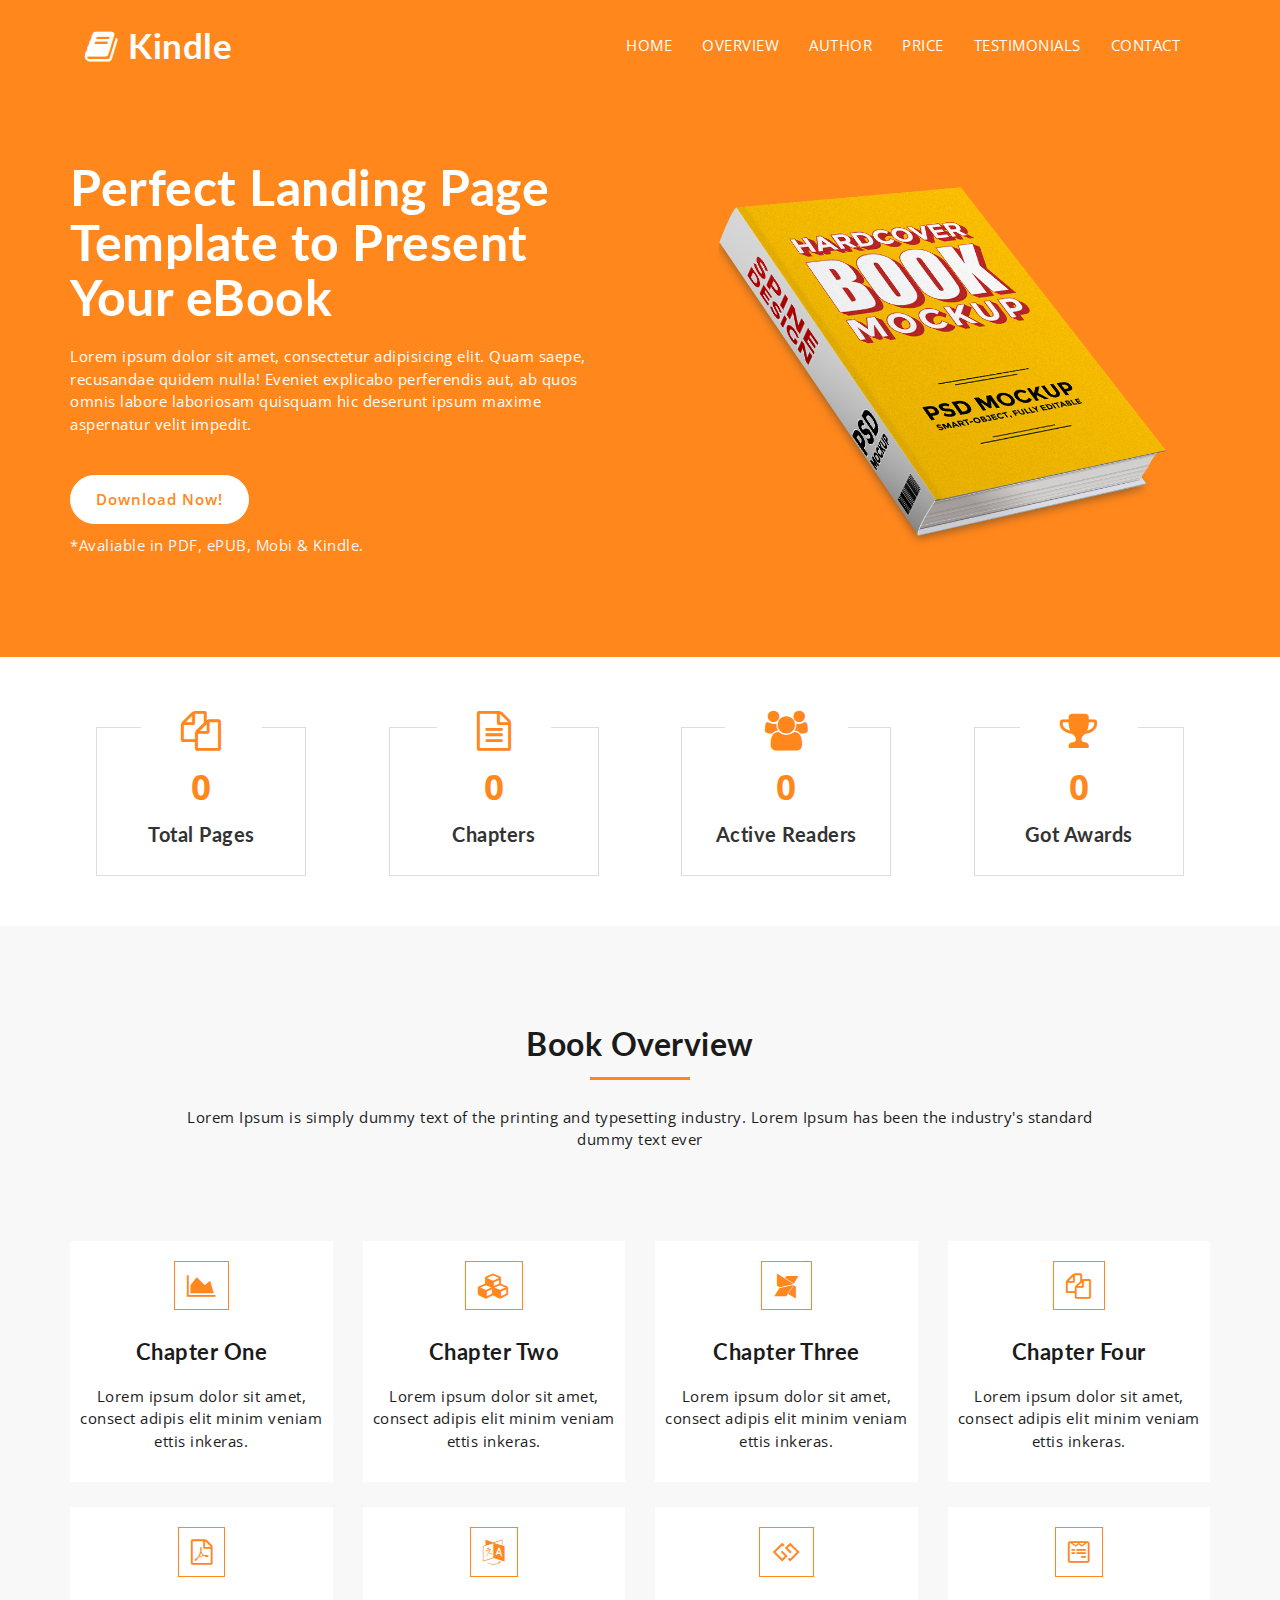
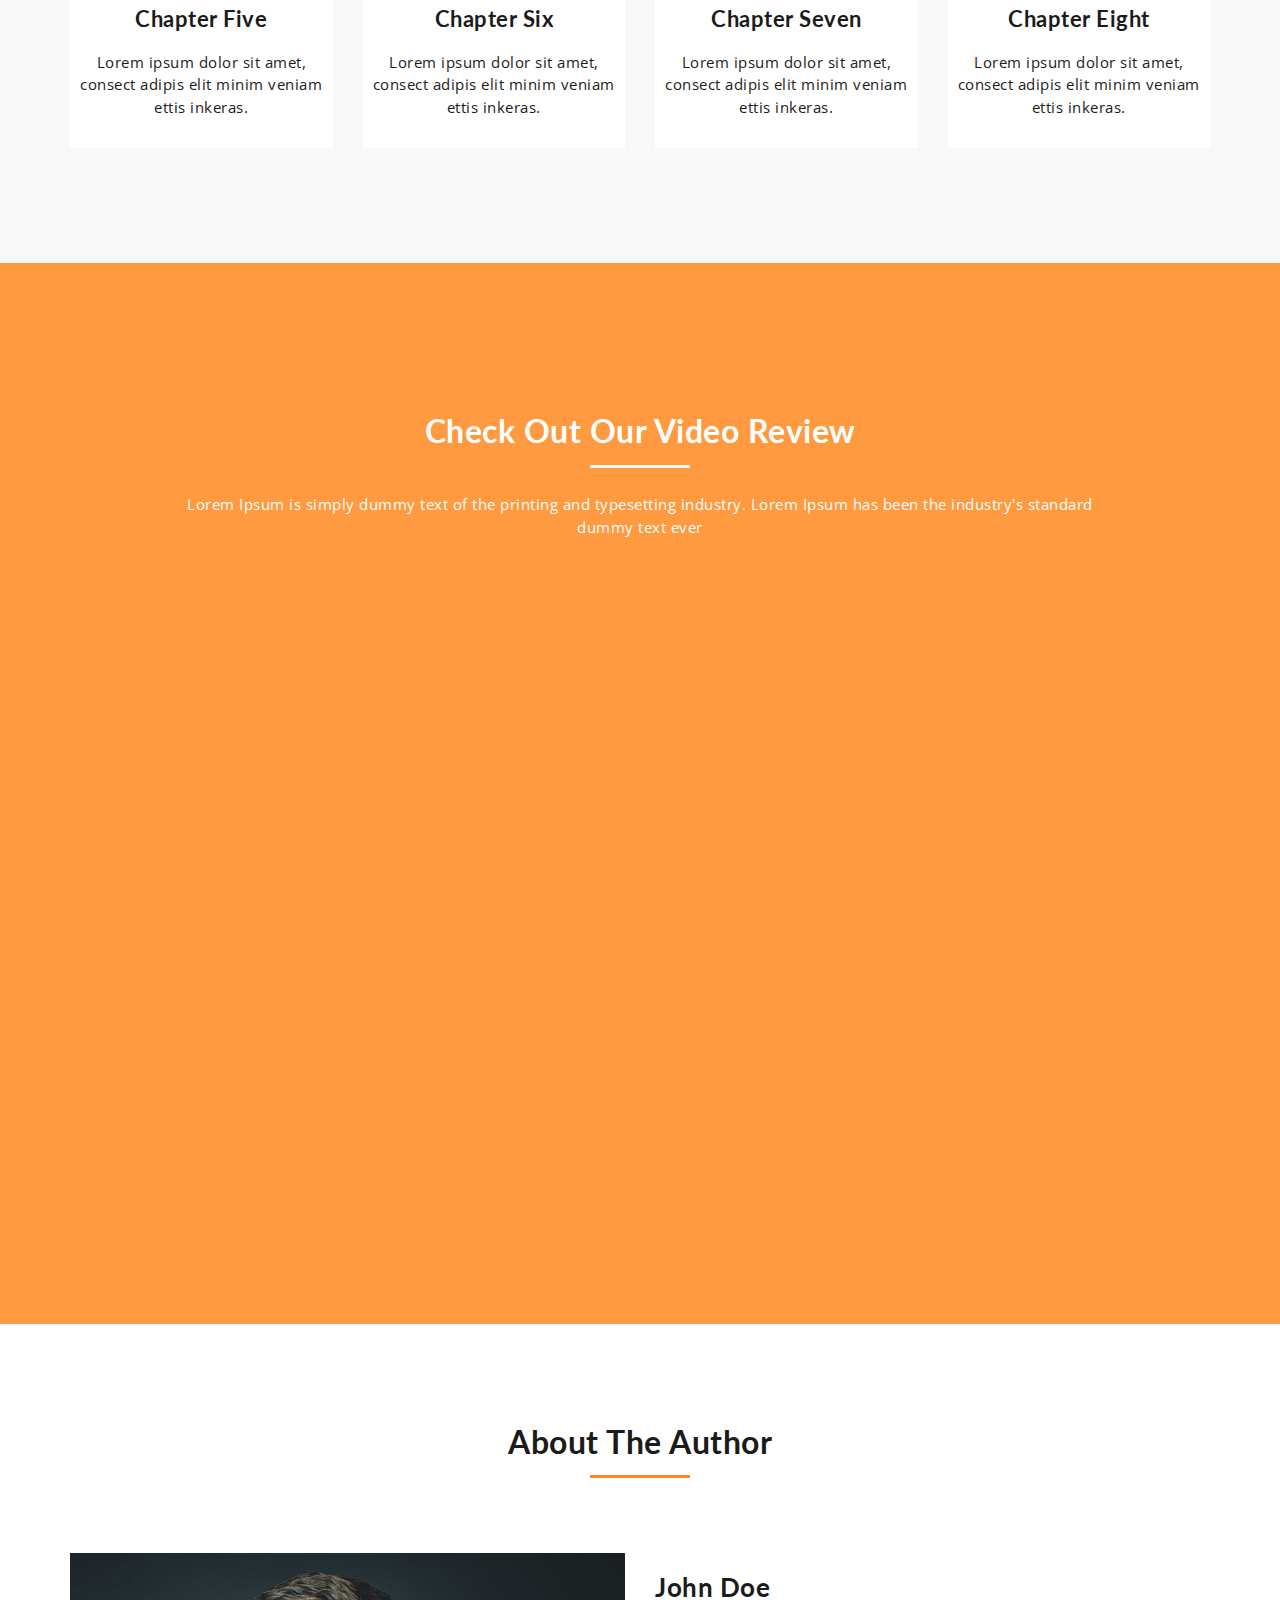
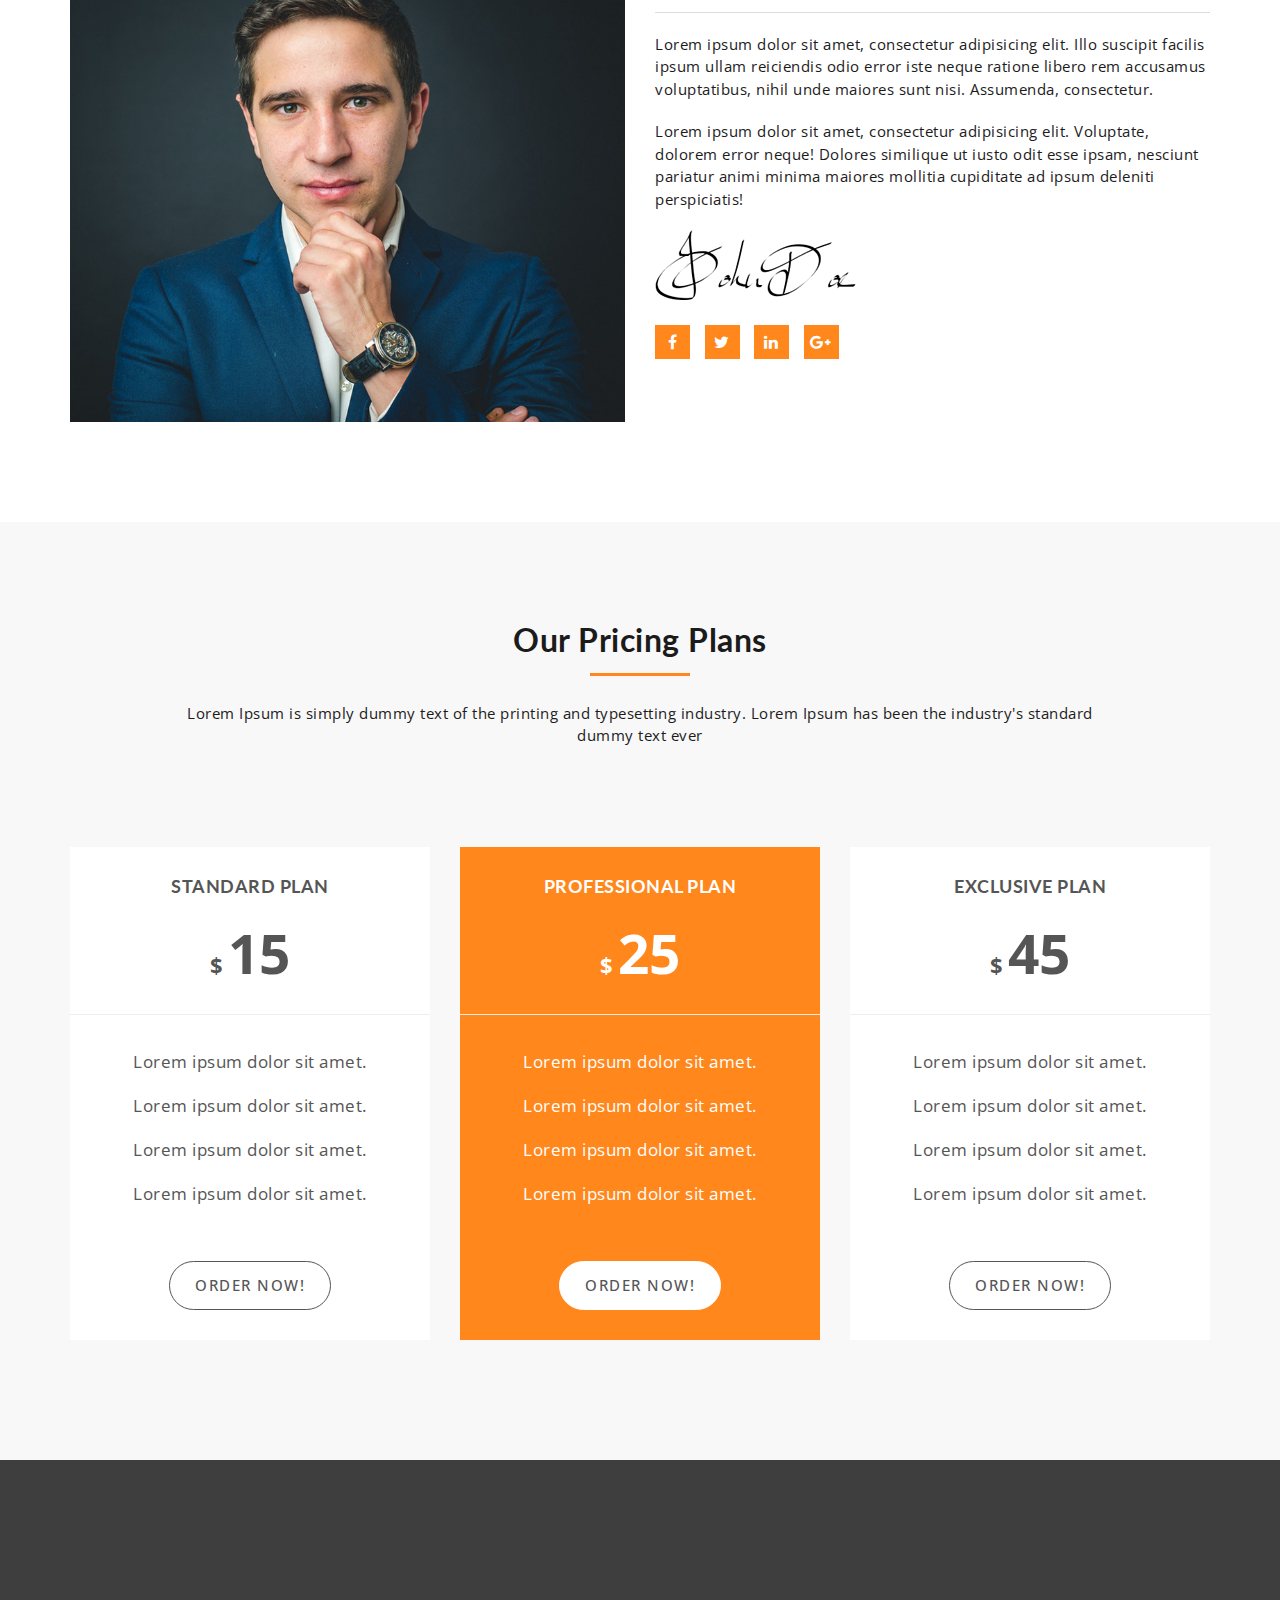
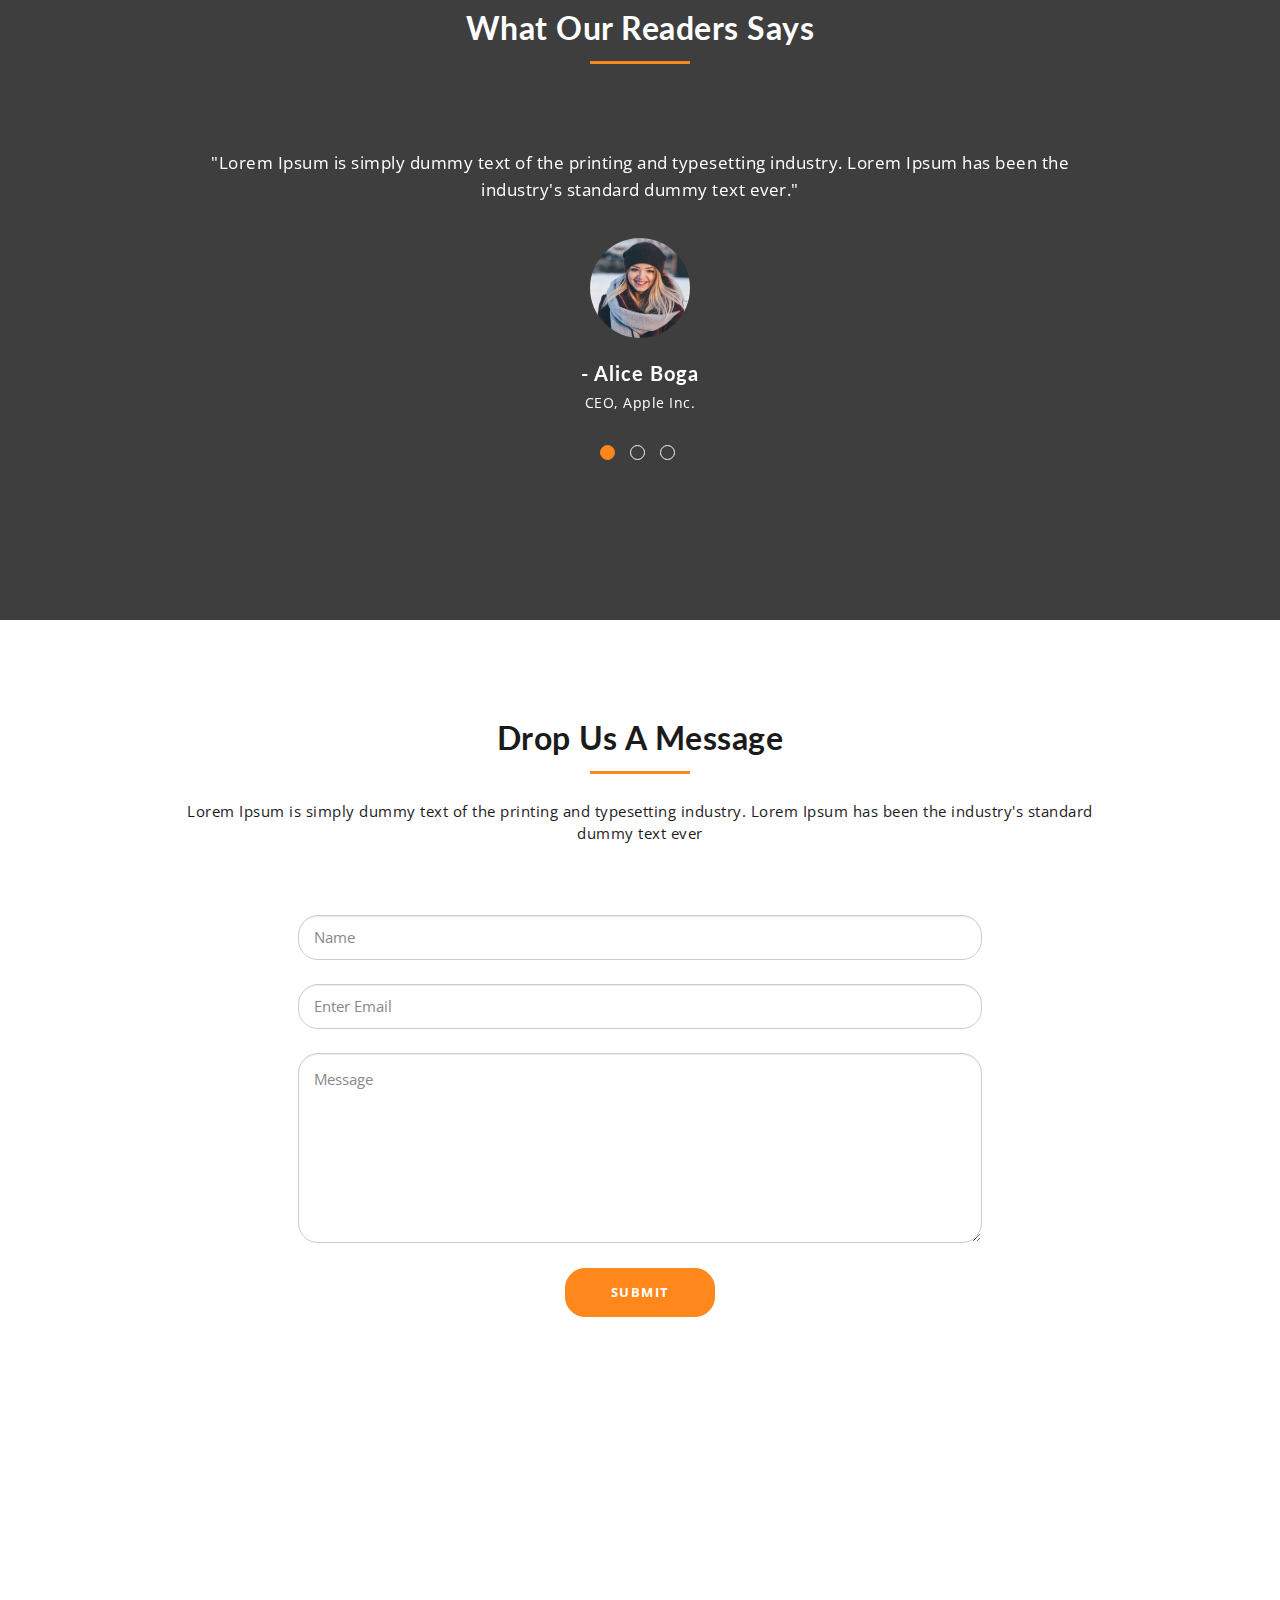
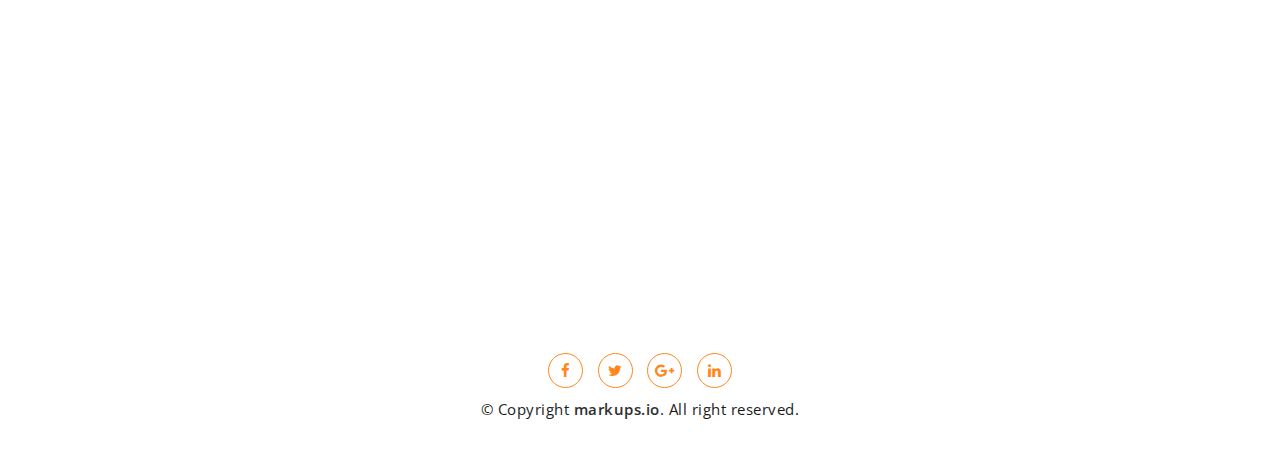
==== index.html @ 066a98ef "First Commit" ====
<!DOCTYPE html>
<html lang="en">
  <head>
    <meta charset="utf-8">
    <meta http-equiv="X-UA-Compatible" content="IE=edge">
    <meta name="viewport" content="width=device-width, initial-scale=1">
    <!-- The above 3 meta tags *must* come first in the head; any other head content must come *after* these tags -->
    <title>Kindle : Home</title>
    <!-- Favicon -->
    <link rel="shortcut icon" type="image/icon" href="assets/images/favicon.ico"/>
    <!-- Font Awesome -->
    <link href="https://maxcdn.bootstrapcdn.com/font-awesome/4.6.3/css/font-awesome.min.css" rel="stylesheet">
    <!-- Bootstrap -->
    <link href="assets/css/bootstrap.min.css" rel="stylesheet">
    <!-- Slick slider -->
    <link href="assets/css/slick.css" rel="stylesheet">
    <!-- Theme color -->
    <link id="switcher" href="assets/css/theme-color/default-theme.css" rel="stylesheet">

    <!-- Main Style -->
    <link href="style.css" rel="stylesheet">

    <!-- Fonts -->

    <!-- Open Sans for body font -->
	<link href="https://fonts.googleapis.com/css?family=Open+Sans:300,400,400i,600,700,800" rel="stylesheet">
    <!-- Lato for Title -->
  	<link href="https://fonts.googleapis.com/css?family=Lato" rel="stylesheet"> 
 
 
	
    <!-- HTML5 shim and Respond.js for IE8 support of HTML5 elements and media queries -->
    <!-- WARNING: Respond.js doesn't work if you view the page via file:// -->
    <!--[if lt IE 9]>
      <script src="https://oss.maxcdn.com/html5shiv/3.7.2/html5shiv.min.js"></script>
      <script src="https://oss.maxcdn.com/respond/1.4.2/respond.min.js"></script>
    <![endif]-->
  </head>

  <body>

   	
  	<!-- Start Header -->
	<header id="mu-header" class="" role="banner">
		<div class="container">
			<nav class="navbar navbar-default mu-navbar">
			  	<div class="container-fluid">
				    <!-- Brand and toggle get grouped for better mobile display -->
				    <div class="navbar-header">
				      <button type="button" class="navbar-toggle collapsed" data-toggle="collapse" data-target="#bs-example-navbar-collapse-1" aria-expanded="false">
				        <span class="sr-only">Toggle navigation</span>
				        <span class="icon-bar"></span>
				        <span class="icon-bar"></span>
				        <span class="icon-bar"></span>
				      </button>

				      <!-- Text Logo -->
				      <a class="navbar-brand" href="index.html"><i class="fa fa-book" aria-hidden="true"></i> Kindle</a>

				      <!-- Image Logo -->
				      <!-- <a class="navbar-brand" href="index.html"><img src="assets/images/logo.png"></a> -->


				    </div>

				    <!-- Collect the nav links, forms, and other content for toggling -->
				    <div class="collapse navbar-collapse" id="bs-example-navbar-collapse-1">
				      	<ul class="nav navbar-nav mu-menu navbar-right">
					        <li><a href="#">HOME</a></li>
					        <li><a href="#mu-book-overview">OVERVIEW</a></li>
					        <li><a href="#mu-author">AUTHOR</a></li>
				            <li><a href="#mu-pricing">PRICE</a></li>
				            <li><a href="#mu-testimonials">TESTIMONIALS</a></li>
				            <li><a href="#mu-contact">CONTACT</a></li>
				      	</ul>
				    </div><!-- /.navbar-collapse -->
			  	</div><!-- /.container-fluid -->
			</nav>
		</div>
	</header>
	<!-- End Header -->

	<!-- Start Featured Slider -->

	<section id="mu-hero">
		<div class="container">
			<div class="row">

				<div class="col-md-6 col-sm-6 col-sm-push-6">
					<div class="mu-hero-right">
						<img src="assets/images/ebook.png" alt="Ebook img">
					</div>
				</div>

				<div class="col-md-6 col-sm-6 col-sm-pull-6">
					<div class="mu-hero-left">
						<h1>Perfect Landing Page Template to Present Your eBook</h1>
						<p>Lorem ipsum dolor sit amet, consectetur adipisicing elit. Quam saepe, recusandae quidem nulla! Eveniet explicabo perferendis aut, ab quos omnis labore laboriosam quisquam hic deserunt ipsum maxime aspernatur velit impedit.</p>
						<a href="#" class="mu-primary-btn">Download Now!</a>
						<span>*Avaliable in PDF, ePUB, Mobi & Kindle.</span>
					</div>
				</div>	

			</div>
		</div>
	</section>
	
	<!-- Start Featured Slider -->
	
	<!-- Start main content -->
		
	<main role="main">

		<!-- Start Counter -->
		<section id="mu-counter">
			<div class="container">
				<div class="row">
					<div class="col-md-12">
						<div class="mu-counter-area">

							<div class="mu-counter-block">
								<div class="row">

									<!-- Start Single Counter -->
									<div class="col-md-3 col-sm-6">
										<div class="mu-single-counter">
											<i class="fa fa-files-o" aria-hidden="true"></i>
											<div class="counter-value" data-count="650">0</div>
											<h5 class="mu-counter-name">Total Pages</h5>
										</div>
									</div>
									<!-- / Single Counter -->

									<!-- Start Single Counter -->
									<div class="col-md-3 col-sm-6">
										<div class="mu-single-counter">
											<i class="fa fa-file-text-o" aria-hidden="true"></i>
											<div class="counter-value" data-count="422">0</div>
											<h5 class="mu-counter-name">Chapters</h5>
										</div>
									</div>
									<!-- / Single Counter -->

									<!-- Start Single Counter -->
									<div class="col-md-3 col-sm-6">
										<div class="mu-single-counter">
											<i class="fa fa-users" aria-hidden="true"></i>
											<div class="counter-value" data-count="1055">0</div>
											<h5 class="mu-counter-name">Active Readers</h5>
										</div>
									</div>
									<!-- / Single Counter -->

									<!-- Start Single Counter -->
									<div class="col-md-3 col-sm-6">
										<div class="mu-single-counter">
											<i class="fa fa-trophy" aria-hidden="true"></i>
											<div class="counter-value" data-count="03">0</div>
											<h5 class="mu-counter-name">Got Awards</h5>
										</div>
									</div>
									<!-- / Single Counter -->

								</div>
							</div>


						</div>
					</div>
				</div>
			</div>
		</section>
		<!-- End Counter -->

		<!-- Start Book Overview -->
		<section id="mu-book-overview">
			<div class="container">
				<div class="row">
					<div class="col-md-12">
						<div class="mu-book-overview-area">

							<div class="mu-heading-area">
								<h2 class="mu-heading-title">Book Overview</h2>
								<span class="mu-header-dot"></span>
								<p>Lorem Ipsum is simply dummy text of the printing and typesetting industry. Lorem Ipsum has been the industry's standard dummy text ever</p>
							</div>

							<!-- Start Book Overview Content -->
							<div class="mu-book-overview-content">
								<div class="row">

									<!-- Book Overview Single Content -->
									<div class="col-md-3 col-sm-6">
										<div class="mu-book-overview-single">
											<span class="mu-book-overview-icon-box">
												<i class="fa fa-area-chart" aria-hidden="true"></i>
											</span>
											<h4>Chapter One</h4>
											<p>Lorem ipsum dolor sit amet, consect adipis elit minim veniam ettis inkeras.</p>
										</div>
									</div>
									<!-- / Book Overview Single Content -->

									<!-- About Us Single Content -->
									<div class="col-md-3 col-sm-6">
										<div class="mu-book-overview-single">
											<span class="mu-book-overview-icon-box">
												<i class="fa fa-cubes" aria-hidden="true"></i>
											</span>
											<h4>Chapter Two</h4>
											<p>Lorem ipsum dolor sit amet, consect adipis elit minim veniam ettis inkeras.</p>
										</div>
									</div>
									<!-- / Book Overview Single Content -->

									<!-- About Us Single Content -->
									<div class="col-md-3 col-sm-6">
										<div class="mu-book-overview-single">
											<span class="mu-book-overview-icon-box">
												<i class="fa fa-modx" aria-hidden="true"></i>
											</span>
											<h4>Chapter Three</h4>
											<p>Lorem ipsum dolor sit amet, consect adipis elit minim veniam ettis inkeras.</p>
										</div>
									</div>
									<!-- / Book Overview Single Content -->

									<!-- About Us Single Content -->
									<div class="col-md-3 col-sm-6">
										<div class="mu-book-overview-single">
											<span class="mu-book-overview-icon-box">
												<i class="fa fa-files-o" aria-hidden="true"></i>
											</span>
											<h4>Chapter Four</h4>
											<p>Lorem ipsum dolor sit amet, consect adipis elit minim veniam ettis inkeras.</p>
										</div>
									</div>
									<!-- / Book Overview Single Content -->

									<!-- Book Overview Single Content -->
									<div class="col-md-3 col-sm-6">
										<div class="mu-book-overview-single">
											<span class="mu-book-overview-icon-box">
												<i class="fa fa-file-pdf-o" aria-hidden="true"></i>
											</span>
											<h4>Chapter Five</h4>
											<p>Lorem ipsum dolor sit amet, consect adipis elit minim veniam ettis inkeras.</p>
										</div>
									</div>
									<!-- / Book Overview Single Content -->

									<!-- About Us Single Content -->
									<div class="col-md-3 col-sm-6">
										<div class="mu-book-overview-single">
											<span class="mu-book-overview-icon-box">
												<i class="fa fa-language" aria-hidden="true"></i>
											</span>
											<h4>Chapter Six</h4>
											<p>Lorem ipsum dolor sit amet, consect adipis elit minim veniam ettis inkeras.</p>
										</div>
									</div>
									<!-- / Book Overview Single Content -->

									<!-- About Us Single Content -->
									<div class="col-md-3 col-sm-6">
										<div class="mu-book-overview-single">
											<span class="mu-book-overview-icon-box">
												<i class="fa fa-gg" aria-hidden="true"></i>
											</span>
											<h4>Chapter Seven</h4>
											<p>Lorem ipsum dolor sit amet, consect adipis elit minim veniam ettis inkeras.</p>
										</div>
									</div>
									<!-- / Book Overview Single Content -->

									<!-- About Us Single Content -->
									<div class="col-md-3 col-sm-6">
										<div class="mu-book-overview-single">
											<span class="mu-book-overview-icon-box">
												<i class="fa fa-wpforms" aria-hidden="true"></i>
											</span>
											<h4>Chapter Eight</h4>
											<p>Lorem ipsum dolor sit amet, consect adipis elit minim veniam ettis inkeras.</p>
										</div>
									</div>
									<!-- / Book Overview Single Content -->

								</div>
							</div>
							<!-- End Book Overview Content -->

						</div>
					</div>
				</div>
			</div>
		</section>
		<!-- End Book Overview -->

		

		<!-- Start Video Review -->
		<section id="mu-video-review">
			<div class="container">
				<div class="row">
					<div class="col-md-12">
						<div class="mu-video-review-area">

							<div class="mu-heading-area">
								<h2 class="mu-heading-title">Check Out Our Video Review</h2>
								<span class="mu-header-dot"></span>
								<p>Lorem Ipsum is simply dummy text of the printing and typesetting industry. Lorem Ipsum has been the industry's standard dummy text ever</p>
							</div>

							<!-- Start Video Review Content -->
							<div class="mu-video-review-content">
								<iframe class="mu-video-iframe" width="100%" height="480" src="https://www.youtube.com/embed/T4ySAlBt2Ug" frameborder="0" allowfullscreen></iframe>
							</div>
							<!-- End Video Review Content -->

						</div>
					</div>
				</div>
			</div>
		</section>
		<!-- End Video Review -->

		<!-- Start Author -->
		<section id="mu-author">
			<div class="container">
				<div class="row">
					<div class="col-md-12">
						<div class="mu-author-area">

							<div class="mu-heading-area">
								<h2 class="mu-heading-title">About The Author</h2>
								<span class="mu-header-dot"></span>
							</div>

							<!-- Start Author Content -->
							<div class="mu-author-content">
								<div class="row">
									<div class="col-md-6">
										<div class="mu-author-image">
											<img src="assets/images/author.jpg" alt="Author Image">
										</div>
									</div>
									<div class="col-md-6">
										<div class="mu-author-info">
											<h3>John Doe</h3>
											<p>Lorem ipsum dolor sit amet, consectetur adipisicing elit. Illo suscipit facilis ipsum ullam reiciendis odio error iste neque ratione libero rem accusamus voluptatibus, nihil unde maiores sunt nisi. Assumenda, consectetur.</p>

											<p>Lorem ipsum dolor sit amet, consectetur adipisicing elit. Voluptate, dolorem error neque! Dolores similique ut iusto odit esse ipsam, nesciunt pariatur animi minima maiores mollitia cupiditate ad ipsum deleniti perspiciatis!</p>
											<img class="mu-author-sign" src="assets/images/author-signature.png" alt="Author Signature">

											<div class="mu-author-social">
												<a href="#"><i class="fa fa-facebook"></i></a>
												<a href="#"><i class="fa fa-twitter"></i></a>
												<a href="#"><i class="fa fa-linkedin"></i></a>
												<a href="#"><i class="fa fa-google-plus"></i></a>
											</div>

										</div>
									</div>
								</div>
							</div>
							<!-- End Author Content -->

						</div>
					</div>
				</div>
			</div>
		</section>
		<!-- End Author -->

		<!-- Start Pricing -->
		<section id="mu-pricing">
			<div class="container">
				<div class="row">
					<div class="col-md-12">
						<div class="mu-pricing-area">

							<div class="mu-heading-area">
								<h2 class="mu-heading-title">Our Pricing Plans</h2>
								<span class="mu-header-dot"></span>
								<p>Lorem Ipsum is simply dummy text of the printing and typesetting industry. Lorem Ipsum has been the industry's standard dummy text ever</p>
							</div>

							<!-- Start Pricing Content -->
							<div class="mu-pricing-content">
								<div class="row">

									<!-- Pricing Single Content -->
									<div class="col-sm-6 col-md-4">
										<div class="mu-pricing-single">

											<div class="mu-pricing-single-head">
												<h4>STANDARD PLAN</h4>
												<p class="mu-price-tag">
													<span>$</span> 15
												</p>
											</div>

											<ul class="mu-price-feature">
												<li> Lorem ipsum dolor sit amet. </li>
												<li> Lorem ipsum dolor sit amet. </li>
												<li> Lorem ipsum dolor sit amet. </li>
												<li> Lorem ipsum dolor sit amet. </li>
											</ul>

											<div class="mu-pricing-single-footer">
												<a href="#" class="mu-order-btn">Order Now!</a>
											</div>

										</div>
									</div>
									<!-- / Pricing Single Content -->

									<!-- Pricing Single Content -->
									<div class="col-sm-6 col-md-4">
										<div class="mu-pricing-single mu-popular-price-tag">


											<div class="mu-pricing-single-head">
												<h4>PROFESSIONAL PLAN</h4>
												<p class="mu-price-tag">
													<span>$</span> 25
												</p>
											</div>

											<ul class="mu-price-feature">
												<li> Lorem ipsum dolor sit amet. </li>
												<li> Lorem ipsum dolor sit amet. </li>
												<li> Lorem ipsum dolor sit amet. </li>
												<li> Lorem ipsum dolor sit amet. </li>
											</ul>

											<div class="mu-pricing-single-footer">
												<a href="#" class="mu-order-btn">Order Now!</a>
											</div>
											

										</div>
									</div>
									<!-- / Pricing Single Content -->

									<!-- Pricing Single Content -->
									<div class="col-sm-6 col-md-4">
										<div class="mu-pricing-single">


											<div class="mu-pricing-single-head">
												<h4>EXCLUSIVE PLAN</h4>
												<p class="mu-price-tag">
													<span>$</span> 45
												</p>
											</div>

											<ul class="mu-price-feature">
												<li> Lorem ipsum dolor sit amet. </li>
												<li> Lorem ipsum dolor sit amet. </li>
												<li> Lorem ipsum dolor sit amet. </li>
												<li> Lorem ipsum dolor sit amet. </li>
											</ul>

											<div class="mu-pricing-single-footer">
												<a href="#" class="mu-order-btn">Order Now!</a>
											</div>
											
											
										</div>
									</div>
									<!-- / Pricing Single Content -->


								</div>
							</div>
							<!-- End Pricing Content -->

						</div>
					</div>
				</div>
			</div>
		</section>
		<!-- End Pricing -->

		<!-- Start Testimonials -->
		<section id="mu-testimonials">
			<div class="container">
				<div class="row">
					<div class="col-md-12">
						<div class="mu-testimonials-area">
							<div class="mu-heading-area">
								<h2 class="mu-heading-title">What Our Readers Says</h2>
								<span class="mu-header-dot"></span>
							</div>

							<div class="mu-testimonials-block">
								<ul class="mu-testimonial-slide">

									<li>
										<p>"Lorem Ipsum is simply dummy text of the printing and typesetting industry. Lorem Ipsum has been the industry's standard dummy text ever."</p>
										<img class="mu-rt-img" src="assets/images/reader-1.jpg" alt="img">
										<h5 class="mu-rt-name"> - Alice Boga</h5>
										<span class="mu-rt-title">CEO, Apple Inc.</span>
									</li>

									<li>
										<p>"Lorem Ipsum is simply dummy text of the printing and typesetting industry. Lorem Ipsum has been the industry's standard dummy text ever."</p>
										<img class="mu-rt-img" src="assets/images/reader-2.jpg" alt="img">
										<h5 class="mu-rt-name"> - Jhon Doe</h5>
										<span class="mu-rt-title">Director, Google Inc.</span>
									</li>

									<li>
										<p>"Lorem Ipsum is simply dummy text of the printing and typesetting industry. Lorem Ipsum has been the industry's standard dummy text ever."</p>
										<img class="mu-rt-img" src="assets/images/reader-3.jpg" alt="img">
										<h5 class="mu-rt-name"> - Jessica Doe</h5>
										<span class="mu-rt-title">Web Developer</span>
									</li>

								</ul>
							</div>


						</div>
					</div>
				</div>
			</div>
		</section>
		<!-- End Testimonials -->

	
		<!-- Start Contact -->
		<section id="mu-contact">
			<div class="container">
				<div class="row">
					<div class="col-md-12">
						<div class="mu-contact-area">

							<div class="mu-heading-area">
								<h2 class="mu-heading-title">Drop Us A Message</h2>
								<span class="mu-header-dot"></span>
								<p>Lorem Ipsum is simply dummy text of the printing and typesetting industry. Lorem Ipsum has been the industry's standard dummy text ever</p>
							</div>

							<!-- Start Contact Content -->
							<div class="mu-contact-content">

								<div id="form-messages"></div>
								<form id="ajax-contact" method="post" action="mailer.php" class="mu-contact-form">
									<div class="form-group">                
										<input type="text" class="form-control" placeholder="Name" id="name" name="name" required>
									</div>
									<div class="form-group">                
										<input type="email" class="form-control" placeholder="Enter Email" id="email" name="email" required>
									</div>              
									<div class="form-group">
										<textarea class="form-control" placeholder="Message" id="message" name="message" required></textarea>
									</div>
									<button type="submit" class="mu-send-msg-btn"><span>SUBMIT</span></button>
						        </form>

							</div>
							<!-- End Contact Content -->

						</div>
					</div>
				</div>
			</div>
		</section>
		<!-- End Contact -->

		<!-- Start Google Map -->
		<section id="mu-google-map">
			<iframe src="https://www.google.com/maps/embed?pb=!1m18!1m12!1m3!1d589888.4396405783!2d-82.41588603632052!3d32.866951223053896!2m3!1f0!2f0!3f0!3m2!1i1024!2i768!4f13.1!3m3!1m2!1s0x88f9f727a4ed30eb%3A0xf2139b0c5c7ae1ec!2sDooley+Branch+Rd%2C+Millen%2C+GA+30442%2C+USA!5e0!3m2!1sen!2sbd!4v1497376364225" width="100%" height="500" frameborder="0" style="border:0" allowfullscreen></iframe>
		</section>
		<!-- End Google Map -->

	</main>
	
	<!-- End main content -->	
			
			
	<!-- Start footer -->
	<footer id="mu-footer" role="contentinfo">
		<div class="container">
			<div class="mu-footer-area">
				<div class="mu-social-media">
					<a href="#"><i class="fa fa-facebook"></i></a>
					<a href="#"><i class="fa fa-twitter"></i></a>
					<a href="#"><i class="fa fa-google-plus"></i></a>
					<a href="#"><i class="fa fa-linkedin"></i></a>
				</div>
				<p class="mu-copyright">&copy; Copyright <a rel="nofollow" href="http://markups.io">markups.io</a>. All right reserved.</p>
			</div>
		</div>

	</footer>
	<!-- End footer -->

	
	
    <!-- jQuery library -->
    <script src="https://ajax.googleapis.com/ajax/libs/jquery/1.11.3/jquery.min.js"></script>
    <!-- Include all compiled plugins (below), or include individual files as needed -->
    <!-- Bootstrap -->
    <script src="assets/js/bootstrap.min.js"></script>
	<!-- Slick slider -->
    <script type="text/javascript" src="assets/js/slick.min.js"></script>
    <!-- Counter js -->
    <script type="text/javascript" src="assets/js/counter.js"></script>
    <!-- Ajax contact form  -->
    <script type="text/javascript" src="assets/js/app.js"></script>
   
 
	
    <!-- Custom js -->
	<script type="text/javascript" src="assets/js/custom.js"></script>
	
    
  </body>
</html>
---- assets/css/theme-color/default-theme.css ----
/*=======================================
Template Design By MarkUps	
Author URI : http://www.markups.io/
========================================*/


.mu-service-icon-box,
.mu-team-social-info a:hover,
.mu-team-social-info a:focus,
.mu-testimonial-slide .slick-dots li button::before,
.mu-testimonial-slide .slick-dots li.slick-active button::before,
.mu-footer-area a:hover,
.mu-footer-area a:focus,
.mu-hero-left .mu-primary-btn,
.mu-hero-left .mu-primary-btn:hover,
.mu-hero-left .mu-primary-btn:focus,
.mu-single-counter i,
.counter-value {
	color: #ff871c;
}

.mu-send-msg-btn:hover,
.mu-send-msg-btn:focus,
.mu-book-overview-icon-box,
.mu-social-media a, 
.mu-social-media a:hover,
.mu-social-media a:focus,
.mu-order-btn:hover,
.mu-order-btn:focus {
	border: 1px solid #ff871c;
	color: #ff871c;
}

.mu-send-msg-btn {
	border: 1px solid #ff871c;
	background-color: #ff871c;
}


#mu-hero,
.mu-testimonial-slide .slick-dots li button:hover,
.mu-testimonial-slide .slick-dots li button:focus,
.mu-testimonial-slide .slick-dots li.slick-active button,
.mu-header-dot,
.mu-author-social a,
.mu-pricing-content .mu-popular-price-tag,
#mu-video-review:before  {
	background-color: #ff871c;
}

.mu-contact-form .form-control:focus,
.mu-testimonial-slide .slick-dots li button:hover,
.mu-testimonial-slide .slick-dots li button:focus,
.mu-testimonial-slide .slick-dots li.slick-active button{
	border: 1px solid #ff871c;    
}
---- style.css ----
/*
Template Name: Kindle	
Author: MarkUps
Author URI: http://www.markups.io/
Version: 1.0
*/


/* Table of Content
==================================================
#BASIC TYPOGRAPHY
#HEADER	
#MENU 
#HERO SECTION
#COUNTER
#BOOK OVERVIEW
#VIDEO REVIEW
#AUTHOR
#PRICING
#READERS TESTIMONIALS
#CONTACT US
#FOOTER
#RESPONSIVE STYLE
*/


/*--------------------*/
/* BASIC TYPOGRAPHY */
/*--------------------*/

body,
html {
	overflow-x:hidden;
}

body {
	font-family: 'Open Sans', sans-serif;
	font-size: 15px;
	letter-spacing: 0.5px;
	line-height: 1.5;
	color: #1c1b1b;
}

ul {
	padding: 0;
	margin: 0;
}

ul li {
	list-style: disc;
	font-size: 17px;
	line-height: 1.59;
}

a { 
	text-decoration: none;
	color: #2f2f2f;  
}

a:hover,
a:focus {
	outline: none;
	text-decoration: none;
}

h1,
h2,
h3,
h4,
h5,
h6 {
	font-family: 'Lato', sans-serif;
	font-weight: 700;
	margin-top: 0;
}


h1 {
	font-size: 38px;
}

h2 {  
	font-size: 32px; 
	line-height: 1.13; 
}

h3 {  
	font-size: 26px;  
}

h4 {  
	font-size: 22px;  
}

h5 {  
	font-size: 20px;  
}

h6 {  
	font-size: 18px;  
}

img {
	border: none;
	max-width: 100%;
}

strong {
	font-weight: 500;
}

code {
	background-color: #ee6e73;
	border-radius: 2px;
	color: #fff;
	padding: 2px 4px;
}

pre {
	background-color: #f8f8f8;
	border: 1px solid #eee;
	border-radius: 4px;
	padding: 10px;
}

pre code {
	background-color: transparent;
	color: #333;
}

del{
	text-decoration-color: #ee6e73;
}

kbd {
	background-color: #ddd;
	padding: 4px 6px;
	border-radius: 2px;
	color: ;
}

address {
	line-height: 1.5;
	padding-left: 10px;
}

dl dt {
	font-weight: 700;
}

dl dd {
	margin-left: 0;
}

blockquote {
	background-color: #f8f8f8;
	border-radius: 0 4px 4px 0;
	padding: 5px 15px;
	
}

blockquote p {
	margin-top: 10px;
}

button {
	padding: 5px 15px;
	border: none;
}

button:focus {
	outline: none;
	border: none;
}

/*Wordpress default class*/

.alignleft {
	float:left;
	margin-right:8px;
}

.aligncenter {
	display:block;
	margin:10px auto;
}

.alignright {
	float:right;
	margin-left:8px;
}		

.alignnone {
	max-width: 100%;
}

.wp-caption-text {
	font-size: 12px;
	font-style: italic;
	text-align: center;
}

/* ========= BUTTON =========*/

.mu-primary-btn {
	background-color: transparent;
	border-radius: 100px;
	border: solid 1px #ffffff;
	color: #fff;
	display: inline-block;
	font-size: 15px;
	font-weight: 400;
	letter-spacing: 1px;
	padding: 12px 25px;
	-webkit-transition: all 0.5s;
	transition: all 0.5s;
}

.mu-primary-btn:hover,
.mu-primary-btn:focus {
	background-color: #fff;
	color: #000;
}

.mu-send-msg-btn {
	border-radius: 20px;
	font-size: 13px;
	font-weight: 700;
	letter-spacing: 1.5px;
	text-align: center;
	padding: 14px 24px;
	margin-top: 10px;
	-webkit-transition: all 0.5s;
	transition: all 0.5s;
	width: 150px;
	color: #fff;
}

.mu-send-msg-btn:hover,
.mu-send-msg-btn:focus {
	background-color: #fff;
}



/*--------------------*/
/* HEADER */
/*--------------------*/

#mu-header {
	display: inline;
	float: left;
	width: 100%;
	position: absolute;
	left: 0;
	right: 0;
	top: 0;
	padding: 25px 0;
	z-index: 999;
	transition: all 0.5s;
}

.navbar-default .navbar-brand {
	color: #fff;
	font-size: 35px;
	font-family: 'Lato', sans-serif;
	font-weight: 700;
	margin-top: -11px;
}

.navbar-default .navbar-brand:hover,
.navbar-default .navbar-brand:focus {
	color: #fff;
}

.navbar-brand img{
	margin-top: -12px;
}

#mu-header.mu-fixed-nav{
	background-color: rgba(0,0,0,0.8);
	width: 100%;
	position: fixed;
	padding: 15px 0;
}

/*--------------------*/
/* MENU */
/*--------------------*/

.navbar-default {
	min-height: auto;
}

.mu-navbar {
	background-color: transparent;
	border: none;
	border-radius: 0;
	margin-bottom: 0;
}

.navbar-default .mu-menu li a {
	border-bottom: 2px solid transparent;
	color: #fff;
	font-size: 15px;
	font-weight: 400;
	padding: 0 0 5px;
	margin: 10px 15px 5px;
	transition: all 0.5s;
	position: relative;
}

.navbar-default .mu-menu li a:hover,
.navbar-default .mu-menu li a:focus {
	color: #fff;
}

.navbar-default .navbar-nav > .active > a, 
.navbar-default .navbar-nav > .active > a:focus, 
.navbar-default .navbar-nav > .active > a:hover{
	background-color: transparent;
	color: #fff;
}

.navbar-default .mu-menu li a:after {
    display: block;
    position: absolute;
    bottom: -5px;
    content: '';
    width: 0;
    height: 2px;
    background: #fff;
    -webkit-transition: all .5s;
    transition: all .5s;
}

.navbar-default .mu-menu li.active a:after,
.navbar-default .mu-menu li a:hover:after, 
.navbar-default .mu-menu li a:focus:after {
    width: 100%;
}


/*--------------------*/
/* HERO SECTION */
/*--------------------*/

#mu-hero {
	display: inline;
	float: left;
	padding: 160px 0 90px;
	width: 100%;
}

.mu-hero-left{
	display: inline;
	float: left;
	width: 100%;
}

.mu-hero-right {
	display: inline;
	float: left;
	width: 100%;
}

.mu-hero-left h1 {
	color: #fff;
	font-size: 50px;
	margin-bottom: 20px;
}

.mu-hero-left p {
	color: #fff;
	margin-bottom: 20px;
}

.mu-hero-left .mu-primary-btn {
	margin-top: 20px;
	background-color: #fff;
	font-weight: 600;
}

.mu-hero-left span {
	display: block;
	margin-top: 10px;
	color: #f8f8f8;
}


/*--------------------*/
/* COUNTER */
/*--------------------*/

#mu-counter {
	background-color: #fff;
	background-position: center center;
	background-size: cover;
	background-attachment: fixed;
	display: inline;
	float: left;
	position: relative;
	width: 100%;
}

.mu-counter-area {
	display: inline;
	float: left;
	padding: 70px 0 50px;
	width: 100%;
}

.mu-counter-area h2 {
	color: #fff;
	text-align: center;
}

.mu-counter-block {
	display: inline;
	float: left;
	width: 100%;
}

.mu-single-counter {
	display: inline;
	float: left;
	text-align: center;
	width: 80%;
	border: 1px solid #ddd;
	padding-bottom: 20px;
	margin: 0 10%;
}

.mu-single-counter i {
	font-size: 40px;
	padding: 15px 40px;
	margin-bottom: 0px;
	display: inline-block;
	padding-bottom: 0;
	margin-top: -60px;
	background: #fff;
}

.counter-value {
	font-size: 35px;
	font-weight: 700;
	margin-top: 10px;
	margin-bottom: 10px;
}

.mu-counter-name {
	color: #333;
}


/*--------------------*/
/* BOOK OVERVIEW */
/*--------------------*/


#mu-book-overview {
	background-color: #f8f8f8;
	display: inline;
	float: left;
	width: 100%;
}

.mu-book-overview-area {
	display: inline;
	float: left;
	padding: 100px 0;
	width: 100%;
}

.mu-heading-area {
	display: inline;
	float: left;
	text-align: center;
	padding: 0 10%;
	width: 100%;
}

.mu-heading-title {
	color: #1c1b1b;
	margin-bottom: 15px;
	position: relative;
}

.mu-header-dot {
	border-radius: 0;
	height: 3px;
	width: 100px;
	display: inline-block;
	margin-bottom: 20px;
}

.mu-book-overview-content{
	display: inline;
	float: left;
	margin-top: 70px;
	width: 100%;
}

.mu-book-overview-single {
	display: inline;
	float: left;
	text-align: center;
	width: 100%;
	background: #fff;
	padding: 20px 10px;
	margin: 10px 0 15px;
}

.mu-book-overview-icon-box {
	font-size: 25px;
	padding: 5px 12px;
	margin-bottom: 30px;
	display: inline-block;
}

.mu-book-overview-single h4{
	margin-bottom: 20px;
}


/*--------------------*/
/* VIDEO REVIEW */
/*--------------------*/


#mu-video-review {
	background-image: url(assets/images/video-review-bg.jpeg);
	background-attachment: fixed;
	background-size: cover;
	display: inline;
	position: relative;
	float: left;
	width: 100%;
}

#mu-video-review:before {
	content: '';
	position: absolute;
	left: 0;
	top: 0;
	right: 0;
	bottom: 0;
	opacity: 0.84;
}

.mu-video-review-area {
	display: inline;
	float: left;
	padding: 150px 0;
	width: 100%;
}

.mu-video-review-area .mu-heading-title, 
.mu-video-review-area .mu-heading-area p{
	color: #fff;
}

.mu-video-review-area .mu-header-dot {
	background-color: #f8f8f8;
}

.mu-video-review-content {
	display: inline;
	float: left;
	margin-top: 70px;
	width: 100%;
	padding: 0 10%;
}

.mu-video-iframe {
	height: 550px;
}

/*--------------------*/
/* AUTHOR */
/*--------------------*/


#mu-author {
	background-color: #fff;
	display: inline;
	float: left;
	width: 100%;
}

.mu-author-area {
	display: inline;
	float: left;
	padding: 100px 0;
	width: 100%;
}

.mu-author-content{
	display: inline;
	float: left;
	margin-top: 50px;
	width: 100%;
}

.mu-author-image {
	display: inline;
	float: left;
	width: 100%;
}

.mu-author-info {
	display: inline;
	float: left;
	margin-top: 20px;
	width: 100%;
}

.mu-author-info h3 {
	border-bottom: 1px solid #ddd;
	padding-bottom: 10px;
	margin-bottom: 20px;
}

.mu-author-info p {
	margin-bottom: 20px;
}

.mu-author-social {
	display: inline;
	float: left;
	margin-top: 25px;
	width: 100%;
}

.mu-author-social a {
	display: inline-block;
	font-size: 16px;
	padding: 5px;
	margin-right: 10px;
	color: #fff;
	width: 35px;
	text-align: center;
}




/*--------------------*/
/* PRICING */
/*--------------------*/


#mu-pricing {
	background-color: #f8f8f8;
	display: inline;
	float: left;
	width: 100%;
}

.mu-pricing-area {
	display: inline;
	float: left;
	padding: 100px 0;
	width: 100%;
}

.mu-pricing-content{
	display: inline;
	float: left;
	margin-top: 70px;
	width: 100%;
}

.mu-pricing-single {
	background-color: #fff;
	color: #555;
	display: inline;
	float: left;
	text-align: center;
	margin-top: 20px;
	margin-bottom: 20px;
	width: 100%;
	padding: 30px 0;
}

.mu-pricing-single-head {
	border-bottom: 1px solid #eee;
	display: inline-block;
	float: left;
	margin-bottom: 10px;
	width: 100%;
}

.mu-pricing-single-head h4 {
	font-size: 18px;
	margin-bottom: 0;
}

.mu-pricing-single-head .mu-price-tag {
	font-size: 55px;
	font-weight: 700;
	margin-bottom: 0;
	padding: 15px 0 20px;
}

.mu-pricing-single-head .mu-price-tag span {
	font-size: 22px;
	margin-right: -10px;
}

.mu-price-feature {
	padding: 20px 0;
	display: inline-block;
	margin-bottom: 20px;
}

.mu-price-feature li {
	list-style: none;
	line-height: 2;
	margin-bottom: 10px;
}

.mu-pricing-single-footer {
	display: inline-block;
	float: left;
	width: 100%;
}

.mu-order-btn {
	background-color: transparent;
	border-radius: 100px;
	border: 1px solid #555;
	color: #555;
	display: inline-block;
	font-size: 15px;
	font-weight: 400;
	letter-spacing: 1.5px;
	padding: 12px 25px;
	font-weight: 500;
	-webkit-transition: all 0.5s;
	transition: all 0.5s;
	text-transform: uppercase;
}

.mu-popular-price-tag {
	color: #fff;
}

.mu-popular-price-tag .mu-order-btn {
	background-color: #fff;
	border: 1px solid #fff;
}


/*--------------------*/
/* READERS TESTIMONIALS */
/*--------------------*/

#mu-testimonials {
	background-image: url("assets/images/testimonials-bg.jpeg");
	background-position: center center;
	background-size: cover;
	background-attachment: fixed;
	display: inline;
	float: left;
	position: relative;
	width: 100%;
}

#mu-testimonials::before {
	background: rgba(0,0,0,0.9);
	bottom: 0;
	content: '';
	left: 0;
	top: 0;
	right: 0;
	position: absolute;
	opacity: 0.84;
}

.mu-testimonials-area {
	display: inline;
	float: left;
	padding: 150px 0 175px;
	width: 100%;
}

.mu-testimonials-area h2 {
	color: #fff;
	text-align: center;
}

.mu-testimonials-block {
	display: inline;
	float: left;
	margin-top: 60px;
	width: 100%;
}

.mu-testimonial-slide li{
	list-style: none;
	text-align: center;
}

.mu-testimonial-slide li p {
	color: #fff;
	padding: 0 10%;
}

.mu-testimonial-slide .mu-rt-img {
	border-radius: 50%;
	width: 100px;
	height: 100px;
	margin-top: 25px;
	display: inline-block;
}

.mu-rt-name {
	margin-bottom: 5px;
	color: #fff;
	line-height: 1;
	margin-top: 25px;
	letter-spacing: 1px;
}

.mu-rt-title {
	color: #fff;
	font-size: 14px;
}

.mu-testimonial-slide .slick-dots {
    bottom: -50px;
}

.mu-testimonial-slide .slick-dots li button {
	height: 15px;
	padding: 0;
	width: 15px;
	border-radius: 50%;
	border: 1px solid #f8f8f8;
	-webkit-transition: all 0.5s;
	-o-transition: all 0.5s;
	transition: all 0.5s;
}

.mu-testimonial-slide .slick-dots li button:hover,
.mu-testimonial-slide .slick-dots li button:focus,
.mu-testimonial-slide .slick-dots li.slick-active button {
	opacity: 1;
}

.mu-testimonial-slide .slick-dots li button:before {
	display: none;
}

/*--------------------*/
/* CONTACT US */
/*--------------------*/

#mu-contact {
	background-color: #fff;
	display: inline;
	float: left;
	width: 100%;
}

.mu-contact-area {
	display: inline;
	float: left;
	padding: 100px 0;
	width: 100%;
}

.mu-contact-header {
	display: inline;
	float: left;
	text-align: center;
	width: 100%;
}

.mu-contact-content {
	display: inline;
	float: left;
	margin-top: 50px;
	width: 100%;
	padding: 0 20%;
}

.mu-contact-form {
	text-align: center;
}

.mu-contact-form .form-group input {
	background: transparent;
	color: #333;
	font-size: 15px;
	border: 1px solid #ccc;
	border-radius: 20px;
	padding: 6px 15px;
	height: 45px;
	margin-bottom: 24px;
}

.mu-contact-form .form-group textarea{
	color: #333;
	background: transparent;
	border: 1px solid #ccc;
	border-radius: 20px;
	font-size: 18px;
	padding: 15px;
	height: 190px;
}

.mu-contact-form .form-control:focus {
	background-color: #fff;
    outline: 0;
    box-shadow: none;    
} 

.mu-contact-form .form-control::-webkit-input-placeholder {
	color: #888;
	font-size: 15px;
}

.mu-contact-form .form-control:-moz-placeholder { /* Firefox 18- */
	color: #888;
	font-size: 15px; 
}

.mu-contact-form .form-control::-moz-placeholder {  /* Firefox 19+ */
	color: #888;
	font-size: 15px;
}

.mu-contact-form .form-control:-ms-input-placeholder {  
	color: #888;
	font-size: 15px;
}

.mu-contact-form .button-default::after,
.mu-contact-form .button-default > span {
	padding: 12px 40px;  
}

#form-messages {
	margin-bottom: 10px;
    background-color: #fff;
}

.success {
  padding: 1em;
  margin-bottom: 0.75rem;
  text-shadow: 0 1px 0 rgba(255, 255, 255, 0.5);
  color: #468847;
  background-color: #dff0d8;
  border: 1px solid #d6e9c6;
  -webkit-border-radius: 4px;
     -moz-border-radius: 4px;
          border-radius: 4px;
}

.error {
  padding: 1em;
  margin-bottom: 0.75rem;
  text-shadow: 0 1px 0 rgba(255, 255, 255, 0.5);
  color: #b94a48;
  background-color: #f2dede;
  border: 1px solid rgba(185, 74, 72, 0.3);
  -webkit-border-radius: 4px;
     -moz-border-radius: 4px;
          border-radius: 4px;
}


/* GOOGLE MAP */

#mu-google-map {
	display: inline;
	float: left;
	width: 100%;
}

#mu-google-map iframe{
    pointer-events: none;
}


/*--------------------*/
/* FOOTER */
/*--------------------*/


#mu-footer{
	display: inline;
	float: left;
	width: 100%;
}

.mu-footer-area{
	display: inline;
	float: left;
	padding: 30px 0;
	text-align: center;
	width: 100%;
}

.mu-footer-area a{
	font-weight: 600;
}

.mu-social-media {
	display: inline;
	float: left;
	width: 100%;
}

.mu-social-media a {
	display: inline-block;
	font-size: 15px;
	width: 35px;
	height: 35px;
	line-height: 33px;
	text-align: center;
	margin: 0 5px;
	-webkit-transition: all 0.5s;
	transition: all 0.5s;
	border-radius: 50%;
}

.mu-social-media a:hover,
.mu-social-media a:focus {
	background-color: #fff;
}

.mu-copyright {
	margin-top: 10px;
	display: inline-block;
}


/*--------------------*/
/* RESPONSIVE STYLE */
/*--------------------*/

@media (max-width: 1199px) {
	
	.mu-hero-left h1 {
		font-size: 36px;
	}

	.navbar-brand img {
		width: 180px;
		margin-top: -10px;
	}

	.navbar-default .mu-menu li a {
		margin: 10px 12px 5px;
	}

	.mu-author-info {
		margin-top: 0px;
	}

	.mu-video-iframe {
		height: 450px;
	}

	
}

@media (max-width: 991px) {


	.mu-fixed-nav .navbar-brand img {
		margin-top: -7px;
	}
	
	.navbar-default .mu-menu li a {
		font-size: 14px;
		margin: 10px 5px;
	}	

	#mu-hero {
		padding: 130px 0 30px;
	}

	.mu-hero-right {
		margin-top: 40px;
	}

	.mu-primary-btn {
		font-size: 14px;
		padding: 12px 22px;
	}

	.mu-single-counter {
		margin-top: 15px;
		margin-bottom: 40px;
	}

	.mu-simplefilter li{
		margin-bottom: 10px;
	}

	.mu-clients-content-single img{
		width: 100%;
	}

	.mu-contact-right {
		margin-top: 50px;
	}
	
	.mu-video-review-content {
		padding: 0 5%;
	}

	.mu-video-iframe {
		height: 400px;
	}
		
}

@media (max-width: 767px) {

	.navbar-default .navbar-brand {
		margin-top: -7px;
	}

	.mu-fixed-nav .navbar-brand img {
		margin-top: -8px;
	}

	.navbar-default .navbar-toggle {
		border-color: #fff;
	}

	.navbar-default .navbar-toggle:hover,
	.navbar-default .navbar-toggle:focus{
		background-color: transparent;
	}

	.navbar-default .navbar-toggle .icon-bar {
		background-color: #fff;
	}

	.navbar-default .navbar-collapse, .navbar-default .navbar-form {
		background-color: rgba(0,0,0,0.8);
		text-align: center;
	}

	.navbar-default .mu-menu li a {
		display: inline-block;
	}

	.mu-hero-right {
		margin-top: 0;
	}

	#mu-hero {
		padding: 100px 0 60px;
	}

	.mu-author-info {
		margin-top: 30px;
	}

	.mu-contact-content {
		padding: 0 10%;
	}
	
		
}


@media (max-width: 640px){

	#mu-header.mu-fixed-nav {
		padding: 10px 0;
	}
	
	.mu-heading-area {
		padding: 0;
	}

	.mu-video-iframe {
		height: 300px;
	}

	.mu-primary-btn {
		font-size: 12px;
		padding: 10px 12px;
		margin-top: 15px;
	}

	.slick-dots {
		bottom: 15px;
	}
			

}


@media (max-width: 480px) {

	.navbar-brand img {
		width: 150px;
	}

	#mu-header {
		padding: 10px 0;
	}

	.navbar-default .navbar-brand {
		font-size: 25px;
		margin-top: -3px;
	}

	.navbar-toggle {
		padding: 7px 8px;
		margin-top: 10px;
	}


	.navbar-toggle .icon-bar {
		width: 18px;
	}

	h2{
		font-size: 25px;
	}

	.mu-heading-title {
		margin-bottom: 10px;
	}

	.mu-video-iframe {
		height: 250px;
	}

	.mu-contact-content {
		padding: 0 5%;
	}

	.mu-about-content-single h4 {
		margin-bottom: 18px;
	}

	.mu-team-social-info a {
		width: 35px;
		height: 35px;
		font-size: 16px;
		line-height: 35px;
	}

	.mu-contact-form button {
		width: 100%;
	}
	
}


@media (max-width: 360px){

	.mu-featured-slider-content {
		top: 49%;
	}

	.mu-featured-slider-content p,
	.mu-featured-slider-content .mu-primary-btn {
		display: none;
	}

	.mu-featured-slider-content h1 {
		font-size: 18px;
		margin-bottom: 0;
	}

	.mu-filter-item-content {
		padding-top: 25%;
		padding-left: 5px;
		padding-right: 5px;
	}

	.filtr-item h4 {
		font-size: 12px;
	}

	.mu-team-content .row > div {
		width: 100%;
	}

	.mu-simplefilter li {
		padding: 1rem 1rem;
		font-size: 12px;
	}
	
}



@media (max-width: 320px){
	
	
	
	
	
}
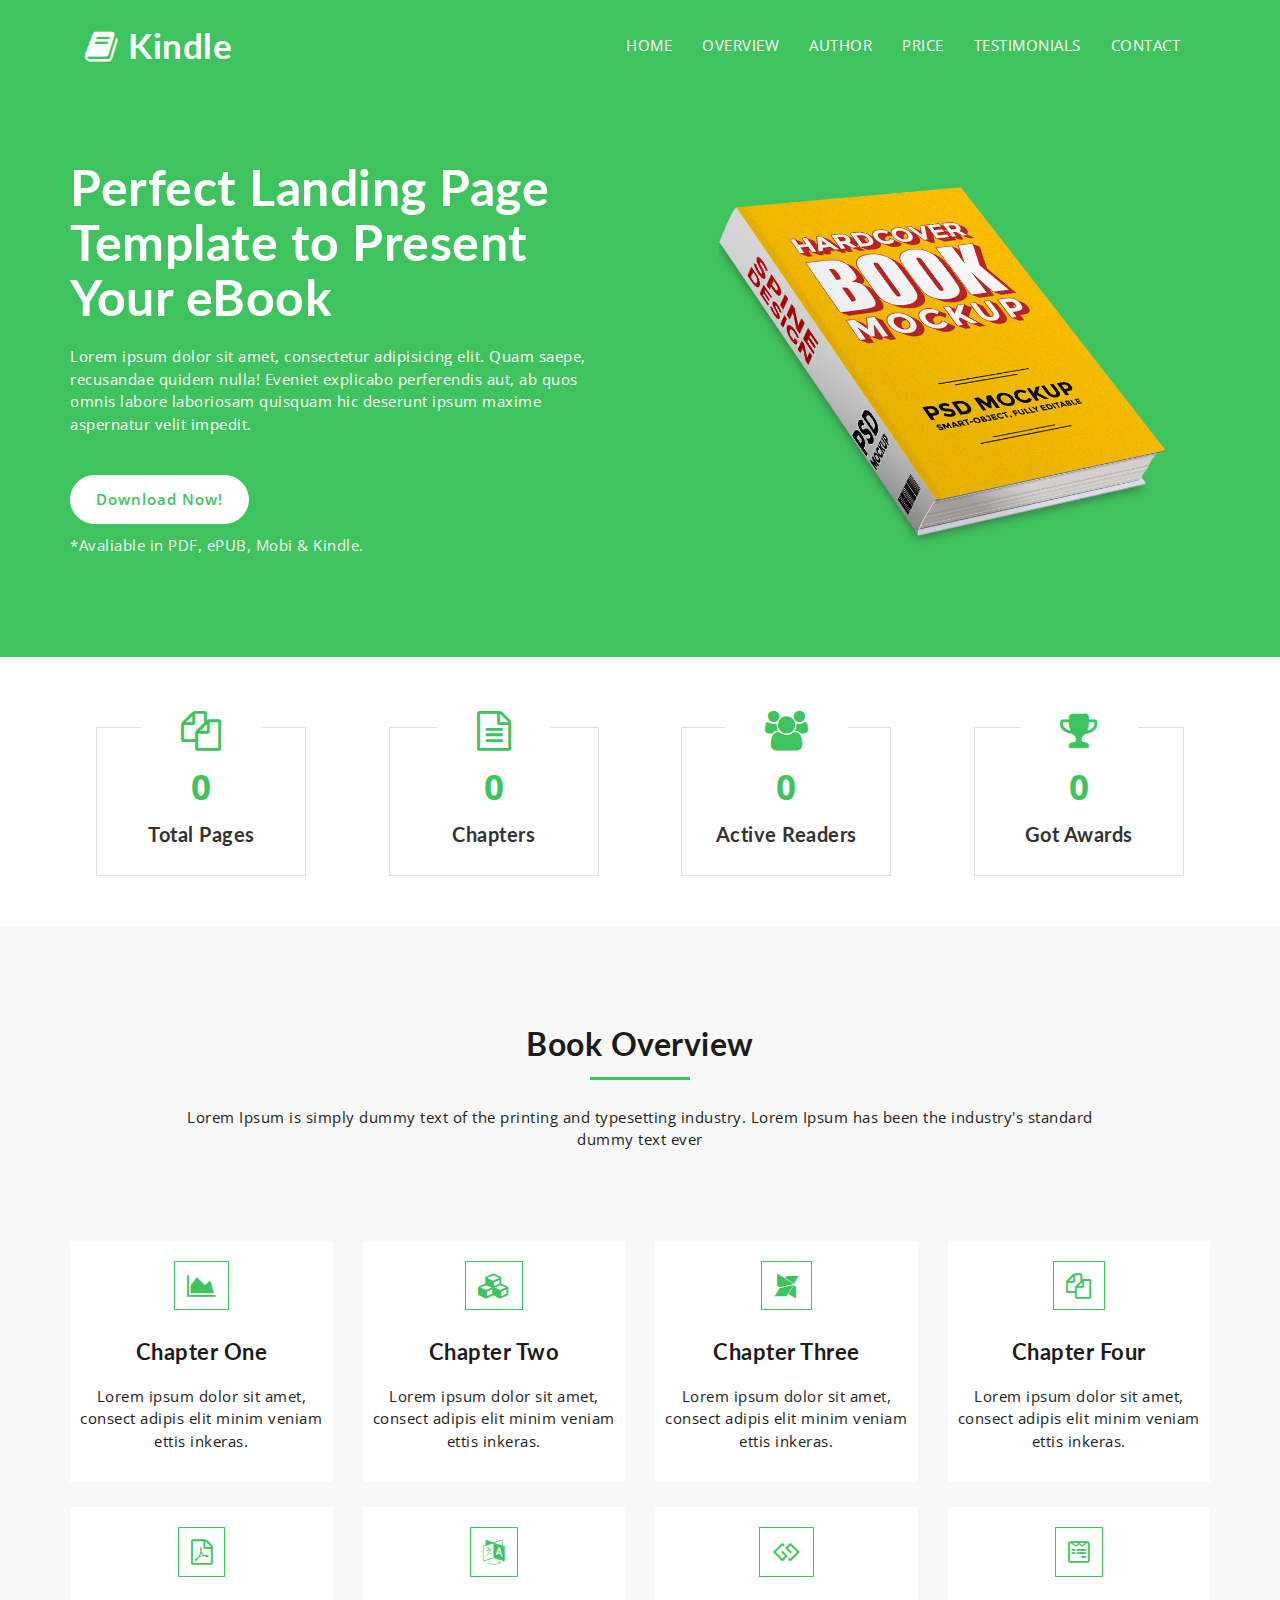
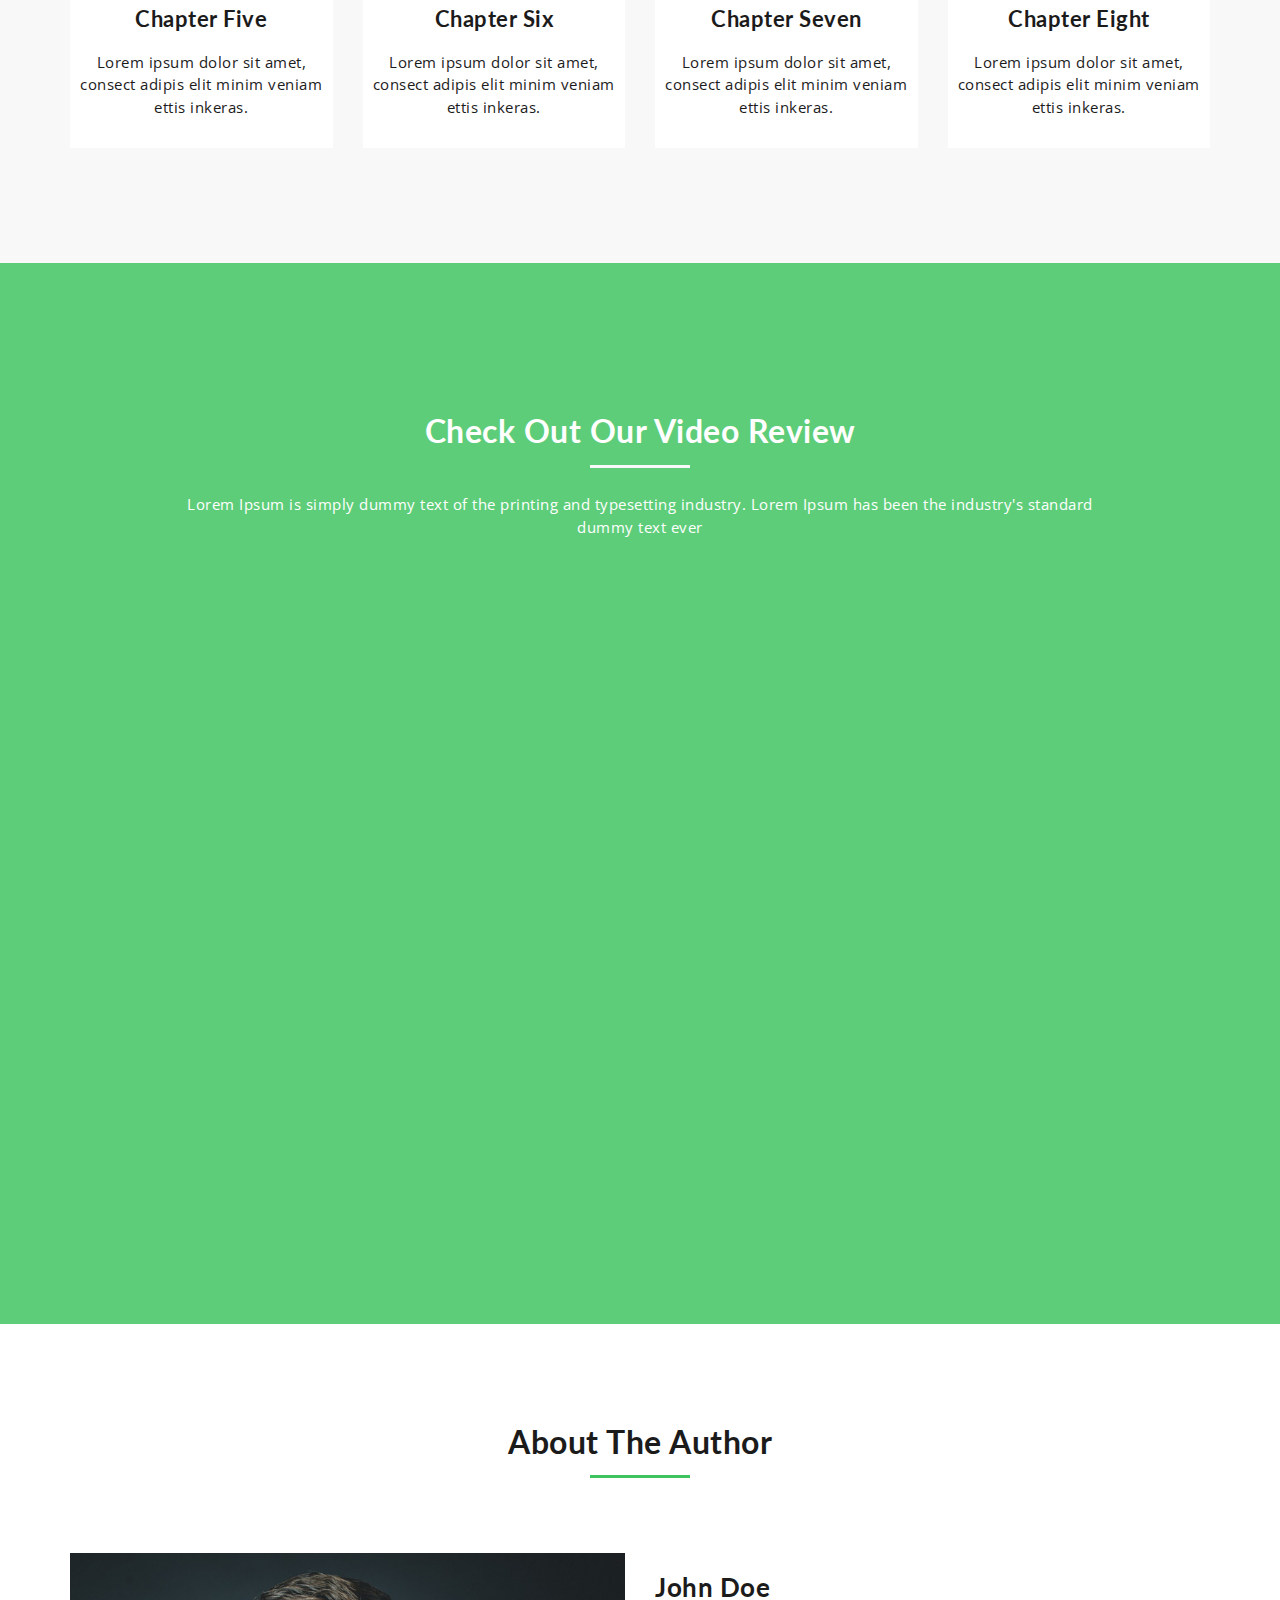
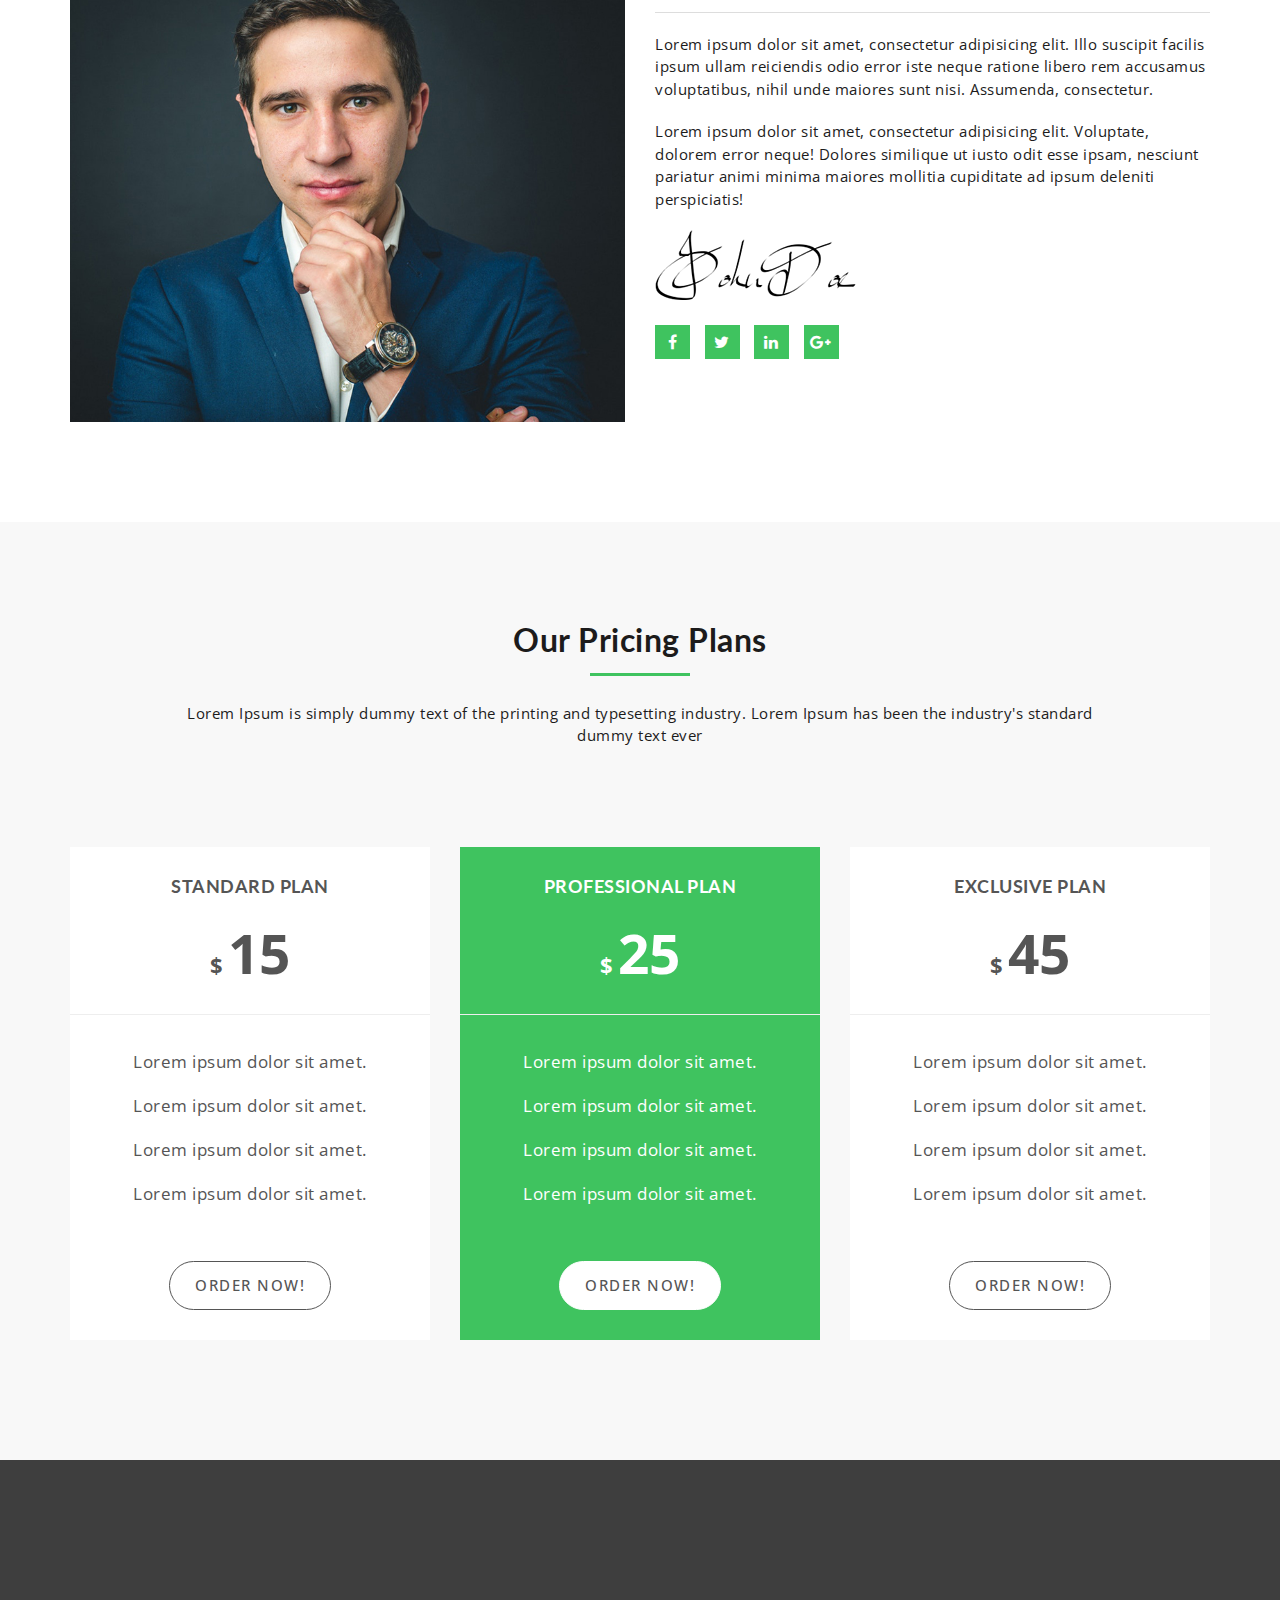
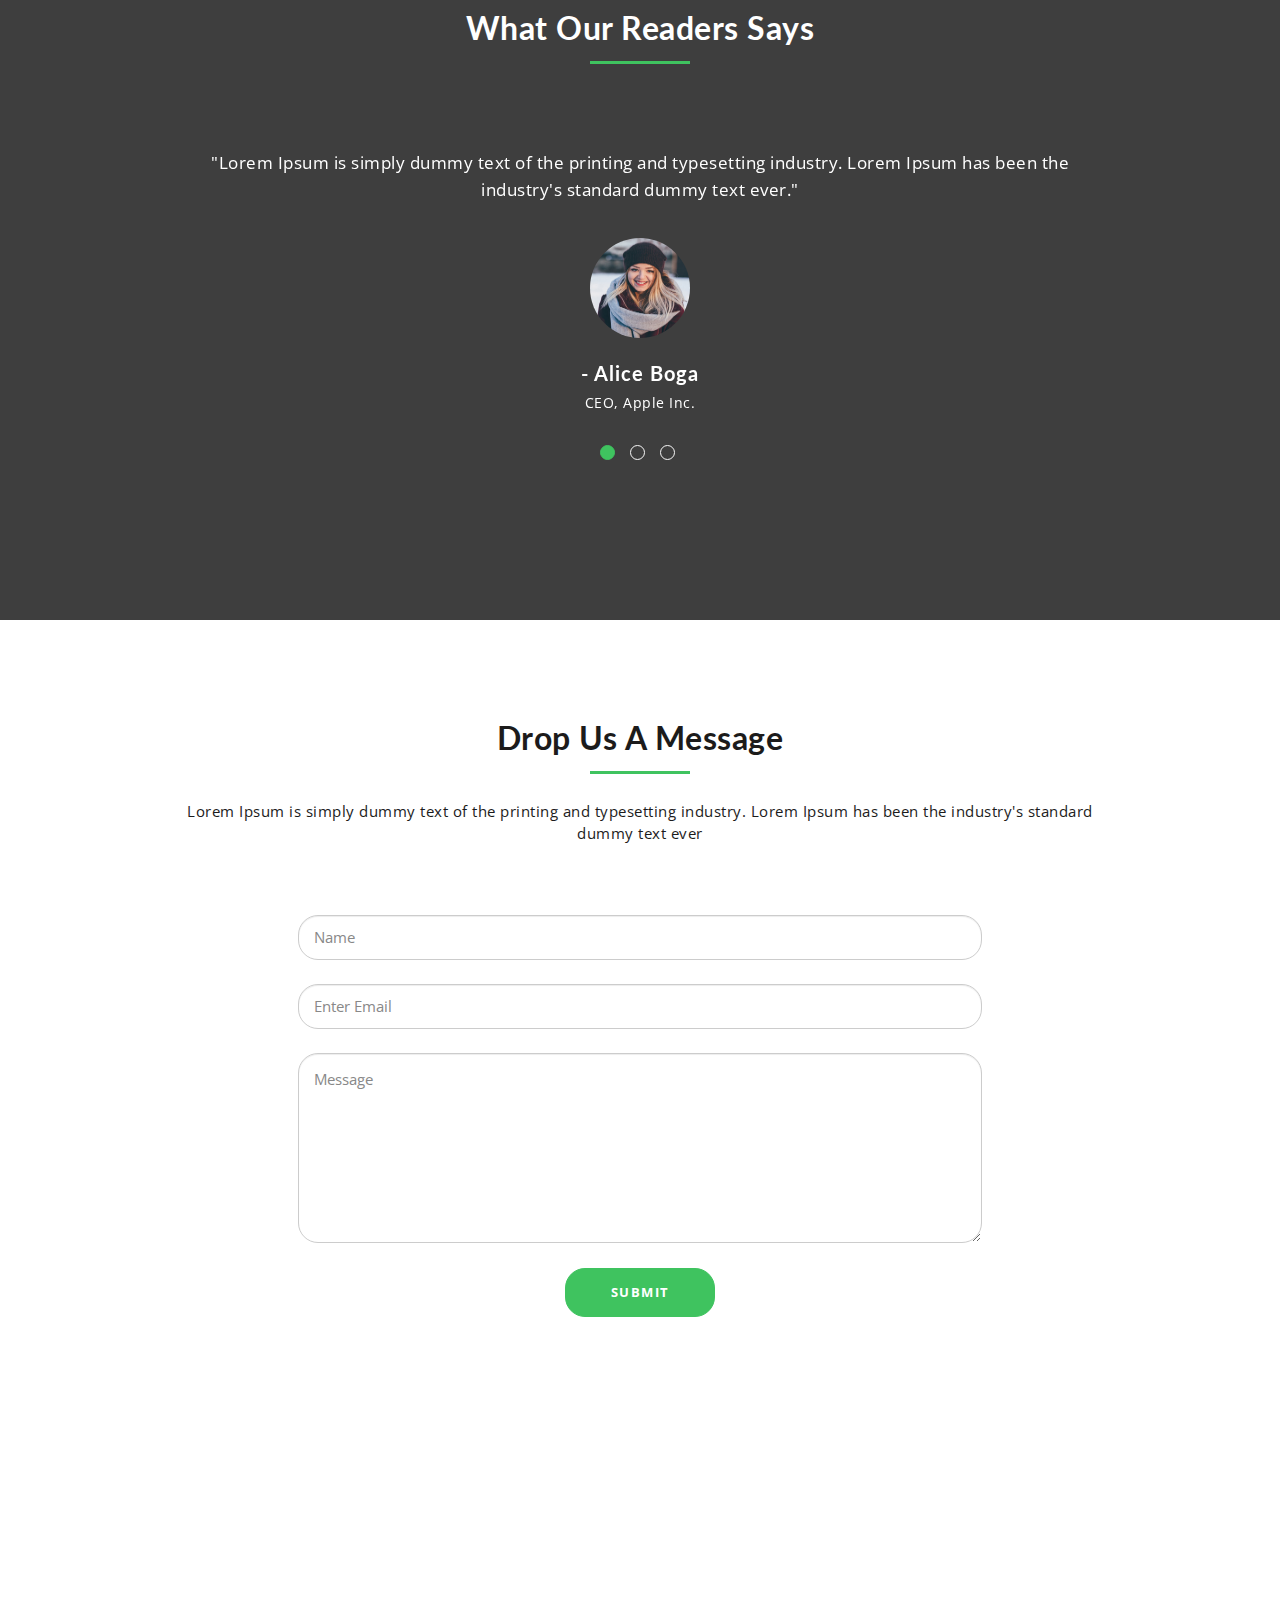
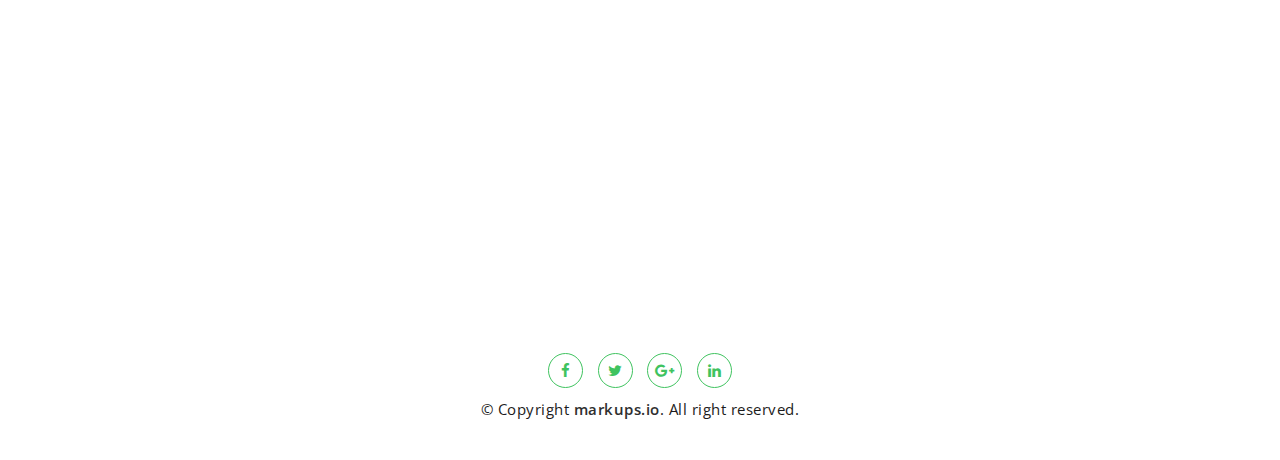
==== commit 9c2e0265: "First Edited" ====
--- a/index.html
+++ b/index.html
@@ -15,7 +15,7 @@
     <!-- Slick slider -->
     <link href="assets/css/slick.css" rel="stylesheet">
     <!-- Theme color -->
-    <link id="switcher" href="assets/css/theme-color/default-theme.css" rel="stylesheet">
+    <link id="switcher" href="assets/css/theme-color/green-theme.css" rel="stylesheet">
 
     <!-- Main Style -->
     <link href="style.css" rel="stylesheet">
--- a/assets/css/theme-color/green-theme.css
+++ b/assets/css/theme-color/green-theme.css
@@ -0,0 +1,59 @@
+
+/*=======================================
+Template Design By MarkUps	
+Author URI : http://www.markups.io/
+========================================*/
+
+
+.mu-service-icon-box,
+.mu-team-social-info a:hover,
+.mu-team-social-info a:focus,
+.mu-testimonial-slide .slick-dots li button::before,
+.mu-testimonial-slide .slick-dots li.slick-active button::before,
+.mu-footer-area a:hover,
+.mu-footer-area a:focus,
+.mu-hero-left .mu-primary-btn,
+.mu-hero-left .mu-primary-btn:hover,
+.mu-hero-left .mu-primary-btn:focus,
+.mu-single-counter i,
+.counter-value {
+	color: #3fc35f;
+}
+
+.mu-send-msg-btn:hover,
+.mu-send-msg-btn:focus,
+.mu-book-overview-icon-box,
+.mu-social-media a, 
+.mu-social-media a:hover,
+.mu-social-media a:focus,
+.mu-order-btn:hover,
+.mu-order-btn:focus {
+	border: 1px solid #3fc35f;
+	color: #3fc35f;
+}
+
+.mu-send-msg-btn {
+	border: 1px solid #3fc35f;
+	background-color: #3fc35f;
+}
+
+
+#mu-hero,
+.mu-testimonial-slide .slick-dots li button:hover,
+.mu-testimonial-slide .slick-dots li button:focus,
+.mu-testimonial-slide .slick-dots li.slick-active button,
+.mu-header-dot,
+.mu-author-social a,
+.mu-pricing-content .mu-popular-price-tag,
+#mu-video-review:before  {
+	background-color: #3fc35f;
+}
+
+.mu-contact-form .form-control:focus,
+.mu-testimonial-slide .slick-dots li button:hover,
+.mu-testimonial-slide .slick-dots li button:focus,
+.mu-testimonial-slide .slick-dots li.slick-active button{
+	border: 1px solid #3fc35f;    
+} 
+
+
--- a/style.css
+++ b/style.css
@@ -111,7 +111,7 @@
 }
 
 code {
-	background-color: #ee6e73;
+	background-color: #ff871c;
 	border-radius: 2px;
 	color: #fff;
 	padding: 2px 4px;
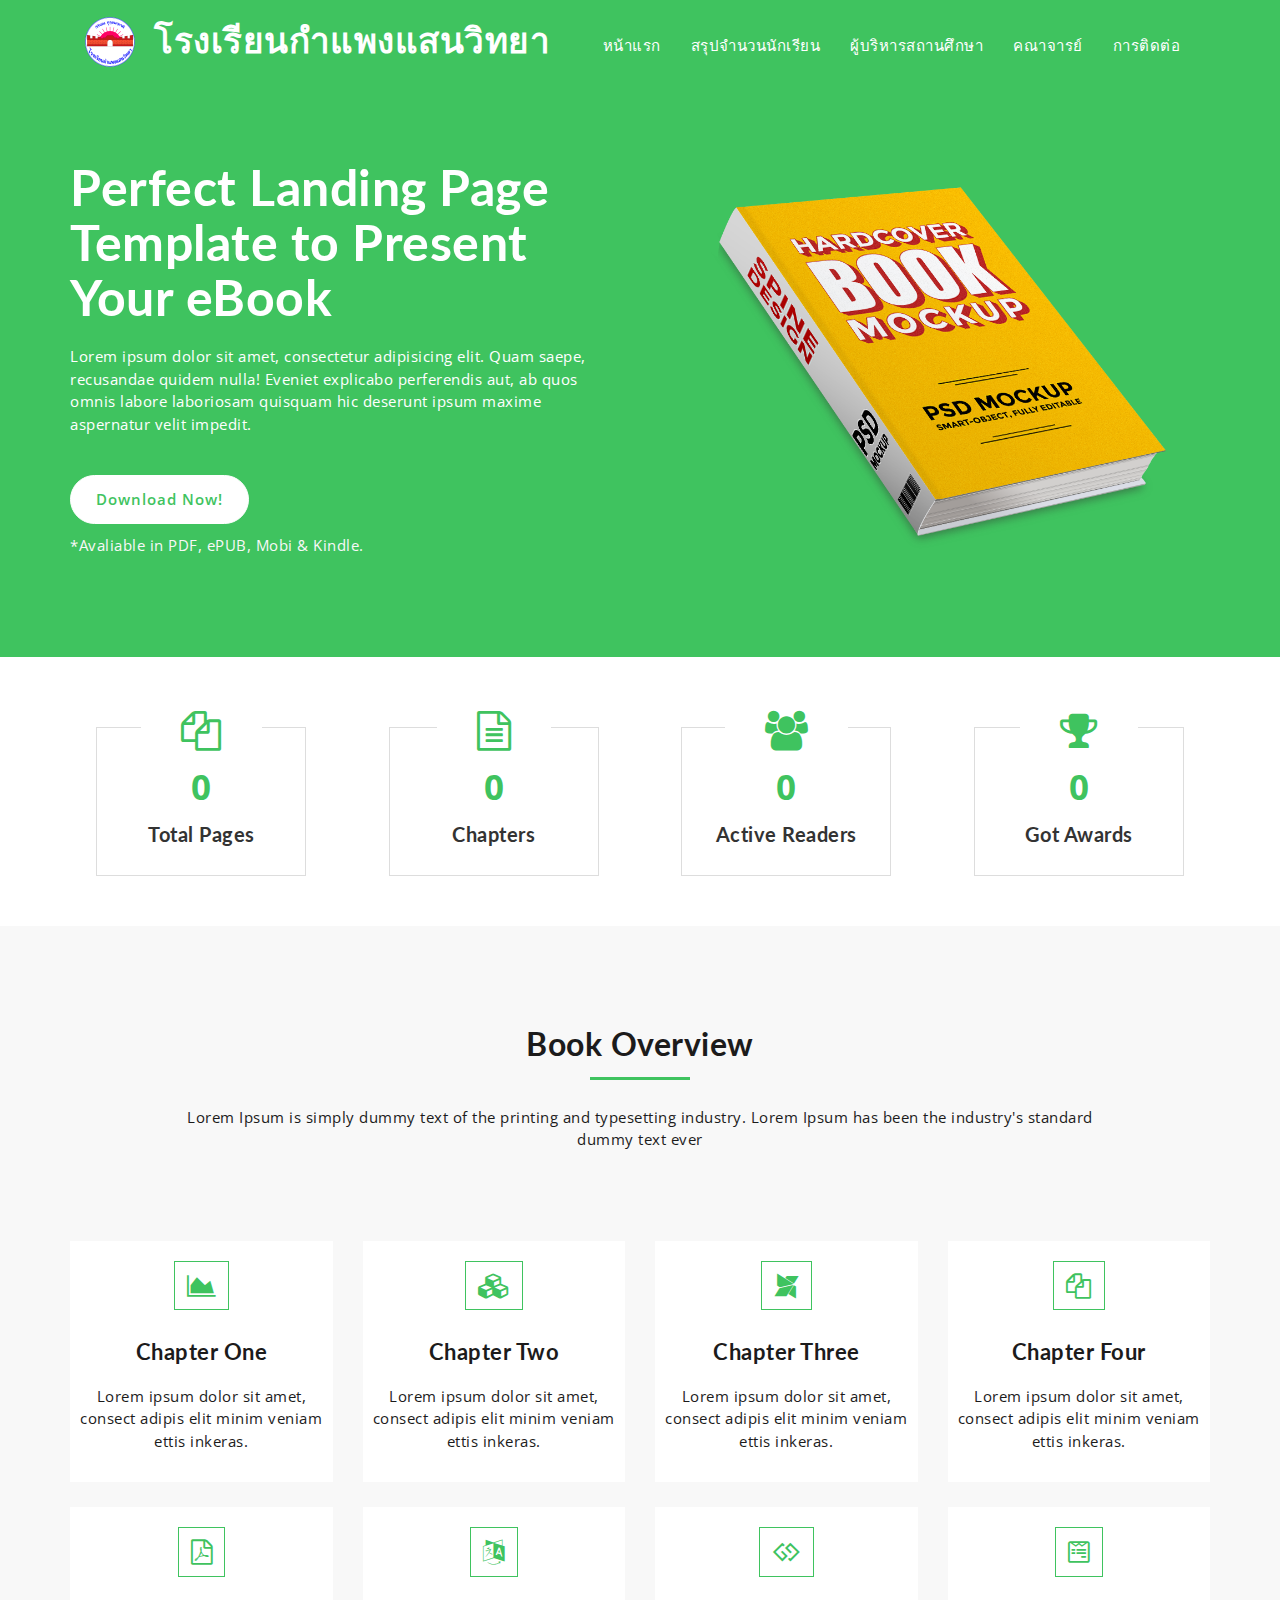
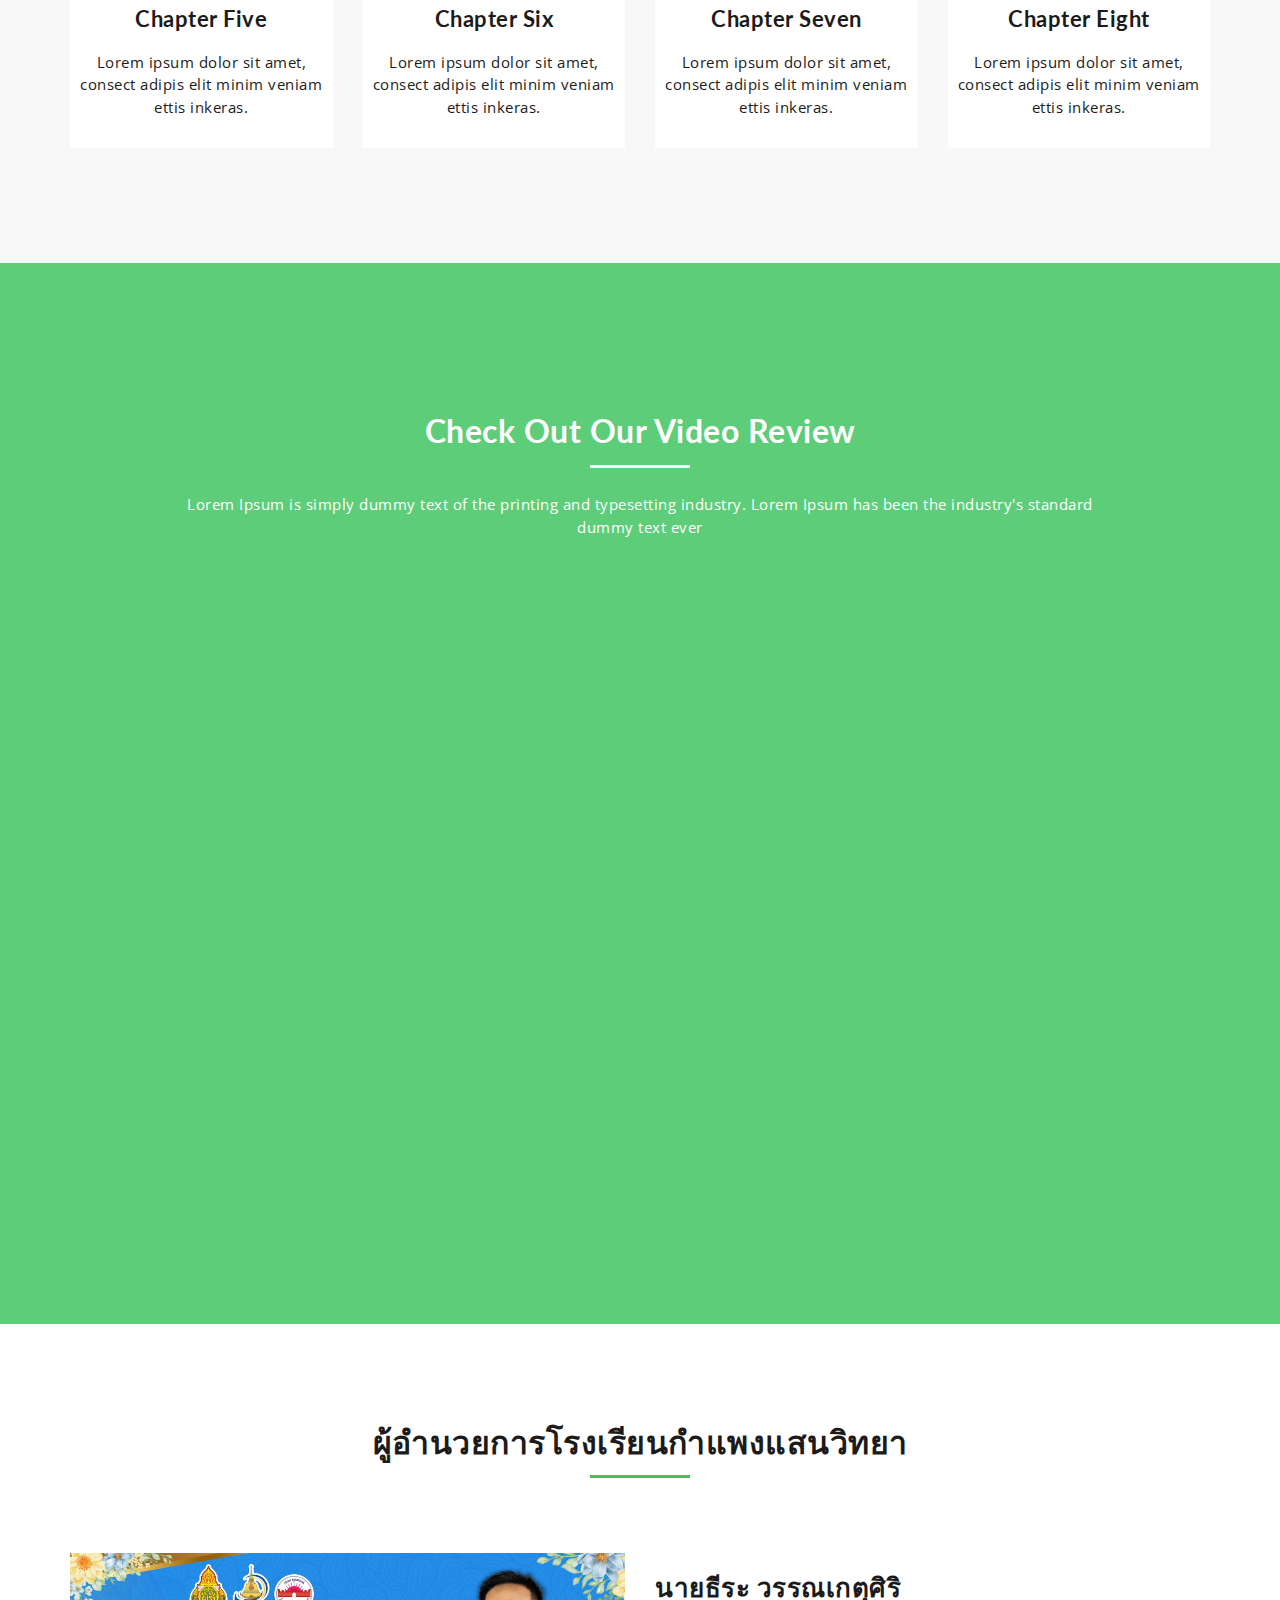
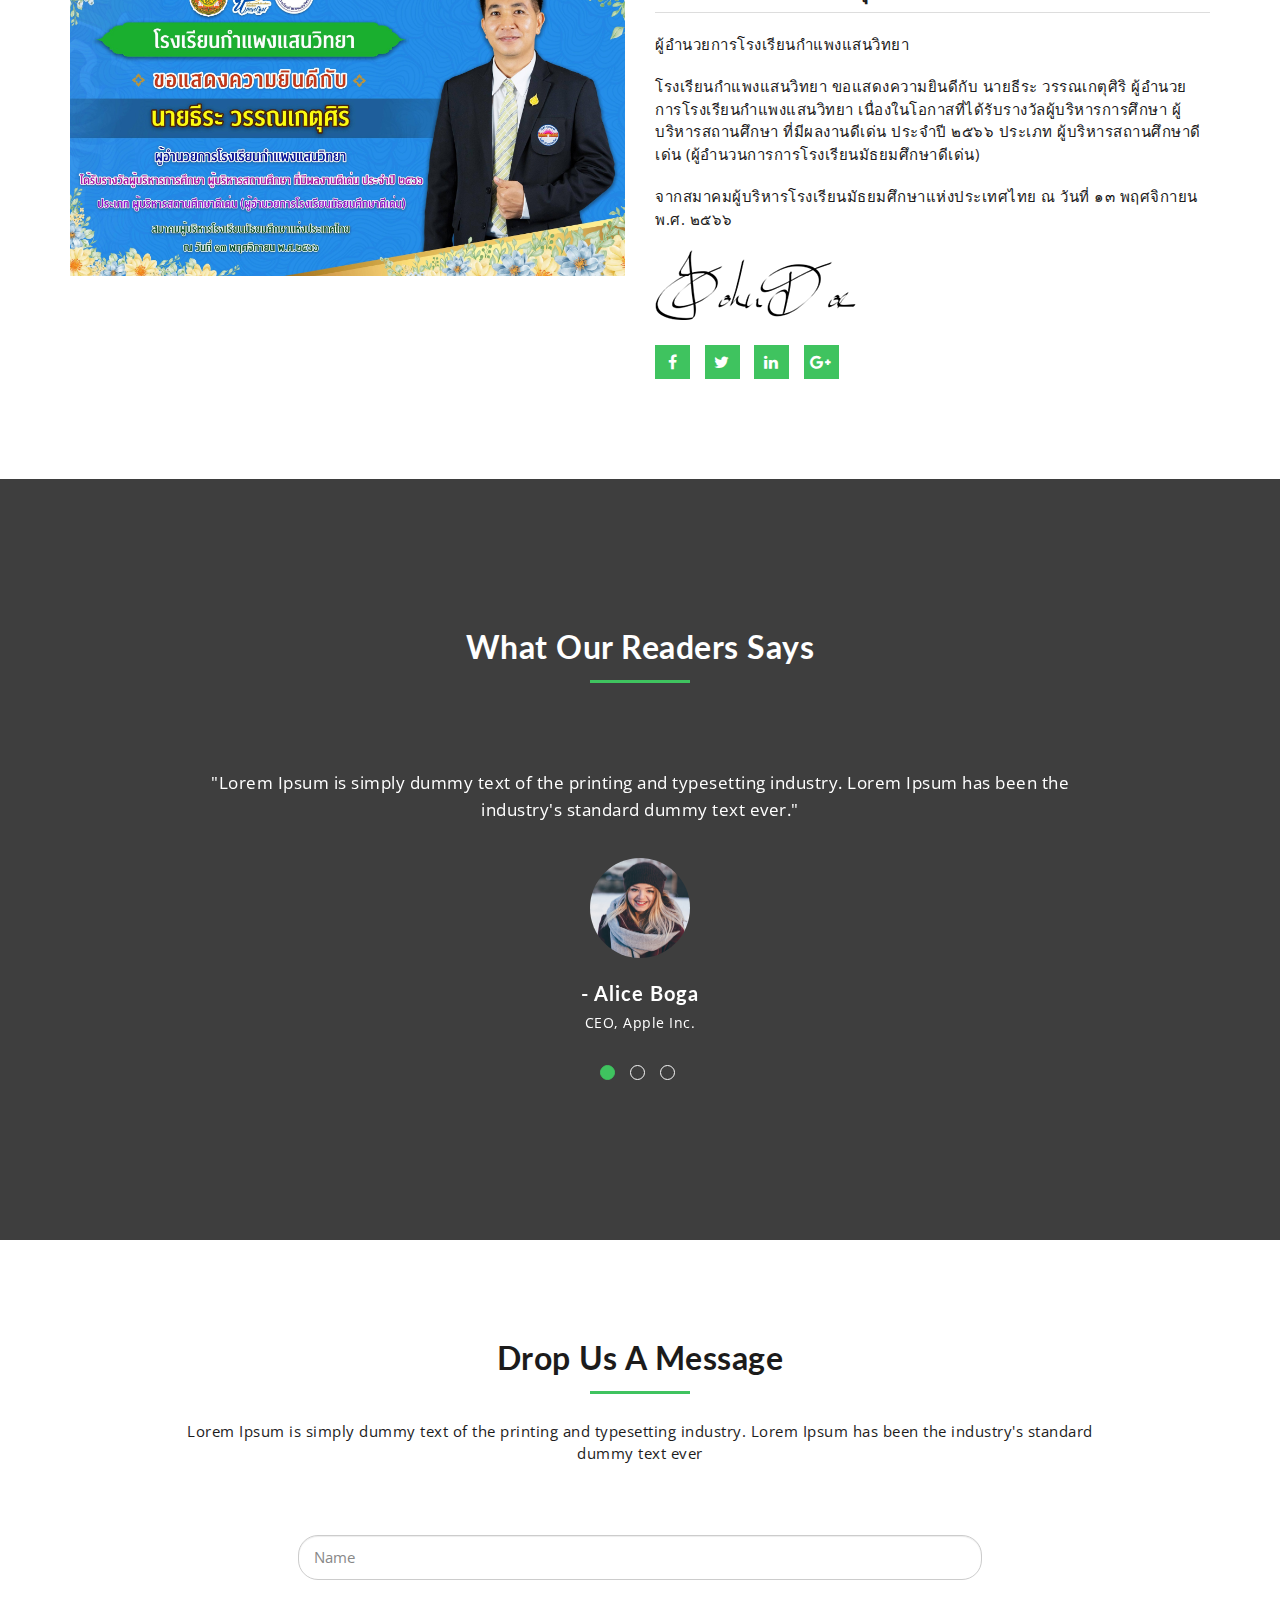
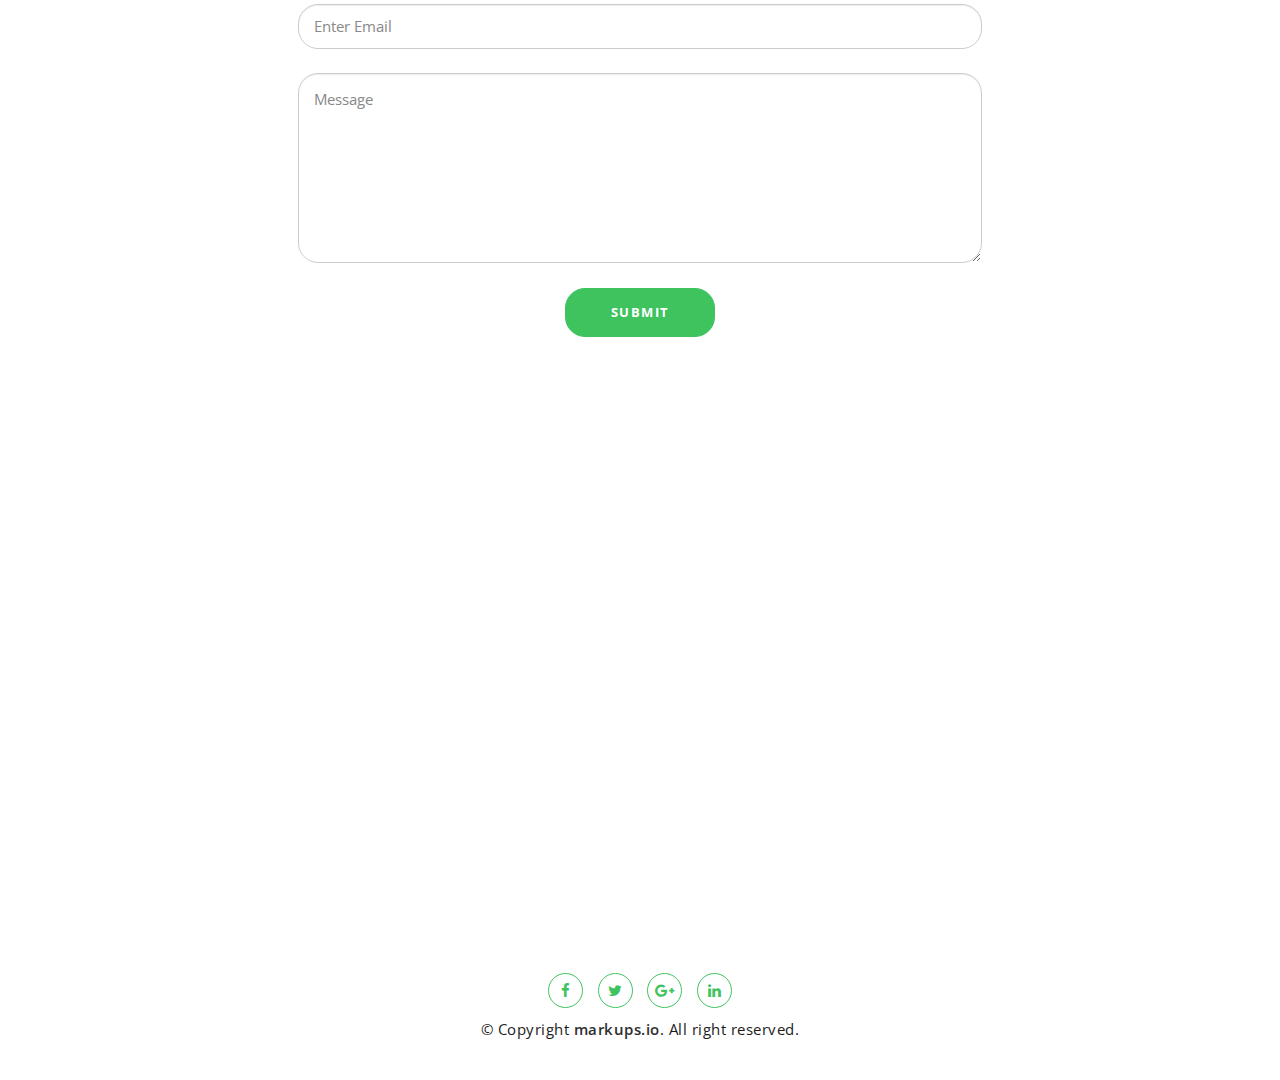
==== commit c2eea025: "ปรับปรุงหน้าแรก" ====
--- a/index.html
+++ b/index.html
@@ -55,10 +55,10 @@
 				      </button>
 
 				      <!-- Text Logo -->
-				      <a class="navbar-brand" href="index.html"><i class="fa fa-book" aria-hidden="true"></i> Kindle</a>
+				      <!-- <a class="navbar-brand" href="index.html"><i class="fa fa-book" aria-hidden="true"></i> โรงเรียนกำแพงแสนวิทยา</a>-->
 
 				      <!-- Image Logo -->
-				      <!-- <a class="navbar-brand" href="index.html"><img src="assets/images/logo.png"></a> -->
+				      <a class="navbar-brand" href="index.html"><img src="assets/images/logo.png" align="left">&nbsp;&nbsp;โรงเรียนกำแพงแสนวิทยา</a> 
 
 
 				    </div>
@@ -66,12 +66,12 @@
 				    <!-- Collect the nav links, forms, and other content for toggling -->
 				    <div class="collapse navbar-collapse" id="bs-example-navbar-collapse-1">
 				      	<ul class="nav navbar-nav mu-menu navbar-right">
-					        <li><a href="#">HOME</a></li>
-					        <li><a href="#mu-book-overview">OVERVIEW</a></li>
-					        <li><a href="#mu-author">AUTHOR</a></li>
-				            <li><a href="#mu-pricing">PRICE</a></li>
-				            <li><a href="#mu-testimonials">TESTIMONIALS</a></li>
-				            <li><a href="#mu-contact">CONTACT</a></li>
+					        <li><a href="#">หน้าแรก</a></li>
+					        <li><a href="#mu-book-overview">สรุปจำนวนนักเรียน</a></li>
+					        <li><a href="#mu-author">ผู้บริหารสถานศึกษา</a></li>
+							<!--<li><a href="#mu-pricing">PRICE</a></li>-->
+				            <li><a href="#mu-testimonials">คณาจารย์</a></li>
+				            <li><a href="#mu-contact">การติดต่อ</a></li>
 				      	</ul>
 				    </div><!-- /.navbar-collapse -->
 			  	</div><!-- /.container-fluid -->
@@ -332,7 +332,7 @@
 						<div class="mu-author-area">
 
 							<div class="mu-heading-area">
-								<h2 class="mu-heading-title">About The Author</h2>
+								<h2 class="mu-heading-title">ผู้อำนวยการโรงเรียนกำแพงแสนวิทยา</h2>
 								<span class="mu-header-dot"></span>
 							</div>
 
@@ -346,10 +346,11 @@
 									</div>
 									<div class="col-md-6">
 										<div class="mu-author-info">
-											<h3>John Doe</h3>
-											<p>Lorem ipsum dolor sit amet, consectetur adipisicing elit. Illo suscipit facilis ipsum ullam reiciendis odio error iste neque ratione libero rem accusamus voluptatibus, nihil unde maiores sunt nisi. Assumenda, consectetur.</p>
-
-											<p>Lorem ipsum dolor sit amet, consectetur adipisicing elit. Voluptate, dolorem error neque! Dolores similique ut iusto odit esse ipsam, nesciunt pariatur animi minima maiores mollitia cupiditate ad ipsum deleniti perspiciatis!</p>
+											<h3>นายธีระ  วรรณเกตุศิริ</h3>
+											<p>ผู้อำนวยการโรงเรียนกำแพงแสนวิทยา</p>
+											<p>โรงเรียนกำแพงแสนวิทยา ขอแสดงความยินดีกับ นายธีระ  วรรณเกตุศิริ ผู้อำนวยการโรงเรียนกำแพงแสนวิทยา เนื่องในโอกาสที่ได้รับรางวัลผู้บริหารการศึกษา ผู้บริหารสถานศึกษา ที่มีผลงานดีเด่น ประจำปี ๒๕๖๖ ประเภท ผู้บริหารสถานศึกษาดีเด่น (ผู้อำนวนการการโรงเรียนมัธยมศึกษาดีเด่น)</p>
+
+											<p>จากสมาคมผู้บริหารโรงเรียนมัธยมศึกษาแห่งประเทศไทย ณ วันที่ ๑๓ พฤศจิกายน พ.ศ. ๒๕๖๖</p>
 											<img class="mu-author-sign" src="assets/images/author-signature.png" alt="Author Signature">
 
 											<div class="mu-author-social">
@@ -373,6 +374,7 @@
 		<!-- End Author -->
 
 		<!-- Start Pricing -->
+		<!--
 		<section id="mu-pricing">
 			<div class="container">
 				<div class="row">
@@ -385,11 +387,9 @@
 								<p>Lorem Ipsum is simply dummy text of the printing and typesetting industry. Lorem Ipsum has been the industry's standard dummy text ever</p>
 							</div>
 
-							<!-- Start Pricing Content -->
 							<div class="mu-pricing-content">
 								<div class="row">
 
-									<!-- Pricing Single Content -->
 									<div class="col-sm-6 col-md-4">
 										<div class="mu-pricing-single">
 
@@ -413,9 +413,7 @@
 
 										</div>
 									</div>
-									<!-- / Pricing Single Content -->
-
-									<!-- Pricing Single Content -->
+
 									<div class="col-sm-6 col-md-4">
 										<div class="mu-pricing-single mu-popular-price-tag">
 
@@ -441,9 +439,7 @@
 
 										</div>
 									</div>
-									<!-- / Pricing Single Content -->
-
-									<!-- Pricing Single Content -->
+
 									<div class="col-sm-6 col-md-4">
 										<div class="mu-pricing-single">
 
@@ -469,18 +465,18 @@
 											
 										</div>
 									</div>
-									<!-- / Pricing Single Content -->
 
 
 								</div>
 							</div>
-							<!-- End Pricing Content -->
+							
 
 						</div>
 					</div>
 				</div>
 			</div>
 		</section>
+		-->
 		<!-- End Pricing -->
 
 		<!-- Start Testimonials -->
@@ -572,7 +568,7 @@
 
 		<!-- Start Google Map -->
 		<section id="mu-google-map">
-			<iframe src="https://www.google.com/maps/embed?pb=!1m18!1m12!1m3!1d589888.4396405783!2d-82.41588603632052!3d32.866951223053896!2m3!1f0!2f0!3f0!3m2!1i1024!2i768!4f13.1!3m3!1m2!1s0x88f9f727a4ed30eb%3A0xf2139b0c5c7ae1ec!2sDooley+Branch+Rd%2C+Millen%2C+GA+30442%2C+USA!5e0!3m2!1sen!2sbd!4v1497376364225" width="100%" height="500" frameborder="0" style="border:0" allowfullscreen></iframe>
+			<iframe src="https://www.google.com/maps/embed?pb=!1m18!1m12!1m3!1d3871.5701612860926!2d99.99389337471268!3d13.98417198643235!2m3!1f0!2f0!3f0!3m2!1i1024!2i768!4f13.1!3m3!1m2!1s0x30e2fbfe1726a38f%3A0x96451e97dc0a1f95!2z4LmC4Lij4LiH4LmA4Lij4Li14Lii4LiZ4LiB4Liz4LmB4Lie4LiH4LmB4Liq4LiZ4Lin4Li04LiX4Lii4Liy!5e0!3m2!1sth!2sth!4v1720334774250!5m2!1sth!2sth" width="100%" height="500" frameborder="0" style="border:0" allowfullscreen></iframe>
 		</section>
 		<!-- End Google Map -->
 
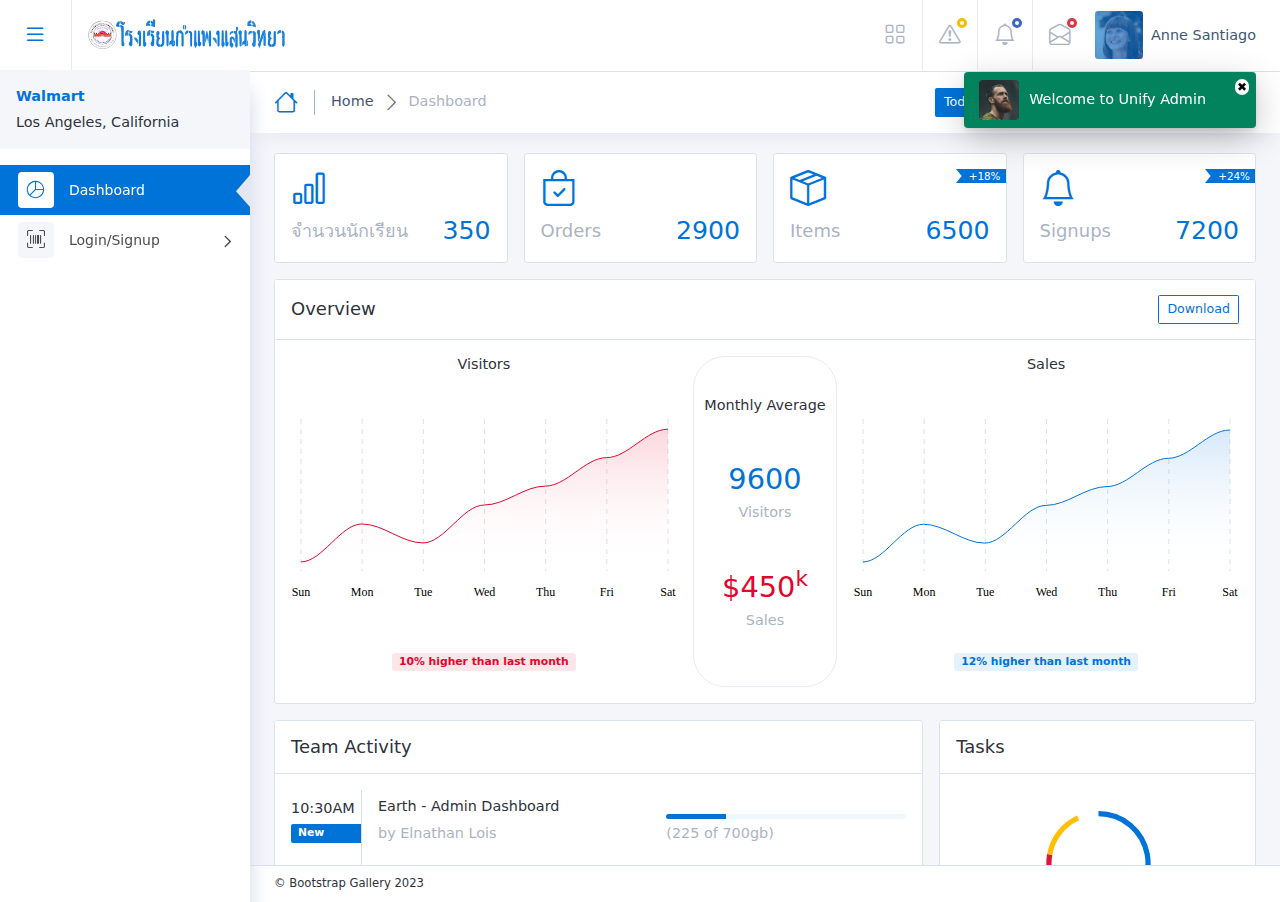
==== commit 57c04f86: "ปรับปรุงเมนูต่าง ๆ และเพิ่มฐานข้อมูล KPSWRegDB พร้อมตาราง Users" ====
--- a/index.html
+++ b/index.html
@@ -1,618 +1,975 @@
 <!DOCTYPE html>
 <html lang="en">
-  <head>
-    <meta charset="utf-8">
-    <meta http-equiv="X-UA-Compatible" content="IE=edge">
-    <meta name="viewport" content="width=device-width, initial-scale=1">
-    <!-- The above 3 meta tags *must* come first in the head; any other head content must come *after* these tags -->
-    <title>Kindle : Home</title>
-    <!-- Favicon -->
-    <link rel="shortcut icon" type="image/icon" href="assets/images/favicon.ico"/>
-    <!-- Font Awesome -->
-    <link href="https://maxcdn.bootstrapcdn.com/font-awesome/4.6.3/css/font-awesome.min.css" rel="stylesheet">
-    <!-- Bootstrap -->
-    <link href="assets/css/bootstrap.min.css" rel="stylesheet">
-    <!-- Slick slider -->
-    <link href="assets/css/slick.css" rel="stylesheet">
-    <!-- Theme color -->
-    <link id="switcher" href="assets/css/theme-color/green-theme.css" rel="stylesheet">
-
-    <!-- Main Style -->
-    <link href="style.css" rel="stylesheet">
-
-    <!-- Fonts -->
-
-    <!-- Open Sans for body font -->
-	<link href="https://fonts.googleapis.com/css?family=Open+Sans:300,400,400i,600,700,800" rel="stylesheet">
-    <!-- Lato for Title -->
-  	<link href="https://fonts.googleapis.com/css?family=Lato" rel="stylesheet"> 
- 
- 
-	
-    <!-- HTML5 shim and Respond.js for IE8 support of HTML5 elements and media queries -->
-    <!-- WARNING: Respond.js doesn't work if you view the page via file:// -->
-    <!--[if lt IE 9]>
-      <script src="https://oss.maxcdn.com/html5shiv/3.7.2/html5shiv.min.js"></script>
-      <script src="https://oss.maxcdn.com/respond/1.4.2/respond.min.js"></script>
-    <![endif]-->
-  </head>
-
-  <body>
-
-   	
-  	<!-- Start Header -->
-	<header id="mu-header" class="" role="banner">
-		<div class="container">
-			<nav class="navbar navbar-default mu-navbar">
-			  	<div class="container-fluid">
-				    <!-- Brand and toggle get grouped for better mobile display -->
-				    <div class="navbar-header">
-				      <button type="button" class="navbar-toggle collapsed" data-toggle="collapse" data-target="#bs-example-navbar-collapse-1" aria-expanded="false">
-				        <span class="sr-only">Toggle navigation</span>
-				        <span class="icon-bar"></span>
-				        <span class="icon-bar"></span>
-				        <span class="icon-bar"></span>
-				      </button>
-
-				      <!-- Text Logo -->
-				      <!-- <a class="navbar-brand" href="index.html"><i class="fa fa-book" aria-hidden="true"></i> โรงเรียนกำแพงแสนวิทยา</a>-->
-
-				      <!-- Image Logo -->
-				      <a class="navbar-brand" href="index.html"><img src="assets/images/logo.png" align="left">&nbsp;&nbsp;โรงเรียนกำแพงแสนวิทยา</a> 
-
-
-				    </div>
-
-				    <!-- Collect the nav links, forms, and other content for toggling -->
-				    <div class="collapse navbar-collapse" id="bs-example-navbar-collapse-1">
-				      	<ul class="nav navbar-nav mu-menu navbar-right">
-					        <li><a href="#">หน้าแรก</a></li>
-					        <li><a href="#mu-book-overview">สรุปจำนวนนักเรียน</a></li>
-					        <li><a href="#mu-author">ผู้บริหารสถานศึกษา</a></li>
-							<!--<li><a href="#mu-pricing">PRICE</a></li>-->
-				            <li><a href="#mu-testimonials">คณาจารย์</a></li>
-				            <li><a href="#mu-contact">การติดต่อ</a></li>
-				      	</ul>
-				    </div><!-- /.navbar-collapse -->
-			  	</div><!-- /.container-fluid -->
-			</nav>
-		</div>
-	</header>
-	<!-- End Header -->
-
-	<!-- Start Featured Slider -->
-
-	<section id="mu-hero">
-		<div class="container">
-			<div class="row">
-
-				<div class="col-md-6 col-sm-6 col-sm-push-6">
-					<div class="mu-hero-right">
-						<img src="assets/images/ebook.png" alt="Ebook img">
+
+	<head>
+		<meta charset="utf-8" />
+		<meta name="viewport" content="width=device-width, initial-scale=1" />
+		<title>ระบบงานทะเบียนและประมวลผล - โรงเรียนกำแพงแสนวิทยา</title>
+
+		<!-- Meta -->
+		<meta name="description" content="Marketplace for Bootstrap Admin Dashboards" />
+		<meta name="author" content="Bootstrap Gallery" />
+		<link rel="canonical" href="https://www.bootstrap.gallery/">
+		<meta property="og:url" content="https://www.bootstrap.gallery">
+		<meta property="og:title" content="ระบบงานทะเบียนและประมวลผล - โรงเรียนกำแพงแสนวิทยา">
+		<meta property="og:description" content="ระบบงานทะเบียนและประมวลผล - โรงเรียนกำแพงแสนวิทยา">
+		<meta property="og:type" content="Website">
+		<meta property="og:site_name" content="ระบบงานทะเบียนและประมวลผล">
+		<link rel="shortcut icon" href="assets/images/favicon.svg" />
+
+		<!-- *************
+			************ CSS Files *************
+		************* -->
+		<link rel="stylesheet" href="assets/fonts/bootstrap/bootstrap-icons.css" />
+		<link rel="stylesheet" href="assets/css/main.min.css" />
+
+		<!-- *************
+			************ Vendor Css Files *************
+		************ -->
+
+		<!-- Scrollbar CSS -->
+		<link rel="stylesheet" href="assets/vendor/overlay-scroll/OverlayScrollbars.min.css" />
+
+		<!-- Toastify CSS -->
+		<link rel="stylesheet" href="assets/vendor/toastify/toastify.css" />
+
+	</head>
+
+	<body>
+
+		<!-- Page wrapper start -->
+		<div class="page-wrapper">
+
+			<!-- App header starts -->
+			<div class="app-header d-flex align-items-center">
+
+				<!-- Toggle buttons start -->
+				<div class="d-flex">
+					<button class="toggle-sidebar" id="toggle-sidebar">
+						<i class="bi bi-list lh-1"></i>
+					</button>
+					<button class="pin-sidebar" id="pin-sidebar">
+						<i class="bi bi-list lh-1"></i>
+					</button>
+				</div>
+				<!-- Toggle buttons end -->
+
+				<!-- App brand starts -->
+				<div class="app-brand py-2 ms-3">
+					<a href="index.html" class="d-sm-block d-none">
+						<img src="assets/images/logo.svg" class="logo" alt="Bootstrap Gallery" />
+					</a>
+					<a href="index.html" class="d-sm-none d-block">
+						<img src="assets/images/logo-sm.svg" class="logo" alt="Bootstrap Gallery" />
+					</a>
+				</div>
+				<!-- App brand ends -->
+
+				<!-- App header actions start -->
+				<div class="header-actions col">
+					<div class="d-lg-flex d-none">
+						<div class="dropdown">
+							<a class="dropdown-toggle d-flex px-3 py-4 position-relative" href="#!" role="button"
+								data-bs-toggle="dropdown" aria-expanded="false">
+								<i class="bi bi-grid fs-4 lh-1 text-secondary"></i>
+							</a>
+							<div class="dropdown-menu dropdown-menu-end shadow-lg">
+								<!-- Row start -->
+								<div class="d-flex gap-2 m-2">
+									<a href="javascript:void(0)" class="g-col-4 p-2 border rounded-2">
+										<img src="assets/images/brand-behance.svg" class="img-3x" alt="Admin Themes" />
+									</a>
+									<a href="javascript:void(0)" class="g-col-4 p-2 border rounded-2">
+										<img src="assets/images/brand-gatsby.svg" class="img-3x" alt="Admin Themes" />
+									</a>
+									<a href="javascript:void(0)" class="g-col-4 p-2 border rounded-2">
+										<img src="assets/images/brand-google.svg" class="img-3x" alt="Admin Themes" />
+									</a>
+									<a href="javascript:void(0)" class="g-col-4 p-2 border rounded-2">
+										<img src="assets/images/brand-bitcoin.svg" class="img-3x" alt="Admin Themes" />
+									</a>
+									<a href="javascript:void(0)" class="g-col-4 p-2 border rounded-2">
+										<img src="assets/images/brand-dribbble.svg" class="img-3x" alt="Admin Themes" />
+									</a>
+								</div>
+								<!-- Row end -->
+							</div>
+						</div>
+						<div class="dropdown border-start">
+							<a class="dropdown-toggle d-flex px-3 py-4 position-relative" href="#!" role="button"
+								data-bs-toggle="dropdown" aria-expanded="false">
+								<i class="bi bi-exclamation-triangle fs-4 lh-1 text-secondary"></i>
+								<span class="count-label warning"></span>
+							</a>
+							<div class="dropdown-menu dropdown-menu-end shadow-lg">
+								<h5 class="fw-semibold px-3 py-2 text-primary">
+									Notifications
+								</h5>
+								<div class="dropdown-item">
+									<div class="d-flex py-2 border-bottom">
+										<div class="icon-box md bg-success rounded-circle me-3">
+											<i class="bi bi-exclamation-triangle text-white fs-4"></i>
+										</div>
+										<div class="m-0">
+											<h6 class="mb-1 fw-semibold">Rosalie Deleon</h6>
+											<p class="mb-1">You have new order.</p>
+											<p class="small m-0 text-secondary">30 mins ago</p>
+										</div>
+									</div>
+								</div>
+								<div class="dropdown-item">
+									<div class="d-flex py-2 border-bottom">
+										<div class="icon-box md bg-danger rounded-circle me-3">
+											<i class="bi bi-exclamation-octagon text-white fs-4"></i>
+										</div>
+										<div class="m-0">
+											<h6 class="mb-1 fw-semibold">Donovan Stuart</h6>
+											<p class="mb-1">Membership has been expired.</p>
+											<p class="small m-0 text-secondary">2 days ago</p>
+										</div>
+									</div>
+								</div>
+								<div class="dropdown-item">
+									<div class="d-flex py-2">
+										<div class="icon-box md bg-warning rounded-circle me-3">
+											<i class="bi bi-exclamation-square text-white fs-4"></i>
+										</div>
+										<div class="m-0">
+											<h6 class="mb-1 fw-semibold">Roscoe Richards</h6>
+											<p class="mb-1">Payment pending. Pay now.</p>
+											<p class="small m-0 text-secondary">3 days ago</p>
+										</div>
+									</div>
+								</div>
+								<div class="d-grid mx-3 my-1">
+									<a href="javascript:void(0)" class="btn btn-primary">View all</a>
+								</div>
+							</div>
+						</div>
+						<div class="dropdown border-start">
+							<a class="dropdown-toggle d-flex px-3 py-4 position-relative" href="#!" role="button"
+								data-bs-toggle="dropdown" aria-expanded="false">
+								<i class="bi bi-bell fs-4 lh-1 text-secondary"></i>
+								<span class="count-label info"></span>
+							</a>
+							<div class="dropdown-menu dropdown-menu-end shadow-lg">
+								<h5 class="fw-semibold px-3 py-2 text-primary">Updates</h5>
+								<div class="dropdown-item">
+									<div class="d-flex py-2 border-bottom">
+										<div class="icon-box md bg-success rounded-circle me-3">
+											<span class="fw-bold text-white">DS</span>
+										</div>
+										<div class="m-0">
+											<h6 class="mb-1 fw-semibold">Douglass Shaw</h6>
+											<p class="mb-1">
+												Membership has been ended.
+											</p>
+											<p class="small m-0 text-secondary">Today, 07:30pm</p>
+										</div>
+									</div>
+								</div>
+								<div class="dropdown-item">
+									<div class="d-flex py-2 border-bottom">
+										<div class="icon-box md bg-danger rounded-circle me-3">
+											<span class="fw-bold text-white">WG</span>
+										</div>
+										<div class="m-0">
+											<h6 class="mb-1 fw-semibold">Willie Garrison</h6>
+											<p class="mb-1">
+												Congratulate, James for new job.
+											</p>
+											<p class="small m-0 text-secondary">Today, 08:00pm</p>
+										</div>
+									</div>
+								</div>
+								<div class="dropdown-item">
+									<div class="d-flex py-2">
+										<div class="icon-box md bg-warning rounded-circle me-3">
+											<span class="fw-bold text-white">TJ</span>
+										</div>
+										<div class="m-0">
+											<h6 class="mb-1 fw-semibold">Terry Jenkins</h6>
+											<p class="mb-1">
+												Lewis added new schedule release.
+											</p>
+											<p class="small m-0 text-secondary">Today, 09:30pm</p>
+										</div>
+									</div>
+								</div>
+								<div class="d-grid mx-3 my-1">
+									<a href="javascript:void(0)" class="btn btn-primary">View all</a>
+								</div>
+							</div>
+						</div>
+						<div class="dropdown border-start">
+							<a class="dropdown-toggle d-flex px-3 py-4 position-relative" href="#!" role="button"
+								data-bs-toggle="dropdown" aria-expanded="false">
+								<i class="bi bi-envelope-open fs-4 lh-1 text-secondary"></i>
+								<span class="count-label"></span>
+							</a>
+							<div class="dropdown-menu dropdown-menu-end shadow-lg">
+								<h5 class="fw-semibold px-3 py-2 text-primary">Messages</h5>
+								<div class="dropdown-item">
+									<div class="d-flex py-2 border-bottom">
+										<img src="assets/images/user3.png" class="img-3x me-3 rounded-5" alt="Admin Theme" />
+										<div class="m-0">
+											<h6 class="mb-1 fw-semibold">Angelia Payne</h6>
+											<p class="mb-1">
+												Membership has been ended.
+											</p>
+											<p class="small m-0 text-secondary">Today, 07:30pm</p>
+										</div>
+									</div>
+								</div>
+								<div class="dropdown-item">
+									<div class="d-flex py-2 border-bottom">
+										<img src="assets/images/user1.png" class="img-3x me-3 rounded-5" alt="Admin Theme" />
+										<div class="m-0">
+											<h6 class="mb-1 fw-semibold">Clyde Fowler</h6>
+											<p class="mb-1">
+												Congratulate, James for new job.
+											</p>
+											<p class="small m-0 text-secondary">Today, 08:00pm</p>
+										</div>
+									</div>
+								</div>
+								<div class="dropdown-item">
+									<div class="d-flex py-2">
+										<img src="assets/images/user4.png" class="img-3x me-3 rounded-5" alt="Admin Theme" />
+										<div class="m-0">
+											<h6 class="mb-1 fw-semibold">Sophie Michiels</h6>
+											<p class="mb-1">
+												Lewis added new schedule release.
+											</p>
+											<p class="small m-0 text-secondary">Today, 09:30pm</p>
+										</div>
+									</div>
+								</div>
+								<div class="d-grid mx-3 my-1">
+									<a href="javascript:void(0)" class="btn btn-primary">View all</a>
+								</div>
+							</div>
+						</div>
 					</div>
-				</div>
-
-				<div class="col-md-6 col-sm-6 col-sm-pull-6">
-					<div class="mu-hero-left">
-						<h1>Perfect Landing Page Template to Present Your eBook</h1>
-						<p>Lorem ipsum dolor sit amet, consectetur adipisicing elit. Quam saepe, recusandae quidem nulla! Eveniet explicabo perferendis aut, ab quos omnis labore laboriosam quisquam hic deserunt ipsum maxime aspernatur velit impedit.</p>
-						<a href="#" class="mu-primary-btn">Download Now!</a>
-						<span>*Avaliable in PDF, ePUB, Mobi & Kindle.</span>
-					</div>
-				</div>	
-
-			</div>
-		</div>
-	</section>
-	
-	<!-- Start Featured Slider -->
-	
-	<!-- Start main content -->
-		
-	<main role="main">
-
-		<!-- Start Counter -->
-		<section id="mu-counter">
-			<div class="container">
-				<div class="row">
-					<div class="col-md-12">
-						<div class="mu-counter-area">
-
-							<div class="mu-counter-block">
-								<div class="row">
-
-									<!-- Start Single Counter -->
-									<div class="col-md-3 col-sm-6">
-										<div class="mu-single-counter">
-											<i class="fa fa-files-o" aria-hidden="true"></i>
-											<div class="counter-value" data-count="650">0</div>
-											<h5 class="mu-counter-name">Total Pages</h5>
-										</div>
-									</div>
-									<!-- / Single Counter -->
-
-									<!-- Start Single Counter -->
-									<div class="col-md-3 col-sm-6">
-										<div class="mu-single-counter">
-											<i class="fa fa-file-text-o" aria-hidden="true"></i>
-											<div class="counter-value" data-count="422">0</div>
-											<h5 class="mu-counter-name">Chapters</h5>
-										</div>
-									</div>
-									<!-- / Single Counter -->
-
-									<!-- Start Single Counter -->
-									<div class="col-md-3 col-sm-6">
-										<div class="mu-single-counter">
-											<i class="fa fa-users" aria-hidden="true"></i>
-											<div class="counter-value" data-count="1055">0</div>
-											<h5 class="mu-counter-name">Active Readers</h5>
-										</div>
-									</div>
-									<!-- / Single Counter -->
-
-									<!-- Start Single Counter -->
-									<div class="col-md-3 col-sm-6">
-										<div class="mu-single-counter">
-											<i class="fa fa-trophy" aria-hidden="true"></i>
-											<div class="counter-value" data-count="03">0</div>
-											<h5 class="mu-counter-name">Got Awards</h5>
-										</div>
-									</div>
-									<!-- / Single Counter -->
-
-								</div>
-							</div>
-
-
+					<div class="dropdown ms-2">
+						<a id="userSettings" class="dropdown-toggle d-flex py-2 align-items-center text-decoration-none" href="#!"
+							role="button" data-bs-toggle="dropdown" aria-expanded="false">
+							<img src="assets/images/user.png" class="rounded-2 img-3x" alt="Bootstrap Gallery" />
+							<span class="ms-2 text-truncate d-lg-block d-none">Anne Santiago</span>
+						</a>
+						<div class="dropdown-menu dropdown-menu-end shadow-lg">
+							<div class="header-action-links mx-3 gap-2">
+								<a class="dropdown-item" href="profile.html"><i class="bi bi-person text-primary"></i>Profile</a>
+								<a class="dropdown-item" href="settings.html"><i class="bi bi-gear text-danger"></i>Settings</a>
+								<a class="dropdown-item" href="widgets.html"><i class="bi bi-box text-success"></i>Widgets</a>
+							</div>
+							<div class="mx-3 mt-2 d-grid">
+								<a href="login.html" class="btn btn-primary btn-sm">Logout</a>
+							</div>
 						</div>
 					</div>
 				</div>
+				<!-- App header actions end -->
+
 			</div>
-		</section>
-		<!-- End Counter -->
-
-		<!-- Start Book Overview -->
-		<section id="mu-book-overview">
-			<div class="container">
-				<div class="row">
-					<div class="col-md-12">
-						<div class="mu-book-overview-area">
-
-							<div class="mu-heading-area">
-								<h2 class="mu-heading-title">Book Overview</h2>
-								<span class="mu-header-dot"></span>
-								<p>Lorem Ipsum is simply dummy text of the printing and typesetting industry. Lorem Ipsum has been the industry's standard dummy text ever</p>
-							</div>
-
-							<!-- Start Book Overview Content -->
-							<div class="mu-book-overview-content">
-								<div class="row">
-
-									<!-- Book Overview Single Content -->
-									<div class="col-md-3 col-sm-6">
-										<div class="mu-book-overview-single">
-											<span class="mu-book-overview-icon-box">
-												<i class="fa fa-area-chart" aria-hidden="true"></i>
-											</span>
-											<h4>Chapter One</h4>
-											<p>Lorem ipsum dolor sit amet, consect adipis elit minim veniam ettis inkeras.</p>
-										</div>
-									</div>
-									<!-- / Book Overview Single Content -->
-
-									<!-- About Us Single Content -->
-									<div class="col-md-3 col-sm-6">
-										<div class="mu-book-overview-single">
-											<span class="mu-book-overview-icon-box">
-												<i class="fa fa-cubes" aria-hidden="true"></i>
-											</span>
-											<h4>Chapter Two</h4>
-											<p>Lorem ipsum dolor sit amet, consect adipis elit minim veniam ettis inkeras.</p>
-										</div>
-									</div>
-									<!-- / Book Overview Single Content -->
-
-									<!-- About Us Single Content -->
-									<div class="col-md-3 col-sm-6">
-										<div class="mu-book-overview-single">
-											<span class="mu-book-overview-icon-box">
-												<i class="fa fa-modx" aria-hidden="true"></i>
-											</span>
-											<h4>Chapter Three</h4>
-											<p>Lorem ipsum dolor sit amet, consect adipis elit minim veniam ettis inkeras.</p>
-										</div>
-									</div>
-									<!-- / Book Overview Single Content -->
-
-									<!-- About Us Single Content -->
-									<div class="col-md-3 col-sm-6">
-										<div class="mu-book-overview-single">
-											<span class="mu-book-overview-icon-box">
-												<i class="fa fa-files-o" aria-hidden="true"></i>
-											</span>
-											<h4>Chapter Four</h4>
-											<p>Lorem ipsum dolor sit amet, consect adipis elit minim veniam ettis inkeras.</p>
-										</div>
-									</div>
-									<!-- / Book Overview Single Content -->
-
-									<!-- Book Overview Single Content -->
-									<div class="col-md-3 col-sm-6">
-										<div class="mu-book-overview-single">
-											<span class="mu-book-overview-icon-box">
-												<i class="fa fa-file-pdf-o" aria-hidden="true"></i>
-											</span>
-											<h4>Chapter Five</h4>
-											<p>Lorem ipsum dolor sit amet, consect adipis elit minim veniam ettis inkeras.</p>
-										</div>
-									</div>
-									<!-- / Book Overview Single Content -->
-
-									<!-- About Us Single Content -->
-									<div class="col-md-3 col-sm-6">
-										<div class="mu-book-overview-single">
-											<span class="mu-book-overview-icon-box">
-												<i class="fa fa-language" aria-hidden="true"></i>
-											</span>
-											<h4>Chapter Six</h4>
-											<p>Lorem ipsum dolor sit amet, consect adipis elit minim veniam ettis inkeras.</p>
-										</div>
-									</div>
-									<!-- / Book Overview Single Content -->
-
-									<!-- About Us Single Content -->
-									<div class="col-md-3 col-sm-6">
-										<div class="mu-book-overview-single">
-											<span class="mu-book-overview-icon-box">
-												<i class="fa fa-gg" aria-hidden="true"></i>
-											</span>
-											<h4>Chapter Seven</h4>
-											<p>Lorem ipsum dolor sit amet, consect adipis elit minim veniam ettis inkeras.</p>
-										</div>
-									</div>
-									<!-- / Book Overview Single Content -->
-
-									<!-- About Us Single Content -->
-									<div class="col-md-3 col-sm-6">
-										<div class="mu-book-overview-single">
-											<span class="mu-book-overview-icon-box">
-												<i class="fa fa-wpforms" aria-hidden="true"></i>
-											</span>
-											<h4>Chapter Eight</h4>
-											<p>Lorem ipsum dolor sit amet, consect adipis elit minim veniam ettis inkeras.</p>
-										</div>
-									</div>
-									<!-- / Book Overview Single Content -->
-
-								</div>
-							</div>
-							<!-- End Book Overview Content -->
-
+			<!-- App header ends -->
+
+			<!-- Main container start -->
+			<div class="main-container">
+
+				<!-- Sidebar wrapper start -->
+				<nav id="sidebar" class="sidebar-wrapper">
+
+					<!-- Sidebar profile starts -->
+					<div class="shop-profile">
+						<p class="mb-1 fw-bold text-primary">Walmart</p>
+						<p class="m-0">Los Angeles, California</p>
+					</div>
+					<!-- Sidebar profile ends -->
+
+					<!-- Sidebar menu starts -->
+					<div class="sidebarMenuScroll">
+						<ul class="sidebar-menu">
+							<li class="active current-page">
+								<a href="index.html">
+									<i class="bi bi-pie-chart"></i>
+									<span class="menu-text">Dashboard</span>
+								</a>
+							</li>
+							<!--
+							<li>
+								<a href="analytics.html">
+									<i class="bi bi-bar-chart-line"></i>
+									<span class="menu-text">Analytics</span>
+								</a>
+							</li>
+							<li>
+								<a href="widgets.html">
+									<i class="bi bi-box"></i>
+									<span class="menu-text">Widgets</span>
+								</a>
+							</li>
+							<li>
+								<a href="calendar.html">
+									<i class="bi bi-calendar2"></i>
+									<span class="menu-text">Calendar</span>
+								</a>
+							</li>
+							<li class="treeview">
+								<a href="#!">
+									<i class="bi bi-stickies"></i>
+									<span class="menu-text">Components</span>
+								</a>
+								<ul class="treeview-menu">
+									<li>
+										<a href="accordions.html">Accordions</a>
+									</li>
+									<li>
+										<a href="alerts.html">Alerts</a>
+									</li>
+									<li>
+										<a href="buttons.html">Buttons</a>
+									</li>
+									<li>
+										<a href="badges.html">Badges</a>
+									</li>
+									<li>
+										<a href="carousel.html">Carousel</a>
+									</li>
+									<li>
+										<a href="list-items.html">List Items</a>
+									</li>
+									<li>
+										<a href="progress.html">Progress Bars</a>
+									</li>
+									<li>
+										<a href="popovers.html">Popovers</a>
+									</li>
+									<li>
+										<a href="tooltips.html">Tooltips</a>
+									</li>
+								</ul>
+							</li>
+							<li class="treeview">
+								<a href="#!">
+									<i class="bi bi-ui-checks-grid"></i>
+									<span class="menu-text">Forms</span>
+								</a>
+								<ul class="treeview-menu">
+									<li>
+										<a href="form-inputs.html">Form Inputs</a>
+									</li>
+									<li>
+										<a href="form-checkbox-radio.html">Checkbox &amp; Radio</a>
+									</li>
+									<li>
+										<a href="form-file-input.html">File Input</a>
+									</li>
+									<li>
+										<a href="form-validations.html">Validations</a>
+									</li>
+									<li>
+										<a href="date-time-pickers.html">Date Time Pickers</a>
+									</li>
+									<li>
+										<a href="form-layouts.html">Form Layouts</a>
+									</li>
+								</ul>
+							</li>
+							<li class="treeview">
+								<a href="#!">
+									<i class="bi bi-window-sidebar"></i>
+									<span class="menu-text">Invoices</span>
+								</a>
+								<ul class="treeview-menu">
+									<li>
+										<a href="create-invoice.html">Create Invoice</a>
+									</li>
+									<li>
+										<a href="view-invoice.html">View Invoice</a>
+									</li>
+									<li>
+										<a href="invoice-list.html">Invoice List</a>
+									</li>
+								</ul>
+							</li>
+							<li>
+								<a href="tables.html">
+									<i class="bi bi-border-all"></i>
+									<span class="menu-text">Tables</span>
+								</a>
+							</li>
+							<li>
+								<a href="events.html">
+									<i class="bi bi-calendar4"></i>
+									<span class="menu-text">Events</span>
+								</a>
+							</li>
+							<li>
+								<a href="subscribers.html">
+									<i class="bi bi-check-circle"></i>
+									<span class="menu-text">Subscribers</span>
+								</a>
+							</li>
+							<li>
+								<a href="contacts.html">
+									<i class="bi bi-wallet2"></i>
+									<span class="menu-text">Contacts</span>
+								</a>
+							</li>
+							<li>
+								<a href="settings.html">
+									<i class="bi bi-gear"></i>
+									<span class="menu-text">Settings</span>
+								</a>
+							</li>
+							<li>
+								<a href="profile.html">
+									<i class="bi bi-person-square"></i>
+									<span class="menu-text">Profile</span>
+								</a>
+							</li>
+							<li class="treeview">
+								<a href="#!">
+									<i class="bi bi-code-square"></i>
+									<span class="menu-text">Cards</span>
+								</a>
+								<ul class="treeview-menu">
+									<li>
+										<a href="cards.html">Cards</a>
+									</li>
+									<li>
+										<a href="advanced-cards.html">Advanced Cards</a>
+									</li>
+								</ul>
+							</li>
+							<li class="treeview">
+								<a href="#!">
+									<i class="bi bi-pie-chart"></i>
+									<span class="menu-text">Graphs</span>
+								</a>
+								<ul class="treeview-menu">
+									<li>
+										<a href="apex.html">Apex</a>
+									</li>
+									<li>
+										<a href="morris.html">Morris</a>
+									</li>
+								</ul>
+							</li>
+							<li>
+								<a href="maps.html">
+									<i class="bi bi-pin-map"></i>
+									<span class="menu-text">Maps</span>
+								</a>
+							</li>
+							<li>
+								<a href="tabs.html">
+									<i class="bi bi-slash-square"></i>
+									<span class="menu-text">Tabs</span>
+								</a>
+							</li>
+							<li>
+								<a href="modals.html">
+									<i class="bi bi-terminal"></i>
+									<span class="menu-text">Modals</span>
+								</a>
+							</li>
+							<li>
+								<a href="icons.html">
+									<i class="bi bi-textarea"></i>
+									<span class="menu-text">Icons</span>
+								</a>
+							</li>
+							<li>
+								<a href="typography.html">
+									<i class="bi bi-explicit"></i>
+									<span class="menu-text">Typography</span>
+								</a>
+							</li>
+							-->
+							<li class="treeview">
+								<a href="#!">
+									<i class="bi bi-upc-scan"></i>
+									<span class="menu-text">Login/Signup</span>
+								</a>
+								<ul class="treeview-menu">
+									<li>
+										<a href="studentLogin.html">เข้าสู่ระบบสำหรับนักเรียน</a>
+									</li>
+									<li>
+										<a href="teacherLogin.html">เข้าสู่ระบบสำหรับคุณครู</a>
+									</li>
+									<li>
+										<a href="staffLogin.html">เข้าสู่ระบบสำหรับนายทะเบียน</a>
+									</li>
+									<li>
+										<a href="managerLogin.html">เข้าสู่ระบบสำหรับผู้อำนวยการ</a>
+									</li>
+									<li>
+										<a href="adminLogin.html">เข้าสู่ระบบสำหรับผู้ดูแลระบบ</a>
+									</li>
+								</ul>
+							</li>
+							<!--
+							<li>
+								<a href="page-not-found.html">
+									<i class="bi bi-exclamation-diamond"></i>
+									<span class="menu-text">Page Not Found</span>
+								</a>
+							</li>
+							<li>
+								<a href="maintenance.html">
+									<i class="bi bi-exclamation-octagon"></i>
+									<span class="menu-text">Maintenance</span>
+								</a>
+							</li>
+							<li class="treeview">
+								<a href="#!">
+									<i class="bi bi-code-square"></i>
+									<span class="menu-text">Multi Level</span>
+								</a>
+								<ul class="treeview-menu">
+									<li>
+										<a href="#!">Level One Link</a>
+									</li>
+									<li>
+										<a href="#!">
+											Level One Menu
+											<i class="bi bi-chevron-right"></i>
+										</a>
+										<ul class="treeview-menu">
+											<li>
+												<a href="#!">Level Two Link</a>
+											</li>
+											<li>
+												<a href="#!">Level Two Menu
+													<i class="bi bi-chevron-right"></i>
+												</a>
+												<ul class="treeview-menu">
+													<li>
+														<a href="#!">Level Three Link</a>
+													</li>
+													<li>
+														<a href="#!">Level Three Link</a>
+													</li>
+												</ul>
+											</li>
+										</ul>
+									</li>
+									<li>
+										<a href="#!">Level One Link</a>
+									</li>
+								</ul>
+							</li>
+							-->
+
+						</ul>
+					</div>
+					<!-- Sidebar menu ends -->
+
+				</nav>
+				<!-- Sidebar wrapper end -->
+
+				<!-- App container starts -->
+				<div class="app-container">
+					<!-- App hero header starts -->
+					<div class="app-hero-header d-flex align-items-center">
+						<!-- Breadcrumb start -->
+						<ol class="breadcrumb">
+							<li class="breadcrumb-item">
+								<i class="bi bi-house lh-1 pe-3 me-3 border-end border-dark"></i>
+								<a href="index.html" class="text-decoration-none">Home</a>
+							</li>
+							<li class="breadcrumb-item text-secondary" aria-current="page">
+								Dashboard
+							</li>
+						</ol>
+						<!-- Breadcrumb end -->
+
+						<!-- Sales stats start -->
+						<div class="ms-auto d-lg-flex d-none flex-row">
+							<div class="d-flex flex-row gap-2">
+								<button class="btn btn-sm btn-primary">Today</button>
+								<button class="btn btn-sm btn-white">7d</button>
+								<button class="btn btn-sm btn-white">2w</button>
+								<button class="btn btn-sm btn-white">1m</button>
+								<button class="btn btn-sm btn-white">3m</button>
+								<button class="btn btn-sm btn-white">6m</button>
+								<button class="btn btn-sm btn-white">1y</button>
+							</div>
 						</div>
+						<!-- Sales stats end -->
+
 					</div>
+					<!-- App Hero header ends -->
+
+					<!-- App body starts -->
+					<div class="app-body">
+
+						<!-- Row start -->
+						<div class="row gx-3">
+							<div class="col-xl-3 col-sm-6 col-12">
+								<div class="card mb-3">
+									<div class="card-body">
+										<div class="mb-2">
+											<i class="bi bi-bar-chart fs-1 text-primary lh-1"></i>
+										</div>
+										<div class="d-flex align-items-center justify-content-between">
+											<h5 class="m-0 text-secondary fw-normal">จำนวนนักเรียน</h5>
+											<h3 class="m-0 text-primary">350</h3>
+										</div>
+									</div>
+								</div>
+							</div>
+							<div class="col-xl-3 col-sm-6 col-12">
+								<div class="card mb-3">
+									<div class="card-body">
+										<div class="mb-2">
+											<i class="bi bi-bag-check fs-1 text-primary lh-1"></i>
+										</div>
+										<div class="d-flex align-items-center justify-content-between">
+											<h5 class="m-0 text-secondary fw-normal">Orders</h5>
+											<h3 class="m-0 text-primary">2900</h3>
+										</div>
+									</div>
+								</div>
+							</div>
+							<div class="col-xl-3 col-sm-6 col-12">
+								<div class="card mb-3">
+									<div class="card-body">
+										<div class="arrow-label">+18%</div>
+										<div class="mb-2">
+											<i class="bi bi-box-seam fs-1 text-primary lh-1"></i>
+										</div>
+										<div class="d-flex align-items-center justify-content-between">
+											<h5 class="m-0 text-secondary fw-normal">Items</h5>
+											<h3 class="m-0 text-primary">6500</h3>
+										</div>
+									</div>
+								</div>
+							</div>
+							<div class="col-xl-3 col-sm-6 col-12">
+								<div class="card mb-3">
+									<div class="card-body">
+										<div class="arrow-label">+24%</div>
+										<div class="mb-2">
+											<i class="bi bi-bell fs-1 text-primary lh-1"></i>
+										</div>
+										<div class="d-flex align-items-center justify-content-between">
+											<h5 class="m-0 text-secondary fw-normal">Signups</h5>
+											<h3 class="m-0 text-primary">7200</h3>
+										</div>
+									</div>
+								</div>
+							</div>
+						</div>
+						<!-- Row end -->
+
+						<!-- Row start -->
+						<div class="row gx-3">
+							<div class="col-xxl-12">
+								<div class="card mb-3">
+									<div class="card-header d-flex justify-content-between align-items-center">
+										<h5 class="card-title">Overview</h5>
+										<button class="btn btn-outline-primary btn-sm ms-auto">
+											Download
+										</button>
+									</div>
+									<div class="card-body">
+										<!-- Row start -->
+										<div class="row gx-3">
+											<div class="col-lg-5 col-sm-12 col-12">
+												<h6 class="text-center mb-3">Visitors</h6>
+												<div id="visitors"></div>
+												<div class="my-3 text-center">
+													<div class="badge bg-danger bg-opacity-10 text-danger">
+														10% higher than last month
+													</div>
+												</div>
+											</div>
+											<div class="col-lg-2 col-sm-12 col-12">
+												<div class="border px-2 py-4 rounded-5 h-100 text-center">
+													<h6 class="mt-3 mb-5">Monthly Average</h6>
+													<div class="mb-5">
+														<h2 class="text-primary">9600</h2>
+														<h6 class="text-secondary fw-light">Visitors</h6>
+													</div>
+													<div class="mb-4">
+														<h2 class="text-danger">$450<sup>k</sup></h2>
+														<h6 class="text-secondary fw-light">Sales</h6>
+													</div>
+												</div>
+											</div>
+											<div class="col-lg-5 col-sm-12 col-12">
+												<h6 class="text-center mb-3">Sales</h6>
+												<div id="sales"></div>
+												<div class="my-3 text-center">
+													<div class="badge bg-primary bg-opacity-10 text-primary">
+														12% higher than last month
+													</div>
+												</div>
+											</div>
+										</div>
+										<!-- Row ends -->
+									</div>
+								</div>
+							</div>
+						</div>
+						<!-- Row ends -->
+
+						<!-- Row start -->
+						<div class="row gx-3">
+							<div class="col-xl-8 col-lg-12">
+								<div class="card mb-3">
+									<div class="card-header">
+										<h5 class="card-title">Team Activity</h5>
+									</div>
+									<div class="card-body">
+										<ul class="m-0 p-0">
+											<li class="team-activity d-flex flex-wrap">
+												<div class="activity-time py-2 me-3">
+													<p class="m-0">10:30AM</p>
+													<span class="badge bg-primary">New</span>
+												</div>
+												<div class="d-flex flex-column py-2">
+													<h6>Earth - Admin Dashboard</h6>
+													<p class="m-0 text-secondary">by Elnathan Lois</p>
+												</div>
+												<div class="ms-auto mt-4">
+													<div class="progress small mb-1">
+														<div class="progress-bar" role="progressbar" style="width: 25%" aria-valuenow="25"
+															aria-valuemin="0" aria-valuemax="100"></div>
+													</div>
+													<p class="text-secondary">(225 of 700gb)</p>
+												</div>
+											</li>
+											<li class="team-activity d-flex flex-wrap">
+												<div class="activity-time py-2 me-3">
+													<p class="m-0">11:30AM</p>
+													<span class="badge bg-primary">Task</span>
+												</div>
+												<div class="d-flex flex-column py-2">
+													<h6>Bootstrap Gallery Admin Templates</h6>
+													<p class="m-0 text-secondary">by Patrobus Nicole</p>
+												</div>
+												<div class="ms-auto mt-4">
+													<div class="progress small mb-1">
+														<div class="progress-bar" role="progressbar" style="width: 90%" aria-valuenow="90"
+															aria-valuemin="0" aria-valuemax="100"></div>
+													</div>
+													<p class="text-secondary">90% completed</p>
+												</div>
+											</li>
+											<li class="team-activity d-flex flex-wrap">
+												<div class="activity-time py-2 me-3">
+													<p class="m-0">12:50PM</p>
+													<span class="badge bg-danger">Closed</span>
+												</div>
+												<div class="d-flex flex-column py-2">
+													<h6>Bootstrap Admin Themes</h6>
+													<p class="m-0 text-secondary">by Abilene Omega</p>
+												</div>
+												<div class="ms-auto mt-3">
+													<div id="sparkline1"></div>
+												</div>
+											</li>
+										</ul>
+									</div>
+								</div>
+							</div>
+							<div class="col-xl-4 col-lg-12">
+								<div class="card mb-3">
+									<div class="card-header">
+										<h5 class="card-title">Tasks</h5>
+									</div>
+									<div class="card-body">
+										<div class="auto-align-graph">
+											<div id="tasks"></div>
+										</div>
+										<div class="grid text-center">
+											<div class="g-col-4">
+												<i class="bi bi-triangle text-warning"></i>
+												<h3 class="m-0 mt-1">7</h3>
+												<p class="text-secondary m-0">Ongoing</p>
+											</div>
+											<div class="g-col-4">
+												<i class="bi bi-triangle text-primary"></i>
+												<h3 class="m-0 mt-1 fw-bolder">9</h3>
+												<p class="text-secondary m-0">Pending</p>
+											</div>
+											<div class="g-col-4">
+												<i class="bi bi-triangle text-danger"></i>
+												<h3 class="m-0 mt-1">12</h3>
+												<p class="text-secondary m-0">Completed</p>
+											</div>
+										</div>
+									</div>
+								</div>
+							</div>
+						</div>
+						<!-- Row end -->
+
+						<!-- Row start -->
+						<div class="row gx-3">
+							<div class="col-xl-4 col-sm-6">
+								<div class="card mb-3">
+									<div class="card-header">
+										<h5 class="card-title">Events</h5>
+									</div>
+									<div class="card-body">
+										<div class="bg-light px-3 py-2 d-flex justify-content-between align-items-center">
+											<div id="todays-date" class="fw-semibold"></div>
+											<div class="badge rounded-pill bg-primary fs-6">
+												<span>21</span> Events
+											</div>
+										</div>
+										<div class="event-list mt-3">
+											<div class="d-flex align-items-center mb-4">
+												<img src="assets/images/checked.svg" alt="Bootstrap Gallery" class="img-2x" />
+												<div class="ms-3">
+													<h6 class="text-primary mb-1 fw-bold">11:30AM</h6>
+													<h6 class="m-0 text-secondary fw-normal">
+														Product Launch
+													</h6>
+												</div>
+											</div>
+											<div class="d-flex align-items-center mb-4">
+												<img src="assets/images/checked.svg" alt="Bootstrap Gallery" class="img-2x" />
+												<div class="ms-3">
+													<h6 class="text-primary mb-1 fw-bold">2:30PM</h6>
+													<h6 class="m-0 text-secondary fw-normal">
+														Code review
+													</h6>
+												</div>
+											</div>
+											<div class="d-flex align-items-center">
+												<img src="assets/images/not-checked.svg" alt="Bootstrap Gallery" class="img-2x" />
+												<div class="ms-3">
+													<h6 class="text-primary mb-1 fw-bold">03:30PM</h6>
+													<h6 class="m-0 text-secondary fw-normal">
+														Product meeting with dev team
+													</h6>
+												</div>
+											</div>
+										</div>
+									</div>
+								</div>
+							</div>
+							<div class="col-xl-4 col-sm-6">
+								<div class="card mb-3">
+									<div class="card-header">
+										<h5 class="card-title">Income</h5>
+									</div>
+									<div class="card-body p-0">
+										<div id="income"></div>
+										<div class="p-3 mt-n3">
+											<div class="d-flex gap-3">
+												<div class="">
+													<h4 class="fw-semibold mb-1">1600k</h4>
+													<p class="text-secondary m-0">
+														<span class="bi bi-record-fill text-primary me-1"></span>Overall Income
+													</p>
+												</div>
+
+												<div class="">
+													<h4 class="fw-semibold mb-1">1200k</h4>
+													<p class="text-secondary m-0">
+														<span class="bi bi-record-fill text-danger me-1"></span>Overall Expenses
+													</p>
+												</div>
+											</div>
+										</div>
+									</div>
+								</div>
+							</div>
+							<div class="col-xl-4 col-sm-12">
+								<div class="card mb-3">
+									<div class="card-header">
+										<h5 class="card-title">Activity</h5>
+									</div>
+									<div class="card-body">
+										<div class="my-2 d-flex flex-column gap-3">
+											<div class="d-flex align-items-center justify-content-between">
+												<h6 class="m-0 fw-normal">Server down</h6>
+												<div class="badge bg-danger">High</div>
+											</div>
+											<div class="d-flex align-items-center justify-content-between">
+												<h6 class="m-0 fw-normal">Notification from bank</h6>
+												<div class="badge bg-primary">Low</div>
+											</div>
+											<div class="d-flex align-items-center justify-content-between">
+												<h6 class="m-0 fw-normal">Transaction success alert</h6>
+												<div class="badge bg-primary">Low</div>
+											</div>
+											<div class="d-flex align-items-center justify-content-between">
+												<h6 class="m-0 fw-normal">Critical issue</h6>
+												<div class="badge bg-danger">High</div>
+											</div>
+											<div class="d-flex align-items-center justify-content-between">
+												<h6 class="m-0 fw-normal">Bug fix</h6>
+												<div class="badge bg-danger">High</div>
+											</div>
+											<div class="d-flex align-items-center justify-content-between">
+												<h6 class="m-0 fw-normal">OS update</h6>
+												<div class="badge bg-primary">Low</div>
+											</div>
+										</div>
+									</div>
+								</div>
+							</div>
+						</div>
+						<!-- Row end -->
+
+					</div>
+					<!-- App body ends -->
+
+					<!-- App footer start -->
+					<div class="app-footer">
+						<span>© Bootstrap Gallery 2023</span>
+					</div>
+					<!-- App footer end -->
+
 				</div>
+				<!-- App container ends -->
+
 			</div>
-		</section>
-		<!-- End Book Overview -->
-
-		
-
-		<!-- Start Video Review -->
-		<section id="mu-video-review">
-			<div class="container">
-				<div class="row">
-					<div class="col-md-12">
-						<div class="mu-video-review-area">
-
-							<div class="mu-heading-area">
-								<h2 class="mu-heading-title">Check Out Our Video Review</h2>
-								<span class="mu-header-dot"></span>
-								<p>Lorem Ipsum is simply dummy text of the printing and typesetting industry. Lorem Ipsum has been the industry's standard dummy text ever</p>
-							</div>
-
-							<!-- Start Video Review Content -->
-							<div class="mu-video-review-content">
-								<iframe class="mu-video-iframe" width="100%" height="480" src="https://www.youtube.com/embed/T4ySAlBt2Ug" frameborder="0" allowfullscreen></iframe>
-							</div>
-							<!-- End Video Review Content -->
-
-						</div>
-					</div>
-				</div>
-			</div>
-		</section>
-		<!-- End Video Review -->
-
-		<!-- Start Author -->
-		<section id="mu-author">
-			<div class="container">
-				<div class="row">
-					<div class="col-md-12">
-						<div class="mu-author-area">
-
-							<div class="mu-heading-area">
-								<h2 class="mu-heading-title">ผู้อำนวยการโรงเรียนกำแพงแสนวิทยา</h2>
-								<span class="mu-header-dot"></span>
-							</div>
-
-							<!-- Start Author Content -->
-							<div class="mu-author-content">
-								<div class="row">
-									<div class="col-md-6">
-										<div class="mu-author-image">
-											<img src="assets/images/author.jpg" alt="Author Image">
-										</div>
-									</div>
-									<div class="col-md-6">
-										<div class="mu-author-info">
-											<h3>นายธีระ  วรรณเกตุศิริ</h3>
-											<p>ผู้อำนวยการโรงเรียนกำแพงแสนวิทยา</p>
-											<p>โรงเรียนกำแพงแสนวิทยา ขอแสดงความยินดีกับ นายธีระ  วรรณเกตุศิริ ผู้อำนวยการโรงเรียนกำแพงแสนวิทยา เนื่องในโอกาสที่ได้รับรางวัลผู้บริหารการศึกษา ผู้บริหารสถานศึกษา ที่มีผลงานดีเด่น ประจำปี ๒๕๖๖ ประเภท ผู้บริหารสถานศึกษาดีเด่น (ผู้อำนวนการการโรงเรียนมัธยมศึกษาดีเด่น)</p>
-
-											<p>จากสมาคมผู้บริหารโรงเรียนมัธยมศึกษาแห่งประเทศไทย ณ วันที่ ๑๓ พฤศจิกายน พ.ศ. ๒๕๖๖</p>
-											<img class="mu-author-sign" src="assets/images/author-signature.png" alt="Author Signature">
-
-											<div class="mu-author-social">
-												<a href="#"><i class="fa fa-facebook"></i></a>
-												<a href="#"><i class="fa fa-twitter"></i></a>
-												<a href="#"><i class="fa fa-linkedin"></i></a>
-												<a href="#"><i class="fa fa-google-plus"></i></a>
-											</div>
-
-										</div>
-									</div>
-								</div>
-							</div>
-							<!-- End Author Content -->
-
-						</div>
-					</div>
-				</div>
-			</div>
-		</section>
-		<!-- End Author -->
-
-		<!-- Start Pricing -->
-		<!--
-		<section id="mu-pricing">
-			<div class="container">
-				<div class="row">
-					<div class="col-md-12">
-						<div class="mu-pricing-area">
-
-							<div class="mu-heading-area">
-								<h2 class="mu-heading-title">Our Pricing Plans</h2>
-								<span class="mu-header-dot"></span>
-								<p>Lorem Ipsum is simply dummy text of the printing and typesetting industry. Lorem Ipsum has been the industry's standard dummy text ever</p>
-							</div>
-
-							<div class="mu-pricing-content">
-								<div class="row">
-
-									<div class="col-sm-6 col-md-4">
-										<div class="mu-pricing-single">
-
-											<div class="mu-pricing-single-head">
-												<h4>STANDARD PLAN</h4>
-												<p class="mu-price-tag">
-													<span>$</span> 15
-												</p>
-											</div>
-
-											<ul class="mu-price-feature">
-												<li> Lorem ipsum dolor sit amet. </li>
-												<li> Lorem ipsum dolor sit amet. </li>
-												<li> Lorem ipsum dolor sit amet. </li>
-												<li> Lorem ipsum dolor sit amet. </li>
-											</ul>
-
-											<div class="mu-pricing-single-footer">
-												<a href="#" class="mu-order-btn">Order Now!</a>
-											</div>
-
-										</div>
-									</div>
-
-									<div class="col-sm-6 col-md-4">
-										<div class="mu-pricing-single mu-popular-price-tag">
-
-
-											<div class="mu-pricing-single-head">
-												<h4>PROFESSIONAL PLAN</h4>
-												<p class="mu-price-tag">
-													<span>$</span> 25
-												</p>
-											</div>
-
-											<ul class="mu-price-feature">
-												<li> Lorem ipsum dolor sit amet. </li>
-												<li> Lorem ipsum dolor sit amet. </li>
-												<li> Lorem ipsum dolor sit amet. </li>
-												<li> Lorem ipsum dolor sit amet. </li>
-											</ul>
-
-											<div class="mu-pricing-single-footer">
-												<a href="#" class="mu-order-btn">Order Now!</a>
-											</div>
-											
-
-										</div>
-									</div>
-
-									<div class="col-sm-6 col-md-4">
-										<div class="mu-pricing-single">
-
-
-											<div class="mu-pricing-single-head">
-												<h4>EXCLUSIVE PLAN</h4>
-												<p class="mu-price-tag">
-													<span>$</span> 45
-												</p>
-											</div>
-
-											<ul class="mu-price-feature">
-												<li> Lorem ipsum dolor sit amet. </li>
-												<li> Lorem ipsum dolor sit amet. </li>
-												<li> Lorem ipsum dolor sit amet. </li>
-												<li> Lorem ipsum dolor sit amet. </li>
-											</ul>
-
-											<div class="mu-pricing-single-footer">
-												<a href="#" class="mu-order-btn">Order Now!</a>
-											</div>
-											
-											
-										</div>
-									</div>
-
-
-								</div>
-							</div>
-							
-
-						</div>
-					</div>
-				</div>
-			</div>
-		</section>
-		-->
-		<!-- End Pricing -->
-
-		<!-- Start Testimonials -->
-		<section id="mu-testimonials">
-			<div class="container">
-				<div class="row">
-					<div class="col-md-12">
-						<div class="mu-testimonials-area">
-							<div class="mu-heading-area">
-								<h2 class="mu-heading-title">What Our Readers Says</h2>
-								<span class="mu-header-dot"></span>
-							</div>
-
-							<div class="mu-testimonials-block">
-								<ul class="mu-testimonial-slide">
-
-									<li>
-										<p>"Lorem Ipsum is simply dummy text of the printing and typesetting industry. Lorem Ipsum has been the industry's standard dummy text ever."</p>
-										<img class="mu-rt-img" src="assets/images/reader-1.jpg" alt="img">
-										<h5 class="mu-rt-name"> - Alice Boga</h5>
-										<span class="mu-rt-title">CEO, Apple Inc.</span>
-									</li>
-
-									<li>
-										<p>"Lorem Ipsum is simply dummy text of the printing and typesetting industry. Lorem Ipsum has been the industry's standard dummy text ever."</p>
-										<img class="mu-rt-img" src="assets/images/reader-2.jpg" alt="img">
-										<h5 class="mu-rt-name"> - Jhon Doe</h5>
-										<span class="mu-rt-title">Director, Google Inc.</span>
-									</li>
-
-									<li>
-										<p>"Lorem Ipsum is simply dummy text of the printing and typesetting industry. Lorem Ipsum has been the industry's standard dummy text ever."</p>
-										<img class="mu-rt-img" src="assets/images/reader-3.jpg" alt="img">
-										<h5 class="mu-rt-name"> - Jessica Doe</h5>
-										<span class="mu-rt-title">Web Developer</span>
-									</li>
-
-								</ul>
-							</div>
-
-
-						</div>
-					</div>
-				</div>
-			</div>
-		</section>
-		<!-- End Testimonials -->
-
-	
-		<!-- Start Contact -->
-		<section id="mu-contact">
-			<div class="container">
-				<div class="row">
-					<div class="col-md-12">
-						<div class="mu-contact-area">
-
-							<div class="mu-heading-area">
-								<h2 class="mu-heading-title">Drop Us A Message</h2>
-								<span class="mu-header-dot"></span>
-								<p>Lorem Ipsum is simply dummy text of the printing and typesetting industry. Lorem Ipsum has been the industry's standard dummy text ever</p>
-							</div>
-
-							<!-- Start Contact Content -->
-							<div class="mu-contact-content">
-
-								<div id="form-messages"></div>
-								<form id="ajax-contact" method="post" action="mailer.php" class="mu-contact-form">
-									<div class="form-group">                
-										<input type="text" class="form-control" placeholder="Name" id="name" name="name" required>
-									</div>
-									<div class="form-group">                
-										<input type="email" class="form-control" placeholder="Enter Email" id="email" name="email" required>
-									</div>              
-									<div class="form-group">
-										<textarea class="form-control" placeholder="Message" id="message" name="message" required></textarea>
-									</div>
-									<button type="submit" class="mu-send-msg-btn"><span>SUBMIT</span></button>
-						        </form>
-
-							</div>
-							<!-- End Contact Content -->
-
-						</div>
-					</div>
-				</div>
-			</div>
-		</section>
-		<!-- End Contact -->
-
-		<!-- Start Google Map -->
-		<section id="mu-google-map">
-			<iframe src="https://www.google.com/maps/embed?pb=!1m18!1m12!1m3!1d3871.5701612860926!2d99.99389337471268!3d13.98417198643235!2m3!1f0!2f0!3f0!3m2!1i1024!2i768!4f13.1!3m3!1m2!1s0x30e2fbfe1726a38f%3A0x96451e97dc0a1f95!2z4LmC4Lij4LiH4LmA4Lij4Li14Lii4LiZ4LiB4Liz4LmB4Lie4LiH4LmB4Liq4LiZ4Lin4Li04LiX4Lii4Liy!5e0!3m2!1sth!2sth!4v1720334774250!5m2!1sth!2sth" width="100%" height="500" frameborder="0" style="border:0" allowfullscreen></iframe>
-		</section>
-		<!-- End Google Map -->
-
-	</main>
-	
-	<!-- End main content -->	
-			
-			
-	<!-- Start footer -->
-	<footer id="mu-footer" role="contentinfo">
-		<div class="container">
-			<div class="mu-footer-area">
-				<div class="mu-social-media">
-					<a href="#"><i class="fa fa-facebook"></i></a>
-					<a href="#"><i class="fa fa-twitter"></i></a>
-					<a href="#"><i class="fa fa-google-plus"></i></a>
-					<a href="#"><i class="fa fa-linkedin"></i></a>
-				</div>
-				<p class="mu-copyright">&copy; Copyright <a rel="nofollow" href="http://markups.io">markups.io</a>. All right reserved.</p>
-			</div>
+			<!-- Main container end -->
+
 		</div>
-
-	</footer>
-	<!-- End footer -->
-
-	
-	
-    <!-- jQuery library -->
-    <script src="https://ajax.googleapis.com/ajax/libs/jquery/1.11.3/jquery.min.js"></script>
-    <!-- Include all compiled plugins (below), or include individual files as needed -->
-    <!-- Bootstrap -->
-    <script src="assets/js/bootstrap.min.js"></script>
-	<!-- Slick slider -->
-    <script type="text/javascript" src="assets/js/slick.min.js"></script>
-    <!-- Counter js -->
-    <script type="text/javascript" src="assets/js/counter.js"></script>
-    <!-- Ajax contact form  -->
-    <script type="text/javascript" src="assets/js/app.js"></script>
-   
- 
-	
-    <!-- Custom js -->
-	<script type="text/javascript" src="assets/js/custom.js"></script>
-	
-    
-  </body>
+		<!-- Page wrapper end -->
+
+		<!-- *************
+			************ JavaScript Files *************
+		************* -->
+		<!-- Required jQuery first, then Bootstrap Bundle JS -->
+		<script src="assets/js/jquery.min.js"></script>
+		<script src="assets/js/bootstrap.bundle.min.js"></script>
+		<script src="assets/js/moment.min.js"></script>
+
+		<!-- *************
+			************ Vendor Js Files *************
+		************* -->
+
+		<!-- Overlay Scroll JS -->
+		<script src="assets/vendor/overlay-scroll/jquery.overlayScrollbars.min.js"></script>
+		<script src="assets/vendor/overlay-scroll/custom-scrollbar.js"></script>
+
+		<!-- Toastify JS -->
+		<script src="assets/vendor/toastify/toastify.js"></script>
+		<script src="assets/vendor/toastify/custom.js"></script>
+
+		<!-- Apex Charts -->
+		<script src="assets/vendor/apex/apexcharts.min.js"></script>
+		<script src="assets/vendor/apex/custom/dash1/visitors.js"></script>
+		<script src="assets/vendor/apex/custom/dash1/sales.js"></script>
+		<script src="assets/vendor/apex/custom/dash1/sparkline.js"></script>
+		<script src="assets/vendor/apex/custom/dash1/tasks.js"></script>
+		<script src="assets/vendor/apex/custom/dash1/income.js"></script>
+
+		<!-- Custom JS files -->
+		<script src="assets/js/custom.js"></script>
+		<script src="assets/js/todays-date.js"></script>
+	</body>
+
 </html>--- a/assets/css/main.min.css
+++ b/assets/css/main.min.css
@@ -0,0 +1,5 @@
+﻿/*!
+ * Bootstrap  v5.3.2 (https://getbootstrap.com/)
+ * Copyright 2011-2023 The Bootstrap Authors
+ * Licensed under MIT (https://github.com/twbs/bootstrap/blob/main/LICENSE)
+ */:root,[data-bs-theme=light]{--bs-blue: #0d6efd;--bs-indigo: #6610f2;--bs-purple: #6f42c1;--bs-pink: #d63384;--bs-red: #dc3545;--bs-orange: #fd7e14;--bs-yellow: #ffc107;--bs-green: #198754;--bs-teal: #20c997;--bs-cyan: #0dcaf0;--bs-black: #03070b;--bs-white: #ffffff;--bs-gray: #527094;--bs-gray-dark: #2d435d;--bs-gray-100: #eff2f6;--bs-gray-200: #d5dde7;--bs-gray-300: #adbed2;--bs-gray-400: #8ca4c0;--bs-gray-500: #6b8aad;--bs-gray-600: #527094;--bs-gray-700: #3f5773;--bs-gray-800: #2d435d;--bs-gray-900: #111c29;--bs-primary: #0073d8;--bs-secondary: #aab3c3;--bs-danger: #e4052e;--bs-success: #03835d;--bs-info: #3c69c4;--bs-warning: #f6bc02;--bs-light: #f0f8ff;--bs-dark: #a3b5c5;--bs-primary-rgb: 0, 115, 216;--bs-secondary-rgb: 170, 179, 195;--bs-danger-rgb: 228, 5, 46;--bs-success-rgb: 3, 131, 93;--bs-info-rgb: 60, 105, 196;--bs-warning-rgb: 246, 188, 2;--bs-light-rgb: 240, 248, 255;--bs-dark-rgb: 163, 181, 197;--bs-primary-text-emphasis: #002e56;--bs-secondary-text-emphasis: #44484e;--bs-success-text-emphasis: #013425;--bs-info-text-emphasis: #182a4e;--bs-warning-text-emphasis: #624b01;--bs-danger-text-emphasis: #5b0212;--bs-light-text-emphasis: #3f5773;--bs-dark-text-emphasis: #3f5773;--bs-primary-bg-subtle: #cce3f7;--bs-secondary-bg-subtle: #eef0f3;--bs-success-bg-subtle: #cde6df;--bs-info-bg-subtle: #d8e1f3;--bs-warning-bg-subtle: #fdf2cc;--bs-danger-bg-subtle: #facdd5;--bs-light-bg-subtle: #f7f9fb;--bs-dark-bg-subtle: #8ca4c0;--bs-primary-border-subtle: #99c7ef;--bs-secondary-border-subtle: #dde1e7;--bs-success-border-subtle: #9acdbe;--bs-info-border-subtle: #b1c3e7;--bs-warning-border-subtle: #fbe49a;--bs-danger-border-subtle: #f49bab;--bs-light-border-subtle: #d5dde7;--bs-dark-border-subtle: #6b8aad;--bs-white-rgb: 255, 255, 255;--bs-black-rgb: 3, 7, 11;--bs-font-sans-serif: system-ui, -apple-system, "Segoe UI", Roboto, "Helvetica Neue", "Noto Sans", "Liberation Sans", Arial, sans-serif, "Apple Color Emoji", "Segoe UI Emoji", "Segoe UI Symbol", "Noto Color Emoji";--bs-font-monospace: SFMono-Regular, Menlo, Monaco, Consolas, "Liberation Mono", "Courier New", monospace;--bs-gradient: linear-gradient(180deg, rgba(255, 255, 255, 0.15), rgba(255, 255, 255, 0));--bs-body-font-family: var(--bs-font-sans-serif);--bs-body-font-size:0.9rem;--bs-body-font-weight: 400;--bs-body-line-height: 1.5;--bs-body-color: #2e323c;--bs-body-color-rgb: 46, 50, 60;--bs-body-bg: #ffffff;--bs-body-bg-rgb: 255, 255, 255;--bs-emphasis-color: #03070b;--bs-emphasis-color-rgb: 3, 7, 11;--bs-secondary-color: rgba(46, 50, 60, 0.75);--bs-secondary-color-rgb: 46, 50, 60;--bs-secondary-bg: #d5dde7;--bs-secondary-bg-rgb: 213, 221, 231;--bs-tertiary-color: rgba(46, 50, 60, 0.5);--bs-tertiary-color-rgb: 46, 50, 60;--bs-tertiary-bg: #eff2f6;--bs-tertiary-bg-rgb: 239, 242, 246;--bs-heading-color: inherit;--bs-link-color: #0073d8;--bs-link-color-rgb: 0, 115, 216;--bs-link-decoration: underline;--bs-link-hover-color: #005cad;--bs-link-hover-color-rgb: 0, 92, 173;--bs-code-color: #d63384;--bs-highlight-color: #2e323c;--bs-highlight-bg: #fff3cd;--bs-border-width: 1px;--bs-border-style: solid;--bs-border-color: #e8ebf4;--bs-border-color-translucent: rgba(3, 7, 11, 0.175);--bs-border-radius: 0.2rem;--bs-border-radius-sm: 0.1rem;--bs-border-radius-lg: 0.5rem;--bs-border-radius-xl: 1rem;--bs-border-radius-xxl: 2rem;--bs-border-radius-2xl: var(--bs-border-radius-xxl);--bs-border-radius-pill: 50rem;--bs-box-shadow: 0 0.5rem 1rem rgba(3, 7, 11, 0.15);--bs-box-shadow-sm: 0 0.125rem 0.25rem rgba(3, 7, 11, 0.075);--bs-box-shadow-lg: 0 1rem 3rem rgba(3, 7, 11, 0.175);--bs-box-shadow-inset: inset 0 1px 2px rgba(3, 7, 11, 0.075);--bs-focus-ring-width: 0.25rem;--bs-focus-ring-opacity: 0.25;--bs-focus-ring-color: rgba(0, 115, 216, 0.25);--bs-form-valid-color: #03835d;--bs-form-valid-border-color: #03835d;--bs-form-invalid-color: #e4052e;--bs-form-invalid-border-color: #e4052e}[data-bs-theme=dark]{color-scheme:dark;--bs-body-color: #adbed2;--bs-body-color-rgb: 173, 190, 210;--bs-body-bg: #111c29;--bs-body-bg-rgb: 17, 28, 41;--bs-emphasis-color: #ffffff;--bs-emphasis-color-rgb: 255, 255, 255;--bs-secondary-color: rgba(173, 190, 210, 0.75);--bs-secondary-color-rgb: 173, 190, 210;--bs-secondary-bg: #2d435d;--bs-secondary-bg-rgb: 45, 67, 93;--bs-tertiary-color: rgba(173, 190, 210, 0.5);--bs-tertiary-color-rgb: 173, 190, 210;--bs-tertiary-bg: #1f3043;--bs-tertiary-bg-rgb: 31, 48, 67;--bs-primary-text-emphasis: #66abe8;--bs-secondary-text-emphasis: #ccd1db;--bs-success-text-emphasis: #68b59e;--bs-info-text-emphasis: #8aa5dc;--bs-warning-text-emphasis: #fad767;--bs-danger-text-emphasis: #ef6982;--bs-light-text-emphasis: #eff2f6;--bs-dark-text-emphasis: #adbed2;--bs-primary-bg-subtle: #00172b;--bs-secondary-bg-subtle: #222427;--bs-success-bg-subtle: #011a13;--bs-info-bg-subtle: #0c1527;--bs-warning-bg-subtle: #312600;--bs-danger-bg-subtle: #2e0109;--bs-light-bg-subtle: #2d435d;--bs-dark-bg-subtle: #182534;--bs-primary-border-subtle: #004582;--bs-secondary-border-subtle: #666b75;--bs-success-border-subtle: #024f38;--bs-info-border-subtle: #243f76;--bs-warning-border-subtle: #947101;--bs-danger-border-subtle: #89031c;--bs-light-border-subtle: #3f5773;--bs-dark-border-subtle: #2d435d;--bs-heading-color: inherit;--bs-link-color: #66abe8;--bs-link-hover-color: #85bced;--bs-link-color-rgb: 102, 171, 232;--bs-link-hover-color-rgb: 133, 188, 237;--bs-code-color: #e685b5;--bs-highlight-color: #adbed2;--bs-highlight-bg: #664d03;--bs-border-color: #3f5773;--bs-border-color-translucent: rgba(255, 255, 255, 0.15);--bs-form-valid-color: #75b798;--bs-form-valid-border-color: #75b798;--bs-form-invalid-color: #ea868f;--bs-form-invalid-border-color: #ea868f}*,*::before,*::after{box-sizing:border-box}@media(prefers-reduced-motion: no-preference){:root{scroll-behavior:smooth}}body{margin:0;font-family:var(--bs-body-font-family);font-size:var(--bs-body-font-size);font-weight:var(--bs-body-font-weight);line-height:var(--bs-body-line-height);color:var(--bs-body-color);text-align:var(--bs-body-text-align);background-color:var(--bs-body-bg);-webkit-text-size-adjust:100%;-webkit-tap-highlight-color:rgba(3,7,11,0)}hr{margin:1rem 0;color:inherit;border:0;border-top:var(--bs-border-width) solid;opacity:.25}h6,.h6,h5,.h5,h4,.h4,h3,.h3,h2,.h2,h1,.h1{margin-top:0;margin-bottom:.5rem;font-weight:500;line-height:1.2;color:var(--bs-heading-color)}h1,.h1{font-size:calc(1.35rem + 1.2vw)}@media(min-width: 1200px){h1,.h1{font-size:2.25rem}}h2,.h2{font-size:calc(1.305rem + 0.66vw)}@media(min-width: 1200px){h2,.h2{font-size:1.8rem}}h3,.h3{font-size:calc(1.2825rem + 0.39vw)}@media(min-width: 1200px){h3,.h3{font-size:1.575rem}}h4,.h4{font-size:calc(1.26rem + 0.12vw)}@media(min-width: 1200px){h4,.h4{font-size:1.35rem}}h5,.h5{font-size:1.125rem}h6,.h6{font-size:0.9rem}p{margin-top:0;margin-bottom:1rem}abbr[title]{text-decoration:underline dotted;cursor:help;text-decoration-skip-ink:none}address{margin-bottom:1rem;font-style:normal;line-height:inherit}ol,ul{padding-left:2rem}ol,ul,dl{margin-top:0;margin-bottom:1rem}ol ol,ul ul,ol ul,ul ol{margin-bottom:0}dt{font-weight:700}dd{margin-bottom:.5rem;margin-left:0}blockquote{margin:0 0 1rem}b,strong{font-weight:bolder}small,.small{font-size:0.875em}mark,.mark{padding:.1875em;color:var(--bs-highlight-color);background-color:var(--bs-highlight-bg)}sub,sup{position:relative;font-size:0.75em;line-height:0;vertical-align:baseline}sub{bottom:-0.25em}sup{top:-0.5em}a{color:rgba(var(--bs-link-color-rgb), var(--bs-link-opacity, 1));text-decoration:underline}a:hover{--bs-link-color-rgb: var(--bs-link-hover-color-rgb)}a:not([href]):not([class]),a:not([href]):not([class]):hover{color:inherit;text-decoration:none}pre,code,kbd,samp{font-family:var(--bs-font-monospace);font-size:1em}pre{display:block;margin-top:0;margin-bottom:1rem;overflow:auto;font-size:0.875em}pre code{font-size:inherit;color:inherit;word-break:normal}code{font-size:0.875em;color:var(--bs-code-color);word-wrap:break-word}a>code{color:inherit}kbd{padding:.1875rem .375rem;font-size:0.875em;color:var(--bs-body-bg);background-color:var(--bs-body-color);border-radius:.1rem}kbd kbd{padding:0;font-size:1em}figure{margin:0 0 1rem}img,svg{vertical-align:middle}table{caption-side:bottom;border-collapse:collapse}caption{padding-top:.5rem;padding-bottom:.5rem;color:var(--bs-secondary-color);text-align:left}th{text-align:inherit;text-align:-webkit-match-parent}thead,tbody,tfoot,tr,td,th{border-color:inherit;border-style:solid;border-width:0}label{display:inline-block}button{border-radius:0}button:focus:not(:focus-visible){outline:0}input,button,select,optgroup,textarea{margin:0;font-family:inherit;font-size:inherit;line-height:inherit}button,select{text-transform:none}[role=button]{cursor:pointer}select{word-wrap:normal}select:disabled{opacity:1}[list]:not([type=date]):not([type=datetime-local]):not([type=month]):not([type=week]):not([type=time])::-webkit-calendar-picker-indicator{display:none !important}button,[type=button],[type=reset],[type=submit]{-webkit-appearance:button}button:not(:disabled),[type=button]:not(:disabled),[type=reset]:not(:disabled),[type=submit]:not(:disabled){cursor:pointer}::-moz-focus-inner{padding:0;border-style:none}textarea{resize:vertical}fieldset{min-width:0;padding:0;margin:0;border:0}legend{float:left;width:100%;padding:0;margin-bottom:.5rem;font-size:calc(1.275rem + 0.3vw);line-height:inherit}@media(min-width: 1200px){legend{font-size:1.5rem}}legend+*{clear:left}::-webkit-datetime-edit-fields-wrapper,::-webkit-datetime-edit-text,::-webkit-datetime-edit-minute,::-webkit-datetime-edit-hour-field,::-webkit-datetime-edit-day-field,::-webkit-datetime-edit-month-field,::-webkit-datetime-edit-year-field{padding:0}::-webkit-inner-spin-button{height:auto}[type=search]{-webkit-appearance:textfield;outline-offset:-2px}::-webkit-search-decoration{-webkit-appearance:none}::-webkit-color-swatch-wrapper{padding:0}::file-selector-button{font:inherit;-webkit-appearance:button}output{display:inline-block}iframe{border:0}summary{display:list-item;cursor:pointer}progress{vertical-align:baseline}[hidden]{display:none !important}.lead{font-size:1.125rem;font-weight:300}.display-1{font-size:calc(1.625rem + 4.5vw);font-weight:300;line-height:1.2}@media(min-width: 1200px){.display-1{font-size:5rem}}.display-2{font-size:calc(1.575rem + 3.9vw);font-weight:300;line-height:1.2}@media(min-width: 1200px){.display-2{font-size:4.5rem}}.display-3{font-size:calc(1.525rem + 3.3vw);font-weight:300;line-height:1.2}@media(min-width: 1200px){.display-3{font-size:4rem}}.display-4{font-size:calc(1.475rem + 2.7vw);font-weight:300;line-height:1.2}@media(min-width: 1200px){.display-4{font-size:3.5rem}}.display-5{font-size:calc(1.425rem + 2.1vw);font-weight:300;line-height:1.2}@media(min-width: 1200px){.display-5{font-size:3rem}}.display-6{font-size:calc(1.375rem + 1.5vw);font-weight:300;line-height:1.2}@media(min-width: 1200px){.display-6{font-size:2.5rem}}.list-unstyled{padding-left:0;list-style:none}.list-inline{padding-left:0;list-style:none}.list-inline-item{display:inline-block}.list-inline-item:not(:last-child){margin-right:.5rem}.initialism{font-size:0.875em;text-transform:uppercase}.blockquote{margin-bottom:1rem;font-size:1.125rem}.blockquote>:last-child{margin-bottom:0}.blockquote-footer{margin-top:-1rem;margin-bottom:1rem;font-size:0.875em;color:#527094}.blockquote-footer::before{content:"— "}.img-fluid{max-width:100%;height:auto}.img-thumbnail{padding:.25rem;background-color:var(--bs-body-bg);border:var(--bs-border-width) solid var(--bs-border-color);border-radius:var(--bs-border-radius);max-width:100%;height:auto}.figure{display:inline-block}.figure-img{margin-bottom:.5rem;line-height:1}.figure-caption{font-size:0.875em;color:var(--bs-secondary-color)}.container,.container-fluid,.container-xxl,.container-xl,.container-lg,.container-md,.container-sm{--bs-gutter-x: 1.5rem;--bs-gutter-y: 0;width:100%;padding-right:calc(var(--bs-gutter-x)*.5);padding-left:calc(var(--bs-gutter-x)*.5);margin-right:auto;margin-left:auto}@media(min-width: 576px){.container-sm,.container{max-width:540px}}@media(min-width: 768px){.container-md,.container-sm,.container{max-width:720px}}@media(min-width: 992px){.container-lg,.container-md,.container-sm,.container{max-width:960px}}@media(min-width: 1200px){.container-xl,.container-lg,.container-md,.container-sm,.container{max-width:1140px}}@media(min-width: 1400px){.container-xxl,.container-xl,.container-lg,.container-md,.container-sm,.container{max-width:1320px}}:root{--bs-breakpoint-xs: 0;--bs-breakpoint-sm: 576px;--bs-breakpoint-md: 768px;--bs-breakpoint-lg: 992px;--bs-breakpoint-xl: 1200px;--bs-breakpoint-xxl: 1400px}.row{--bs-gutter-x: 1.5rem;--bs-gutter-y: 0;display:flex;flex-wrap:wrap;margin-top:calc(-1*var(--bs-gutter-y));margin-right:calc(-0.5*var(--bs-gutter-x));margin-left:calc(-0.5*var(--bs-gutter-x))}.row>*{flex-shrink:0;width:100%;max-width:100%;padding-right:calc(var(--bs-gutter-x)*.5);padding-left:calc(var(--bs-gutter-x)*.5);margin-top:var(--bs-gutter-y)}.grid{display:grid;grid-template-rows:repeat(var(--bs-rows, 1), 1fr);grid-template-columns:repeat(var(--bs-columns, 12), 1fr);gap:var(--bs-gap, 1.5rem)}.grid .g-col-1{grid-column:auto/span 1}.grid .g-col-2{grid-column:auto/span 2}.grid .g-col-3{grid-column:auto/span 3}.grid .g-col-4{grid-column:auto/span 4}.grid .g-col-5{grid-column:auto/span 5}.grid .g-col-6{grid-column:auto/span 6}.grid .g-col-7{grid-column:auto/span 7}.grid .g-col-8{grid-column:auto/span 8}.grid .g-col-9{grid-column:auto/span 9}.grid .g-col-10{grid-column:auto/span 10}.grid .g-col-11{grid-column:auto/span 11}.grid .g-col-12{grid-column:auto/span 12}.grid .g-start-1{grid-column-start:1}.grid .g-start-2{grid-column-start:2}.grid .g-start-3{grid-column-start:3}.grid .g-start-4{grid-column-start:4}.grid .g-start-5{grid-column-start:5}.grid .g-start-6{grid-column-start:6}.grid .g-start-7{grid-column-start:7}.grid .g-start-8{grid-column-start:8}.grid .g-start-9{grid-column-start:9}.grid .g-start-10{grid-column-start:10}.grid .g-start-11{grid-column-start:11}@media(min-width: 576px){.grid .g-col-sm-1{grid-column:auto/span 1}.grid .g-col-sm-2{grid-column:auto/span 2}.grid .g-col-sm-3{grid-column:auto/span 3}.grid .g-col-sm-4{grid-column:auto/span 4}.grid .g-col-sm-5{grid-column:auto/span 5}.grid .g-col-sm-6{grid-column:auto/span 6}.grid .g-col-sm-7{grid-column:auto/span 7}.grid .g-col-sm-8{grid-column:auto/span 8}.grid .g-col-sm-9{grid-column:auto/span 9}.grid .g-col-sm-10{grid-column:auto/span 10}.grid .g-col-sm-11{grid-column:auto/span 11}.grid .g-col-sm-12{grid-column:auto/span 12}.grid .g-start-sm-1{grid-column-start:1}.grid .g-start-sm-2{grid-column-start:2}.grid .g-start-sm-3{grid-column-start:3}.grid .g-start-sm-4{grid-column-start:4}.grid .g-start-sm-5{grid-column-start:5}.grid .g-start-sm-6{grid-column-start:6}.grid .g-start-sm-7{grid-column-start:7}.grid .g-start-sm-8{grid-column-start:8}.grid .g-start-sm-9{grid-column-start:9}.grid .g-start-sm-10{grid-column-start:10}.grid .g-start-sm-11{grid-column-start:11}}@media(min-width: 768px){.grid .g-col-md-1{grid-column:auto/span 1}.grid .g-col-md-2{grid-column:auto/span 2}.grid .g-col-md-3{grid-column:auto/span 3}.grid .g-col-md-4{grid-column:auto/span 4}.grid .g-col-md-5{grid-column:auto/span 5}.grid .g-col-md-6{grid-column:auto/span 6}.grid .g-col-md-7{grid-column:auto/span 7}.grid .g-col-md-8{grid-column:auto/span 8}.grid .g-col-md-9{grid-column:auto/span 9}.grid .g-col-md-10{grid-column:auto/span 10}.grid .g-col-md-11{grid-column:auto/span 11}.grid .g-col-md-12{grid-column:auto/span 12}.grid .g-start-md-1{grid-column-start:1}.grid .g-start-md-2{grid-column-start:2}.grid .g-start-md-3{grid-column-start:3}.grid .g-start-md-4{grid-column-start:4}.grid .g-start-md-5{grid-column-start:5}.grid .g-start-md-6{grid-column-start:6}.grid .g-start-md-7{grid-column-start:7}.grid .g-start-md-8{grid-column-start:8}.grid .g-start-md-9{grid-column-start:9}.grid .g-start-md-10{grid-column-start:10}.grid .g-start-md-11{grid-column-start:11}}@media(min-width: 992px){.grid .g-col-lg-1{grid-column:auto/span 1}.grid .g-col-lg-2{grid-column:auto/span 2}.grid .g-col-lg-3{grid-column:auto/span 3}.grid .g-col-lg-4{grid-column:auto/span 4}.grid .g-col-lg-5{grid-column:auto/span 5}.grid .g-col-lg-6{grid-column:auto/span 6}.grid .g-col-lg-7{grid-column:auto/span 7}.grid .g-col-lg-8{grid-column:auto/span 8}.grid .g-col-lg-9{grid-column:auto/span 9}.grid .g-col-lg-10{grid-column:auto/span 10}.grid .g-col-lg-11{grid-column:auto/span 11}.grid .g-col-lg-12{grid-column:auto/span 12}.grid .g-start-lg-1{grid-column-start:1}.grid .g-start-lg-2{grid-column-start:2}.grid .g-start-lg-3{grid-column-start:3}.grid .g-start-lg-4{grid-column-start:4}.grid .g-start-lg-5{grid-column-start:5}.grid .g-start-lg-6{grid-column-start:6}.grid .g-start-lg-7{grid-column-start:7}.grid .g-start-lg-8{grid-column-start:8}.grid .g-start-lg-9{grid-column-start:9}.grid .g-start-lg-10{grid-column-start:10}.grid .g-start-lg-11{grid-column-start:11}}@media(min-width: 1200px){.grid .g-col-xl-1{grid-column:auto/span 1}.grid .g-col-xl-2{grid-column:auto/span 2}.grid .g-col-xl-3{grid-column:auto/span 3}.grid .g-col-xl-4{grid-column:auto/span 4}.grid .g-col-xl-5{grid-column:auto/span 5}.grid .g-col-xl-6{grid-column:auto/span 6}.grid .g-col-xl-7{grid-column:auto/span 7}.grid .g-col-xl-8{grid-column:auto/span 8}.grid .g-col-xl-9{grid-column:auto/span 9}.grid .g-col-xl-10{grid-column:auto/span 10}.grid .g-col-xl-11{grid-column:auto/span 11}.grid .g-col-xl-12{grid-column:auto/span 12}.grid .g-start-xl-1{grid-column-start:1}.grid .g-start-xl-2{grid-column-start:2}.grid .g-start-xl-3{grid-column-start:3}.grid .g-start-xl-4{grid-column-start:4}.grid .g-start-xl-5{grid-column-start:5}.grid .g-start-xl-6{grid-column-start:6}.grid .g-start-xl-7{grid-column-start:7}.grid .g-start-xl-8{grid-column-start:8}.grid .g-start-xl-9{grid-column-start:9}.grid .g-start-xl-10{grid-column-start:10}.grid .g-start-xl-11{grid-column-start:11}}@media(min-width: 1400px){.grid .g-col-xxl-1{grid-column:auto/span 1}.grid .g-col-xxl-2{grid-column:auto/span 2}.grid .g-col-xxl-3{grid-column:auto/span 3}.grid .g-col-xxl-4{grid-column:auto/span 4}.grid .g-col-xxl-5{grid-column:auto/span 5}.grid .g-col-xxl-6{grid-column:auto/span 6}.grid .g-col-xxl-7{grid-column:auto/span 7}.grid .g-col-xxl-8{grid-column:auto/span 8}.grid .g-col-xxl-9{grid-column:auto/span 9}.grid .g-col-xxl-10{grid-column:auto/span 10}.grid .g-col-xxl-11{grid-column:auto/span 11}.grid .g-col-xxl-12{grid-column:auto/span 12}.grid .g-start-xxl-1{grid-column-start:1}.grid .g-start-xxl-2{grid-column-start:2}.grid .g-start-xxl-3{grid-column-start:3}.grid .g-start-xxl-4{grid-column-start:4}.grid .g-start-xxl-5{grid-column-start:5}.grid .g-start-xxl-6{grid-column-start:6}.grid .g-start-xxl-7{grid-column-start:7}.grid .g-start-xxl-8{grid-column-start:8}.grid .g-start-xxl-9{grid-column-start:9}.grid .g-start-xxl-10{grid-column-start:10}.grid .g-start-xxl-11{grid-column-start:11}}.col{flex:1 0 0%}.row-cols-auto>*{flex:0 0 auto;width:auto}.row-cols-1>*{flex:0 0 auto;width:100%}.row-cols-2>*{flex:0 0 auto;width:50%}.row-cols-3>*{flex:0 0 auto;width:33.33333333%}.row-cols-4>*{flex:0 0 auto;width:25%}.row-cols-5>*{flex:0 0 auto;width:20%}.row-cols-6>*{flex:0 0 auto;width:16.66666667%}.col-auto{flex:0 0 auto;width:auto}.col-1{flex:0 0 auto;width:8.33333333%}.col-2{flex:0 0 auto;width:16.66666667%}.col-3{flex:0 0 auto;width:25%}.col-4{flex:0 0 auto;width:33.33333333%}.col-5{flex:0 0 auto;width:41.66666667%}.col-6{flex:0 0 auto;width:50%}.col-7{flex:0 0 auto;width:58.33333333%}.col-8{flex:0 0 auto;width:66.66666667%}.col-9{flex:0 0 auto;width:75%}.col-10{flex:0 0 auto;width:83.33333333%}.col-11{flex:0 0 auto;width:91.66666667%}.col-12{flex:0 0 auto;width:100%}.offset-1{margin-left:8.33333333%}.offset-2{margin-left:16.66666667%}.offset-3{margin-left:25%}.offset-4{margin-left:33.33333333%}.offset-5{margin-left:41.66666667%}.offset-6{margin-left:50%}.offset-7{margin-left:58.33333333%}.offset-8{margin-left:66.66666667%}.offset-9{margin-left:75%}.offset-10{margin-left:83.33333333%}.offset-11{margin-left:91.66666667%}.g-0,.gx-0{--bs-gutter-x: 0}.g-0,.gy-0{--bs-gutter-y: 0}.g-1,.gx-1{--bs-gutter-x: 0.25rem}.g-1,.gy-1{--bs-gutter-y: 0.25rem}.g-2,.gx-2{--bs-gutter-x: 0.5rem}.g-2,.gy-2{--bs-gutter-y: 0.5rem}.g-3,.gx-3{--bs-gutter-x: 1rem}.g-3,.gy-3{--bs-gutter-y: 1rem}.g-4,.gx-4{--bs-gutter-x: 1.5rem}.g-4,.gy-4{--bs-gutter-y: 1.5rem}.g-5,.gx-5{--bs-gutter-x: 3rem}.g-5,.gy-5{--bs-gutter-y: 3rem}@media(min-width: 576px){.col-sm{flex:1 0 0%}.row-cols-sm-auto>*{flex:0 0 auto;width:auto}.row-cols-sm-1>*{flex:0 0 auto;width:100%}.row-cols-sm-2>*{flex:0 0 auto;width:50%}.row-cols-sm-3>*{flex:0 0 auto;width:33.33333333%}.row-cols-sm-4>*{flex:0 0 auto;width:25%}.row-cols-sm-5>*{flex:0 0 auto;width:20%}.row-cols-sm-6>*{flex:0 0 auto;width:16.66666667%}.col-sm-auto{flex:0 0 auto;width:auto}.col-sm-1{flex:0 0 auto;width:8.33333333%}.col-sm-2{flex:0 0 auto;width:16.66666667%}.col-sm-3{flex:0 0 auto;width:25%}.col-sm-4{flex:0 0 auto;width:33.33333333%}.col-sm-5{flex:0 0 auto;width:41.66666667%}.col-sm-6{flex:0 0 auto;width:50%}.col-sm-7{flex:0 0 auto;width:58.33333333%}.col-sm-8{flex:0 0 auto;width:66.66666667%}.col-sm-9{flex:0 0 auto;width:75%}.col-sm-10{flex:0 0 auto;width:83.33333333%}.col-sm-11{flex:0 0 auto;width:91.66666667%}.col-sm-12{flex:0 0 auto;width:100%}.offset-sm-0{margin-left:0}.offset-sm-1{margin-left:8.33333333%}.offset-sm-2{margin-left:16.66666667%}.offset-sm-3{margin-left:25%}.offset-sm-4{margin-left:33.33333333%}.offset-sm-5{margin-left:41.66666667%}.offset-sm-6{margin-left:50%}.offset-sm-7{margin-left:58.33333333%}.offset-sm-8{margin-left:66.66666667%}.offset-sm-9{margin-left:75%}.offset-sm-10{margin-left:83.33333333%}.offset-sm-11{margin-left:91.66666667%}.g-sm-0,.gx-sm-0{--bs-gutter-x: 0}.g-sm-0,.gy-sm-0{--bs-gutter-y: 0}.g-sm-1,.gx-sm-1{--bs-gutter-x: 0.25rem}.g-sm-1,.gy-sm-1{--bs-gutter-y: 0.25rem}.g-sm-2,.gx-sm-2{--bs-gutter-x: 0.5rem}.g-sm-2,.gy-sm-2{--bs-gutter-y: 0.5rem}.g-sm-3,.gx-sm-3{--bs-gutter-x: 1rem}.g-sm-3,.gy-sm-3{--bs-gutter-y: 1rem}.g-sm-4,.gx-sm-4{--bs-gutter-x: 1.5rem}.g-sm-4,.gy-sm-4{--bs-gutter-y: 1.5rem}.g-sm-5,.gx-sm-5{--bs-gutter-x: 3rem}.g-sm-5,.gy-sm-5{--bs-gutter-y: 3rem}}@media(min-width: 768px){.col-md{flex:1 0 0%}.row-cols-md-auto>*{flex:0 0 auto;width:auto}.row-cols-md-1>*{flex:0 0 auto;width:100%}.row-cols-md-2>*{flex:0 0 auto;width:50%}.row-cols-md-3>*{flex:0 0 auto;width:33.33333333%}.row-cols-md-4>*{flex:0 0 auto;width:25%}.row-cols-md-5>*{flex:0 0 auto;width:20%}.row-cols-md-6>*{flex:0 0 auto;width:16.66666667%}.col-md-auto{flex:0 0 auto;width:auto}.col-md-1{flex:0 0 auto;width:8.33333333%}.col-md-2{flex:0 0 auto;width:16.66666667%}.col-md-3{flex:0 0 auto;width:25%}.col-md-4{flex:0 0 auto;width:33.33333333%}.col-md-5{flex:0 0 auto;width:41.66666667%}.col-md-6{flex:0 0 auto;width:50%}.col-md-7{flex:0 0 auto;width:58.33333333%}.col-md-8{flex:0 0 auto;width:66.66666667%}.col-md-9{flex:0 0 auto;width:75%}.col-md-10{flex:0 0 auto;width:83.33333333%}.col-md-11{flex:0 0 auto;width:91.66666667%}.col-md-12{flex:0 0 auto;width:100%}.offset-md-0{margin-left:0}.offset-md-1{margin-left:8.33333333%}.offset-md-2{margin-left:16.66666667%}.offset-md-3{margin-left:25%}.offset-md-4{margin-left:33.33333333%}.offset-md-5{margin-left:41.66666667%}.offset-md-6{margin-left:50%}.offset-md-7{margin-left:58.33333333%}.offset-md-8{margin-left:66.66666667%}.offset-md-9{margin-left:75%}.offset-md-10{margin-left:83.33333333%}.offset-md-11{margin-left:91.66666667%}.g-md-0,.gx-md-0{--bs-gutter-x: 0}.g-md-0,.gy-md-0{--bs-gutter-y: 0}.g-md-1,.gx-md-1{--bs-gutter-x: 0.25rem}.g-md-1,.gy-md-1{--bs-gutter-y: 0.25rem}.g-md-2,.gx-md-2{--bs-gutter-x: 0.5rem}.g-md-2,.gy-md-2{--bs-gutter-y: 0.5rem}.g-md-3,.gx-md-3{--bs-gutter-x: 1rem}.g-md-3,.gy-md-3{--bs-gutter-y: 1rem}.g-md-4,.gx-md-4{--bs-gutter-x: 1.5rem}.g-md-4,.gy-md-4{--bs-gutter-y: 1.5rem}.g-md-5,.gx-md-5{--bs-gutter-x: 3rem}.g-md-5,.gy-md-5{--bs-gutter-y: 3rem}}@media(min-width: 992px){.col-lg{flex:1 0 0%}.row-cols-lg-auto>*{flex:0 0 auto;width:auto}.row-cols-lg-1>*{flex:0 0 auto;width:100%}.row-cols-lg-2>*{flex:0 0 auto;width:50%}.row-cols-lg-3>*{flex:0 0 auto;width:33.33333333%}.row-cols-lg-4>*{flex:0 0 auto;width:25%}.row-cols-lg-5>*{flex:0 0 auto;width:20%}.row-cols-lg-6>*{flex:0 0 auto;width:16.66666667%}.col-lg-auto{flex:0 0 auto;width:auto}.col-lg-1{flex:0 0 auto;width:8.33333333%}.col-lg-2{flex:0 0 auto;width:16.66666667%}.col-lg-3{flex:0 0 auto;width:25%}.col-lg-4{flex:0 0 auto;width:33.33333333%}.col-lg-5{flex:0 0 auto;width:41.66666667%}.col-lg-6{flex:0 0 auto;width:50%}.col-lg-7{flex:0 0 auto;width:58.33333333%}.col-lg-8{flex:0 0 auto;width:66.66666667%}.col-lg-9{flex:0 0 auto;width:75%}.col-lg-10{flex:0 0 auto;width:83.33333333%}.col-lg-11{flex:0 0 auto;width:91.66666667%}.col-lg-12{flex:0 0 auto;width:100%}.offset-lg-0{margin-left:0}.offset-lg-1{margin-left:8.33333333%}.offset-lg-2{margin-left:16.66666667%}.offset-lg-3{margin-left:25%}.offset-lg-4{margin-left:33.33333333%}.offset-lg-5{margin-left:41.66666667%}.offset-lg-6{margin-left:50%}.offset-lg-7{margin-left:58.33333333%}.offset-lg-8{margin-left:66.66666667%}.offset-lg-9{margin-left:75%}.offset-lg-10{margin-left:83.33333333%}.offset-lg-11{margin-left:91.66666667%}.g-lg-0,.gx-lg-0{--bs-gutter-x: 0}.g-lg-0,.gy-lg-0{--bs-gutter-y: 0}.g-lg-1,.gx-lg-1{--bs-gutter-x: 0.25rem}.g-lg-1,.gy-lg-1{--bs-gutter-y: 0.25rem}.g-lg-2,.gx-lg-2{--bs-gutter-x: 0.5rem}.g-lg-2,.gy-lg-2{--bs-gutter-y: 0.5rem}.g-lg-3,.gx-lg-3{--bs-gutter-x: 1rem}.g-lg-3,.gy-lg-3{--bs-gutter-y: 1rem}.g-lg-4,.gx-lg-4{--bs-gutter-x: 1.5rem}.g-lg-4,.gy-lg-4{--bs-gutter-y: 1.5rem}.g-lg-5,.gx-lg-5{--bs-gutter-x: 3rem}.g-lg-5,.gy-lg-5{--bs-gutter-y: 3rem}}@media(min-width: 1200px){.col-xl{flex:1 0 0%}.row-cols-xl-auto>*{flex:0 0 auto;width:auto}.row-cols-xl-1>*{flex:0 0 auto;width:100%}.row-cols-xl-2>*{flex:0 0 auto;width:50%}.row-cols-xl-3>*{flex:0 0 auto;width:33.33333333%}.row-cols-xl-4>*{flex:0 0 auto;width:25%}.row-cols-xl-5>*{flex:0 0 auto;width:20%}.row-cols-xl-6>*{flex:0 0 auto;width:16.66666667%}.col-xl-auto{flex:0 0 auto;width:auto}.col-xl-1{flex:0 0 auto;width:8.33333333%}.col-xl-2{flex:0 0 auto;width:16.66666667%}.col-xl-3{flex:0 0 auto;width:25%}.col-xl-4{flex:0 0 auto;width:33.33333333%}.col-xl-5{flex:0 0 auto;width:41.66666667%}.col-xl-6{flex:0 0 auto;width:50%}.col-xl-7{flex:0 0 auto;width:58.33333333%}.col-xl-8{flex:0 0 auto;width:66.66666667%}.col-xl-9{flex:0 0 auto;width:75%}.col-xl-10{flex:0 0 auto;width:83.33333333%}.col-xl-11{flex:0 0 auto;width:91.66666667%}.col-xl-12{flex:0 0 auto;width:100%}.offset-xl-0{margin-left:0}.offset-xl-1{margin-left:8.33333333%}.offset-xl-2{margin-left:16.66666667%}.offset-xl-3{margin-left:25%}.offset-xl-4{margin-left:33.33333333%}.offset-xl-5{margin-left:41.66666667%}.offset-xl-6{margin-left:50%}.offset-xl-7{margin-left:58.33333333%}.offset-xl-8{margin-left:66.66666667%}.offset-xl-9{margin-left:75%}.offset-xl-10{margin-left:83.33333333%}.offset-xl-11{margin-left:91.66666667%}.g-xl-0,.gx-xl-0{--bs-gutter-x: 0}.g-xl-0,.gy-xl-0{--bs-gutter-y: 0}.g-xl-1,.gx-xl-1{--bs-gutter-x: 0.25rem}.g-xl-1,.gy-xl-1{--bs-gutter-y: 0.25rem}.g-xl-2,.gx-xl-2{--bs-gutter-x: 0.5rem}.g-xl-2,.gy-xl-2{--bs-gutter-y: 0.5rem}.g-xl-3,.gx-xl-3{--bs-gutter-x: 1rem}.g-xl-3,.gy-xl-3{--bs-gutter-y: 1rem}.g-xl-4,.gx-xl-4{--bs-gutter-x: 1.5rem}.g-xl-4,.gy-xl-4{--bs-gutter-y: 1.5rem}.g-xl-5,.gx-xl-5{--bs-gutter-x: 3rem}.g-xl-5,.gy-xl-5{--bs-gutter-y: 3rem}}@media(min-width: 1400px){.col-xxl{flex:1 0 0%}.row-cols-xxl-auto>*{flex:0 0 auto;width:auto}.row-cols-xxl-1>*{flex:0 0 auto;width:100%}.row-cols-xxl-2>*{flex:0 0 auto;width:50%}.row-cols-xxl-3>*{flex:0 0 auto;width:33.33333333%}.row-cols-xxl-4>*{flex:0 0 auto;width:25%}.row-cols-xxl-5>*{flex:0 0 auto;width:20%}.row-cols-xxl-6>*{flex:0 0 auto;width:16.66666667%}.col-xxl-auto{flex:0 0 auto;width:auto}.col-xxl-1{flex:0 0 auto;width:8.33333333%}.col-xxl-2{flex:0 0 auto;width:16.66666667%}.col-xxl-3{flex:0 0 auto;width:25%}.col-xxl-4{flex:0 0 auto;width:33.33333333%}.col-xxl-5{flex:0 0 auto;width:41.66666667%}.col-xxl-6{flex:0 0 auto;width:50%}.col-xxl-7{flex:0 0 auto;width:58.33333333%}.col-xxl-8{flex:0 0 auto;width:66.66666667%}.col-xxl-9{flex:0 0 auto;width:75%}.col-xxl-10{flex:0 0 auto;width:83.33333333%}.col-xxl-11{flex:0 0 auto;width:91.66666667%}.col-xxl-12{flex:0 0 auto;width:100%}.offset-xxl-0{margin-left:0}.offset-xxl-1{margin-left:8.33333333%}.offset-xxl-2{margin-left:16.66666667%}.offset-xxl-3{margin-left:25%}.offset-xxl-4{margin-left:33.33333333%}.offset-xxl-5{margin-left:41.66666667%}.offset-xxl-6{margin-left:50%}.offset-xxl-7{margin-left:58.33333333%}.offset-xxl-8{margin-left:66.66666667%}.offset-xxl-9{margin-left:75%}.offset-xxl-10{margin-left:83.33333333%}.offset-xxl-11{margin-left:91.66666667%}.g-xxl-0,.gx-xxl-0{--bs-gutter-x: 0}.g-xxl-0,.gy-xxl-0{--bs-gutter-y: 0}.g-xxl-1,.gx-xxl-1{--bs-gutter-x: 0.25rem}.g-xxl-1,.gy-xxl-1{--bs-gutter-y: 0.25rem}.g-xxl-2,.gx-xxl-2{--bs-gutter-x: 0.5rem}.g-xxl-2,.gy-xxl-2{--bs-gutter-y: 0.5rem}.g-xxl-3,.gx-xxl-3{--bs-gutter-x: 1rem}.g-xxl-3,.gy-xxl-3{--bs-gutter-y: 1rem}.g-xxl-4,.gx-xxl-4{--bs-gutter-x: 1.5rem}.g-xxl-4,.gy-xxl-4{--bs-gutter-y: 1.5rem}.g-xxl-5,.gx-xxl-5{--bs-gutter-x: 3rem}.g-xxl-5,.gy-xxl-5{--bs-gutter-y: 3rem}}.table{--bs-table-color-type: initial;--bs-table-bg-type: initial;--bs-table-color-state: initial;--bs-table-bg-state: initial;--bs-table-color: var(--bs-emphasis-color);--bs-table-bg: var(--bs-body-bg);--bs-table-border-color: #d5dde7;--bs-table-accent-bg: transparent;--bs-table-striped-color: var(--bs-emphasis-color);--bs-table-striped-bg: #eff2f6;--bs-table-active-color: var(--bs-emphasis-color);--bs-table-active-bg: rgba(var(--bs-emphasis-color-rgb), 0.1);--bs-table-hover-color: var(--bs-emphasis-color);--bs-table-hover-bg: #eff2f6;width:100%;margin-bottom:1rem;vertical-align:top;border-color:var(--bs-table-border-color)}.table>:not(caption)>*>*{padding:.5rem .5rem;color:var(--bs-table-color-state, var(--bs-table-color-type, var(--bs-table-color)));background-color:var(--bs-table-bg);border-bottom-width:var(--bs-border-width);box-shadow:inset 0 0 0 9999px var(--bs-table-bg-state, var(--bs-table-bg-type, var(--bs-table-accent-bg)))}.table>tbody{vertical-align:inherit}.table>thead{vertical-align:bottom}.table-group-divider{border-top:calc(var(--bs-border-width) * 2) solid currentcolor}.caption-top{caption-side:top}.table-sm>:not(caption)>*>*{padding:.25rem .25rem}.table-bordered>:not(caption)>*{border-width:var(--bs-border-width) 0}.table-bordered>:not(caption)>*>*{border-width:0 var(--bs-border-width)}.table-borderless>:not(caption)>*>*{border-bottom-width:0}.table-borderless>:not(:first-child){border-top-width:0}.table-striped>tbody>tr:nth-of-type(odd)>*{--bs-table-color-type: var(--bs-table-striped-color);--bs-table-bg-type: var(--bs-table-striped-bg)}.table-striped-columns>:not(caption)>tr>:nth-child(even){--bs-table-color-type: var(--bs-table-striped-color);--bs-table-bg-type: var(--bs-table-striped-bg)}.table-active{--bs-table-color-state: var(--bs-table-active-color);--bs-table-bg-state: var(--bs-table-active-bg)}.table-hover>tbody>tr:hover>*{--bs-table-color-state: var(--bs-table-hover-color);--bs-table-bg-state: var(--bs-table-hover-bg)}.table-primary{--bs-table-color: #03070b;--bs-table-bg: #cce3f7;--bs-table-border-color: #a4b7c8;--bs-table-striped-bg: #c2d8eb;--bs-table-striped-color: #03070b;--bs-table-active-bg: #b8cddf;--bs-table-active-color: #03070b;--bs-table-hover-bg: #bdd3e5;--bs-table-hover-color: #03070b;color:var(--bs-table-color);border-color:var(--bs-table-border-color)}.table-secondary{--bs-table-color: #03070b;--bs-table-bg: #eef0f3;--bs-table-border-color: #bfc1c5;--bs-table-striped-bg: #e2e4e7;--bs-table-striped-color: #03070b;--bs-table-active-bg: #d7d9dc;--bs-table-active-color: #03070b;--bs-table-hover-bg: #dcdfe2;--bs-table-hover-color: #03070b;color:var(--bs-table-color);border-color:var(--bs-table-border-color)}.table-success{--bs-table-color: #03070b;--bs-table-bg: #cde6df;--bs-table-border-color: #a5b9b5;--bs-table-striped-bg: #c3dbd4;--bs-table-striped-color: #03070b;--bs-table-active-bg: #b9d0ca;--bs-table-active-color: #03070b;--bs-table-hover-bg: #bed5cf;--bs-table-hover-color: #03070b;color:var(--bs-table-color);border-color:var(--bs-table-border-color)}.table-info{--bs-table-color: #03070b;--bs-table-bg: #d8e1f3;--bs-table-border-color: #adb5c5;--bs-table-striped-bg: #cdd6e7;--bs-table-striped-color: #03070b;--bs-table-active-bg: #c3cbdc;--bs-table-active-color: #03070b;--bs-table-hover-bg: #c8d1e2;--bs-table-hover-color: #03070b;color:var(--bs-table-color);border-color:var(--bs-table-border-color)}.table-warning{--bs-table-color: #03070b;--bs-table-bg: #fdf2cc;--bs-table-border-color: #cbc3a5;--bs-table-striped-bg: #f1e6c2;--bs-table-striped-color: #03070b;--bs-table-active-bg: #e4dbb9;--bs-table-active-color: #03070b;--bs-table-hover-bg: #eae0be;--bs-table-hover-color: #03070b;color:var(--bs-table-color);border-color:var(--bs-table-border-color)}.table-danger{--bs-table-color: #03070b;--bs-table-bg: #facdd5;--bs-table-border-color: #c9a5ad;--bs-table-striped-bg: #eec3cb;--bs-table-striped-color: #03070b;--bs-table-active-bg: #e1b9c1;--bs-table-active-color: #03070b;--bs-table-hover-bg: #e7bec6;--bs-table-hover-color: #03070b;color:var(--bs-table-color);border-color:var(--bs-table-border-color)}.table-light{--bs-table-color: #03070b;--bs-table-bg: #f0f8ff;--bs-table-border-color: #c1c8ce;--bs-table-striped-bg: #e4ecf3;--bs-table-striped-color: #03070b;--bs-table-active-bg: #d8e0e7;--bs-table-active-color: #03070b;--bs-table-hover-bg: #dee6ed;--bs-table-hover-color: #03070b;color:var(--bs-table-color);border-color:var(--bs-table-border-color)}.table-dark{--bs-table-color: #03070b;--bs-table-bg: #a3b5c5;--bs-table-border-color: #8392a0;--bs-table-striped-bg: #9bacbc;--bs-table-striped-color: #03070b;--bs-table-active-bg: #93a4b2;--bs-table-active-color: #03070b;--bs-table-hover-bg: #97a8b7;--bs-table-hover-color: #03070b;color:var(--bs-table-color);border-color:var(--bs-table-border-color)}.table-responsive{overflow-x:auto;-webkit-overflow-scrolling:touch}@media(max-width: 575.98px){.table-responsive-sm{overflow-x:auto;-webkit-overflow-scrolling:touch}}@media(max-width: 767.98px){.table-responsive-md{overflow-x:auto;-webkit-overflow-scrolling:touch}}@media(max-width: 991.98px){.table-responsive-lg{overflow-x:auto;-webkit-overflow-scrolling:touch}}@media(max-width: 1199.98px){.table-responsive-xl{overflow-x:auto;-webkit-overflow-scrolling:touch}}@media(max-width: 1399.98px){.table-responsive-xxl{overflow-x:auto;-webkit-overflow-scrolling:touch}}.form-label{margin-bottom:.5rem}.col-form-label{padding-top:calc(0.375rem + var(--bs-border-width));padding-bottom:calc(0.375rem + var(--bs-border-width));margin-bottom:0;font-size:inherit;line-height:1.5}.col-form-label-lg{padding-top:calc(0.5rem + var(--bs-border-width));padding-bottom:calc(0.5rem + var(--bs-border-width));font-size:1.125rem}.col-form-label-sm{padding-top:calc(0.25rem + var(--bs-border-width));padding-bottom:calc(0.25rem + var(--bs-border-width));font-size:0.7875rem}.form-text{margin-top:.25rem;font-size:0.875em;color:var(--bs-secondary-color)}.form-control{display:block;width:100%;padding:.375rem .75rem;font-size:0.9rem;font-weight:400;line-height:1.5;color:#03070b;appearance:none;background-color:var(--bs-body-bg);background-clip:padding-box;border:var(--bs-border-width) solid #9dabbb;border-radius:var(--bs-border-radius);transition:border-color .15s ease-in-out,box-shadow .15s ease-in-out}@media(prefers-reduced-motion: reduce){.form-control{transition:none}}.form-control[type=file]{overflow:hidden}.form-control[type=file]:not(:disabled):not([readonly]){cursor:pointer}.form-control:focus{color:#03070b;background-color:var(--bs-body-bg);border-color:#80b9ec;outline:0;box-shadow:0 0 0 .25rem rgba(0,115,216,.25)}.form-control::-webkit-date-and-time-value{min-width:85px;height:1.5em;margin:0}.form-control::-webkit-datetime-edit{display:block;padding:0}.form-control::placeholder{color:var(--bs-secondary-color);opacity:1}.form-control:disabled{background-color:#d5dde7;opacity:1}.form-control::file-selector-button{padding:.375rem .75rem;margin:-0.375rem -0.75rem;margin-inline-end:.75rem;color:#03070b;background-color:var(--bs-tertiary-bg);pointer-events:none;border-color:inherit;border-style:solid;border-width:0;border-inline-end-width:var(--bs-border-width);border-radius:0;transition:color .15s ease-in-out,background-color .15s ease-in-out,border-color .15s ease-in-out,box-shadow .15s ease-in-out}@media(prefers-reduced-motion: reduce){.form-control::file-selector-button{transition:none}}.form-control:hover:not(:disabled):not([readonly])::file-selector-button{background-color:var(--bs-secondary-bg)}.form-control-plaintext{display:block;width:100%;padding:.375rem 0;margin-bottom:0;line-height:1.5;color:var(--bs-body-color);background-color:rgba(0,0,0,0);border:solid rgba(0,0,0,0);border-width:var(--bs-border-width) 0}.form-control-plaintext:focus{outline:0}.form-control-plaintext.form-control-sm,.form-control-plaintext.form-control-lg{padding-right:0;padding-left:0}.form-control-sm{min-height:calc(1.5em + 0.5rem + calc(var(--bs-border-width) * 2));padding:.25rem .5rem;font-size:0.7875rem;border-radius:var(--bs-border-radius-sm)}.form-control-sm::file-selector-button{padding:.25rem .5rem;margin:-0.25rem -0.5rem;margin-inline-end:.5rem}.form-control-lg{min-height:calc(1.5em + 1rem + calc(var(--bs-border-width) * 2));padding:.5rem 1rem;font-size:1.125rem;border-radius:var(--bs-border-radius-lg)}.form-control-lg::file-selector-button{padding:.5rem 1rem;margin:-0.5rem -1rem;margin-inline-end:1rem}textarea.form-control{min-height:calc(1.5em + 0.75rem + calc(var(--bs-border-width) * 2))}textarea.form-control-sm{min-height:calc(1.5em + 0.5rem + calc(var(--bs-border-width) * 2))}textarea.form-control-lg{min-height:calc(1.5em + 1rem + calc(var(--bs-border-width) * 2))}.form-control-color{width:3rem;height:calc(1.5em + 0.75rem + calc(var(--bs-border-width) * 2));padding:.375rem}.form-control-color:not(:disabled):not([readonly]){cursor:pointer}.form-control-color::-moz-color-swatch{border:0 !important;border-radius:var(--bs-border-radius)}.form-control-color::-webkit-color-swatch{border:0 !important;border-radius:var(--bs-border-radius)}.form-control-color.form-control-sm{height:calc(1.5em + 0.5rem + calc(var(--bs-border-width) * 2))}.form-control-color.form-control-lg{height:calc(1.5em + 1rem + calc(var(--bs-border-width) * 2))}.form-select{--bs-form-select-bg-img: url("data:image/svg+xml,%3csvg xmlns='http://www.w3.org/2000/svg' viewBox='0 0 16 16'%3e%3cpath fill='none' stroke='%232d435d' stroke-linecap='round' stroke-linejoin='round' stroke-width='2' d='m2 5 6 6 6-6'/%3e%3c/svg%3e");display:block;width:100%;padding:.375rem 2.25rem .375rem .75rem;font-size:0.9rem;font-weight:400;line-height:1.5;color:#03070b;appearance:none;background-color:var(--bs-body-bg);background-image:var(--bs-form-select-bg-img),var(--bs-form-select-bg-icon, none);background-repeat:no-repeat;background-position:right .75rem center;background-size:16px 12px;border:var(--bs-border-width) solid #9dabbb;border-radius:var(--bs-border-radius);transition:border-color .15s ease-in-out,box-shadow .15s ease-in-out}@media(prefers-reduced-motion: reduce){.form-select{transition:none}}.form-select:focus{border-color:#80b9ec;outline:0;box-shadow:0 0 0 .25rem rgba(0,115,216,.25)}.form-select[multiple],.form-select[size]:not([size="1"]){padding-right:.75rem;background-image:none}.form-select:disabled{background-color:#eff2f6}.form-select:-moz-focusring{color:rgba(0,0,0,0);text-shadow:0 0 0 #03070b}.form-select-sm{padding-top:.25rem;padding-bottom:.25rem;padding-left:.5rem;font-size:0.7875rem;border-radius:var(--bs-border-radius-sm)}.form-select-lg{padding-top:.5rem;padding-bottom:.5rem;padding-left:1rem;font-size:1.125rem;border-radius:var(--bs-border-radius-lg)}[data-bs-theme=dark] .form-select{--bs-form-select-bg-img: url("data:image/svg+xml,%3csvg xmlns='http://www.w3.org/2000/svg' viewBox='0 0 16 16'%3e%3cpath fill='none' stroke='%23adbed2' stroke-linecap='round' stroke-linejoin='round' stroke-width='2' d='m2 5 6 6 6-6'/%3e%3c/svg%3e")}.form-check{display:block;min-height:1.35rem;padding-left:1.5em;margin-bottom:.125rem}.form-check .form-check-input{float:left;margin-left:-1.5em}.form-check-reverse{padding-right:1.5em;padding-left:0;text-align:right}.form-check-reverse .form-check-input{float:right;margin-right:-1.5em;margin-left:0}.form-check-input{--bs-form-check-bg: var(--bs-body-bg);flex-shrink:0;width:1em;height:1em;margin-top:.25em;vertical-align:top;appearance:none;background-color:var(--bs-form-check-bg);background-image:var(--bs-form-check-bg-image);background-repeat:no-repeat;background-position:center;background-size:contain;border:var(--bs-border-width) solid var(--bs-border-color);print-color-adjust:exact}.form-check-input[type=checkbox]{border-radius:.25em}.form-check-input[type=radio]{border-radius:50%}.form-check-input:active{filter:brightness(90%)}.form-check-input:focus{border-color:#80b9ec;outline:0;box-shadow:0 0 0 .25rem rgba(0,115,216,.25)}.form-check-input:checked{background-color:#0073d8;border-color:#0073d8}.form-check-input:checked[type=checkbox]{--bs-form-check-bg-image: url("data:image/svg+xml,%3csvg xmlns='http://www.w3.org/2000/svg' viewBox='0 0 20 20'%3e%3cpath fill='none' stroke='%23ffffff' stroke-linecap='round' stroke-linejoin='round' stroke-width='3' d='m6 10 3 3 6-6'/%3e%3c/svg%3e")}.form-check-input:checked[type=radio]{--bs-form-check-bg-image: url("data:image/svg+xml,%3csvg xmlns='http://www.w3.org/2000/svg' viewBox='-4 -4 8 8'%3e%3ccircle r='2' fill='%23ffffff'/%3e%3c/svg%3e")}.form-check-input[type=checkbox]:indeterminate{background-color:#0073d8;border-color:#0073d8;--bs-form-check-bg-image: url("data:image/svg+xml,%3csvg xmlns='http://www.w3.org/2000/svg' viewBox='0 0 20 20'%3e%3cpath fill='none' stroke='%23ffffff' stroke-linecap='round' stroke-linejoin='round' stroke-width='3' d='M6 10h8'/%3e%3c/svg%3e")}.form-check-input:disabled{pointer-events:none;filter:none;opacity:.5}.form-check-input[disabled]~.form-check-label,.form-check-input:disabled~.form-check-label{cursor:default;opacity:.5}.form-switch{padding-left:2.5em}.form-switch .form-check-input{--bs-form-switch-bg: url("data:image/svg+xml,%3csvg xmlns='http://www.w3.org/2000/svg' viewBox='-4 -4 8 8'%3e%3ccircle r='3' fill='rgba%283, 7, 11, 0.25%29'/%3e%3c/svg%3e");width:2em;margin-left:-2.5em;background-image:var(--bs-form-switch-bg);background-position:left center;border-radius:2em;transition:background-position .15s ease-in-out}@media(prefers-reduced-motion: reduce){.form-switch .form-check-input{transition:none}}.form-switch .form-check-input:focus{--bs-form-switch-bg: url("data:image/svg+xml,%3csvg xmlns='http://www.w3.org/2000/svg' viewBox='-4 -4 8 8'%3e%3ccircle r='3' fill='%2380b9ec'/%3e%3c/svg%3e")}.form-switch .form-check-input:checked{background-position:right center;--bs-form-switch-bg: url("data:image/svg+xml,%3csvg xmlns='http://www.w3.org/2000/svg' viewBox='-4 -4 8 8'%3e%3ccircle r='3' fill='%23ffffff'/%3e%3c/svg%3e")}.form-switch.form-check-reverse{padding-right:2.5em;padding-left:0}.form-switch.form-check-reverse .form-check-input{margin-right:-2.5em;margin-left:0}.form-check-inline{display:inline-block;margin-right:1rem}.btn-check{position:absolute;clip:rect(0, 0, 0, 0);pointer-events:none}.btn-check[disabled]+.btn,.btn-check:disabled+.btn{pointer-events:none;filter:none;opacity:.65}[data-bs-theme=dark] .form-switch .form-check-input:not(:checked):not(:focus){--bs-form-switch-bg: url("data:image/svg+xml,%3csvg xmlns='http://www.w3.org/2000/svg' viewBox='-4 -4 8 8'%3e%3ccircle r='3' fill='rgba%28255, 255, 255, 0.25%29'/%3e%3c/svg%3e")}.form-range{width:100%;height:1.5rem;padding:0;appearance:none;background-color:rgba(0,0,0,0)}.form-range:focus{outline:0}.form-range:focus::-webkit-slider-thumb{box-shadow:0 0 0 1px #fff,0 0 0 .25rem rgba(0,115,216,.25)}.form-range:focus::-moz-range-thumb{box-shadow:0 0 0 1px #fff,0 0 0 .25rem rgba(0,115,216,.25)}.form-range::-moz-focus-outer{border:0}.form-range::-webkit-slider-thumb{width:1rem;height:1rem;margin-top:-0.25rem;appearance:none;background-color:#0073d8;border:0;border-radius:1rem;transition:background-color .15s ease-in-out,border-color .15s ease-in-out,box-shadow .15s ease-in-out}@media(prefers-reduced-motion: reduce){.form-range::-webkit-slider-thumb{transition:none}}.form-range::-webkit-slider-thumb:active{background-color:#b3d5f3}.form-range::-webkit-slider-runnable-track{width:100%;height:.5rem;color:rgba(0,0,0,0);cursor:pointer;background-color:var(--bs-secondary-bg);border-color:rgba(0,0,0,0);border-radius:1rem}.form-range::-moz-range-thumb{width:1rem;height:1rem;appearance:none;background-color:#0073d8;border:0;border-radius:1rem;transition:background-color .15s ease-in-out,border-color .15s ease-in-out,box-shadow .15s ease-in-out}@media(prefers-reduced-motion: reduce){.form-range::-moz-range-thumb{transition:none}}.form-range::-moz-range-thumb:active{background-color:#b3d5f3}.form-range::-moz-range-track{width:100%;height:.5rem;color:rgba(0,0,0,0);cursor:pointer;background-color:var(--bs-secondary-bg);border-color:rgba(0,0,0,0);border-radius:1rem}.form-range:disabled{pointer-events:none}.form-range:disabled::-webkit-slider-thumb{background-color:var(--bs-secondary-color)}.form-range:disabled::-moz-range-thumb{background-color:var(--bs-secondary-color)}.form-floating{position:relative}.form-floating>.form-control,.form-floating>.form-control-plaintext,.form-floating>.form-select{height:calc(3.5rem + calc(var(--bs-border-width) * 2));min-height:calc(3.5rem + calc(var(--bs-border-width) * 2));line-height:1.25}.form-floating>label{position:absolute;top:0;left:0;z-index:2;height:100%;padding:1rem .75rem;overflow:hidden;text-align:start;text-overflow:ellipsis;white-space:nowrap;pointer-events:none;border:var(--bs-border-width) solid rgba(0,0,0,0);transform-origin:0 0;transition:opacity .1s ease-in-out,transform .1s ease-in-out}@media(prefers-reduced-motion: reduce){.form-floating>label{transition:none}}.form-floating>.form-control,.form-floating>.form-control-plaintext{padding:1rem .75rem}.form-floating>.form-control::placeholder,.form-floating>.form-control-plaintext::placeholder{color:rgba(0,0,0,0)}.form-floating>.form-control:focus,.form-floating>.form-control:not(:placeholder-shown),.form-floating>.form-control-plaintext:focus,.form-floating>.form-control-plaintext:not(:placeholder-shown){padding-top:1.625rem;padding-bottom:.625rem}.form-floating>.form-control:-webkit-autofill,.form-floating>.form-control-plaintext:-webkit-autofill{padding-top:1.625rem;padding-bottom:.625rem}.form-floating>.form-select{padding-top:1.625rem;padding-bottom:.625rem}.form-floating>.form-control:focus~label,.form-floating>.form-control:not(:placeholder-shown)~label,.form-floating>.form-control-plaintext~label,.form-floating>.form-select~label{color:rgba(var(--bs-body-color-rgb), 0.65);transform:scale(0.85) translateY(-0.5rem) translateX(0.15rem)}.form-floating>.form-control:focus~label::after,.form-floating>.form-control:not(:placeholder-shown)~label::after,.form-floating>.form-control-plaintext~label::after,.form-floating>.form-select~label::after{position:absolute;inset:1rem .375rem;z-index:-1;height:1.5em;content:"";background-color:var(--bs-body-bg);border-radius:var(--bs-border-radius)}.form-floating>.form-control:-webkit-autofill~label{color:rgba(var(--bs-body-color-rgb), 0.65);transform:scale(0.85) translateY(-0.5rem) translateX(0.15rem)}.form-floating>.form-control-plaintext~label{border-width:var(--bs-border-width) 0}.form-floating>:disabled~label,.form-floating>.form-control:disabled~label{color:#527094}.form-floating>:disabled~label::after,.form-floating>.form-control:disabled~label::after{background-color:#d5dde7}.input-group{position:relative;display:flex;flex-wrap:wrap;align-items:stretch;width:100%}.input-group>.form-control,.input-group>.form-select,.input-group>.form-floating{position:relative;flex:1 1 auto;width:1%;min-width:0}.input-group>.form-control:focus,.input-group>.form-select:focus,.input-group>.form-floating:focus-within{z-index:5}.input-group .btn{position:relative;z-index:2}.input-group .btn:focus{z-index:5}.input-group-text{display:flex;align-items:center;padding:.375rem .75rem;font-size:0.9rem;font-weight:400;line-height:1.5;color:#03070b;text-align:center;white-space:nowrap;background-color:#eff2f6;border:var(--bs-border-width) solid #9dabbb;border-radius:var(--bs-border-radius)}.input-group-lg>.form-control,.input-group-lg>.form-select,.input-group-lg>.input-group-text,.input-group-lg>.btn{padding:.5rem 1rem;font-size:1.125rem;border-radius:var(--bs-border-radius-lg)}.input-group-sm>.form-control,.input-group-sm>.form-select,.input-group-sm>.input-group-text,.input-group-sm>.btn{padding:.25rem .5rem;font-size:0.7875rem;border-radius:var(--bs-border-radius-sm)}.input-group-lg>.form-select,.input-group-sm>.form-select{padding-right:3rem}.input-group:not(.has-validation)>:not(:last-child):not(.dropdown-toggle):not(.dropdown-menu):not(.form-floating),.input-group:not(.has-validation)>.dropdown-toggle:nth-last-child(n+3),.input-group:not(.has-validation)>.form-floating:not(:last-child)>.form-control,.input-group:not(.has-validation)>.form-floating:not(:last-child)>.form-select{border-top-right-radius:0;border-bottom-right-radius:0}.input-group.has-validation>:nth-last-child(n+3):not(.dropdown-toggle):not(.dropdown-menu):not(.form-floating),.input-group.has-validation>.dropdown-toggle:nth-last-child(n+4),.input-group.has-validation>.form-floating:nth-last-child(n+3)>.form-control,.input-group.has-validation>.form-floating:nth-last-child(n+3)>.form-select{border-top-right-radius:0;border-bottom-right-radius:0}.input-group>:not(:first-child):not(.dropdown-menu):not(.valid-tooltip):not(.valid-feedback):not(.invalid-tooltip):not(.invalid-feedback){margin-left:calc(var(--bs-border-width) * -1);border-top-left-radius:0;border-bottom-left-radius:0}.input-group>.form-floating:not(:first-child)>.form-control,.input-group>.form-floating:not(:first-child)>.form-select{border-top-left-radius:0;border-bottom-left-radius:0}.valid-feedback{display:none;width:100%;margin-top:.25rem;font-size:0.875em;color:var(--bs-form-valid-color)}.valid-tooltip{position:absolute;top:100%;z-index:5;display:none;max-width:100%;padding:.25rem .5rem;margin-top:.1rem;font-size:0.7875rem;color:#fff;background-color:var(--bs-success);border-radius:.25rem}.was-validated :valid~.valid-feedback,.was-validated :valid~.valid-tooltip,.is-valid~.valid-feedback,.is-valid~.valid-tooltip{display:block}.was-validated .form-control:valid,.form-control.is-valid{border-color:var(--bs-form-valid-border-color);padding-right:calc(1.5em + 0.75rem);background-image:url("data:image/svg+xml,%3csvg xmlns='http://www.w3.org/2000/svg' viewBox='0 0 8 8'%3e%3cpath fill='%2303835d' d='M2.3 6.73.6 4.53c-.4-1.04.46-1.4 1.1-.8l1.1 1.4 3.4-3.8c.6-.63 1.6-.27 1.2.7l-4 4.6c-.43.5-.8.4-1.1.1z'/%3e%3c/svg%3e");background-repeat:no-repeat;background-position:right calc(0.375em + 0.1875rem) center;background-size:calc(0.75em + 0.375rem) calc(0.75em + 0.375rem)}.was-validated .form-control:valid:focus,.form-control.is-valid:focus{border-color:var(--bs-form-valid-border-color);box-shadow:0 0 0 .25rem rgba(var(--bs-success-rgb), 0.25)}.was-validated textarea.form-control:valid,textarea.form-control.is-valid{padding-right:calc(1.5em + 0.75rem);background-position:top calc(0.375em + 0.1875rem) right calc(0.375em + 0.1875rem)}.was-validated .form-select:valid,.form-select.is-valid{border-color:var(--bs-form-valid-border-color)}.was-validated .form-select:valid:not([multiple]):not([size]),.was-validated .form-select:valid:not([multiple])[size="1"],.form-select.is-valid:not([multiple]):not([size]),.form-select.is-valid:not([multiple])[size="1"]{--bs-form-select-bg-icon: url("data:image/svg+xml,%3csvg xmlns='http://www.w3.org/2000/svg' viewBox='0 0 8 8'%3e%3cpath fill='%2303835d' d='M2.3 6.73.6 4.53c-.4-1.04.46-1.4 1.1-.8l1.1 1.4 3.4-3.8c.6-.63 1.6-.27 1.2.7l-4 4.6c-.43.5-.8.4-1.1.1z'/%3e%3c/svg%3e");padding-right:4.125rem;background-position:right .75rem center,center right 2.25rem;background-size:16px 12px,calc(0.75em + 0.375rem) calc(0.75em + 0.375rem)}.was-validated .form-select:valid:focus,.form-select.is-valid:focus{border-color:var(--bs-form-valid-border-color);box-shadow:0 0 0 .25rem rgba(var(--bs-success-rgb), 0.25)}.was-validated .form-control-color:valid,.form-control-color.is-valid{width:calc(3rem + calc(1.5em + 0.75rem))}.was-validated .form-check-input:valid,.form-check-input.is-valid{border-color:var(--bs-form-valid-border-color)}.was-validated .form-check-input:valid:checked,.form-check-input.is-valid:checked{background-color:var(--bs-form-valid-color)}.was-validated .form-check-input:valid:focus,.form-check-input.is-valid:focus{box-shadow:0 0 0 .25rem rgba(var(--bs-success-rgb), 0.25)}.was-validated .form-check-input:valid~.form-check-label,.form-check-input.is-valid~.form-check-label{color:var(--bs-form-valid-color)}.form-check-inline .form-check-input~.valid-feedback{margin-left:.5em}.was-validated .input-group>.form-control:not(:focus):valid,.input-group>.form-control:not(:focus).is-valid,.was-validated .input-group>.form-select:not(:focus):valid,.input-group>.form-select:not(:focus).is-valid,.was-validated .input-group>.form-floating:not(:focus-within):valid,.input-group>.form-floating:not(:focus-within).is-valid{z-index:3}.invalid-feedback{display:none;width:100%;margin-top:.25rem;font-size:0.875em;color:var(--bs-form-invalid-color)}.invalid-tooltip{position:absolute;top:100%;z-index:5;display:none;max-width:100%;padding:.25rem .5rem;margin-top:.1rem;font-size:0.7875rem;color:#fff;background-color:var(--bs-danger);border-radius:.25rem}.was-validated :invalid~.invalid-feedback,.was-validated :invalid~.invalid-tooltip,.is-invalid~.invalid-feedback,.is-invalid~.invalid-tooltip{display:block}.was-validated .form-control:invalid,.form-control.is-invalid{border-color:var(--bs-form-invalid-border-color);padding-right:calc(1.5em + 0.75rem);background-image:url("data:image/svg+xml,%3csvg xmlns='http://www.w3.org/2000/svg' viewBox='0 0 12 12' width='12' height='12' fill='none' stroke='%23e4052e'%3e%3ccircle cx='6' cy='6' r='4.5'/%3e%3cpath stroke-linejoin='round' d='M5.8 3.6h.4L6 6.5z'/%3e%3ccircle cx='6' cy='8.2' r='.6' fill='%23e4052e' stroke='none'/%3e%3c/svg%3e");background-repeat:no-repeat;background-position:right calc(0.375em + 0.1875rem) center;background-size:calc(0.75em + 0.375rem) calc(0.75em + 0.375rem)}.was-validated .form-control:invalid:focus,.form-control.is-invalid:focus{border-color:var(--bs-form-invalid-border-color);box-shadow:0 0 0 .25rem rgba(var(--bs-danger-rgb), 0.25)}.was-validated textarea.form-control:invalid,textarea.form-control.is-invalid{padding-right:calc(1.5em + 0.75rem);background-position:top calc(0.375em + 0.1875rem) right calc(0.375em + 0.1875rem)}.was-validated .form-select:invalid,.form-select.is-invalid{border-color:var(--bs-form-invalid-border-color)}.was-validated .form-select:invalid:not([multiple]):not([size]),.was-validated .form-select:invalid:not([multiple])[size="1"],.form-select.is-invalid:not([multiple]):not([size]),.form-select.is-invalid:not([multiple])[size="1"]{--bs-form-select-bg-icon: url("data:image/svg+xml,%3csvg xmlns='http://www.w3.org/2000/svg' viewBox='0 0 12 12' width='12' height='12' fill='none' stroke='%23e4052e'%3e%3ccircle cx='6' cy='6' r='4.5'/%3e%3cpath stroke-linejoin='round' d='M5.8 3.6h.4L6 6.5z'/%3e%3ccircle cx='6' cy='8.2' r='.6' fill='%23e4052e' stroke='none'/%3e%3c/svg%3e");padding-right:4.125rem;background-position:right .75rem center,center right 2.25rem;background-size:16px 12px,calc(0.75em + 0.375rem) calc(0.75em + 0.375rem)}.was-validated .form-select:invalid:focus,.form-select.is-invalid:focus{border-color:var(--bs-form-invalid-border-color);box-shadow:0 0 0 .25rem rgba(var(--bs-danger-rgb), 0.25)}.was-validated .form-control-color:invalid,.form-control-color.is-invalid{width:calc(3rem + calc(1.5em + 0.75rem))}.was-validated .form-check-input:invalid,.form-check-input.is-invalid{border-color:var(--bs-form-invalid-border-color)}.was-validated .form-check-input:invalid:checked,.form-check-input.is-invalid:checked{background-color:var(--bs-form-invalid-color)}.was-validated .form-check-input:invalid:focus,.form-check-input.is-invalid:focus{box-shadow:0 0 0 .25rem rgba(var(--bs-danger-rgb), 0.25)}.was-validated .form-check-input:invalid~.form-check-label,.form-check-input.is-invalid~.form-check-label{color:var(--bs-form-invalid-color)}.form-check-inline .form-check-input~.invalid-feedback{margin-left:.5em}.was-validated .input-group>.form-control:not(:focus):invalid,.input-group>.form-control:not(:focus).is-invalid,.was-validated .input-group>.form-select:not(:focus):invalid,.input-group>.form-select:not(:focus).is-invalid,.was-validated .input-group>.form-floating:not(:focus-within):invalid,.input-group>.form-floating:not(:focus-within).is-invalid{z-index:4}.btn{--bs-btn-padding-x: 0.75rem;--bs-btn-padding-y: 0.375rem;--bs-btn-font-family: ;--bs-btn-font-size:0.9rem;--bs-btn-font-weight: 400;--bs-btn-line-height: 1.5;--bs-btn-color: var(--bs-body-color);--bs-btn-bg: transparent;--bs-btn-border-width: var(--bs-border-width);--bs-btn-border-color: transparent;--bs-btn-border-radius: var(--bs-border-radius);--bs-btn-hover-border-color: transparent;--bs-btn-box-shadow: inset 0 1px 0 rgba(255, 255, 255, 0.15), 0 1px 1px rgba(3, 7, 11, 0.075);--bs-btn-disabled-opacity: 0.65;--bs-btn-focus-box-shadow: 0 0 0 0.25rem rgba(var(--bs-btn-focus-shadow-rgb), .5);display:inline-block;padding:var(--bs-btn-padding-y) var(--bs-btn-padding-x);font-family:var(--bs-btn-font-family);font-size:var(--bs-btn-font-size);font-weight:var(--bs-btn-font-weight);line-height:var(--bs-btn-line-height);color:var(--bs-btn-color);text-align:center;text-decoration:none;vertical-align:middle;cursor:pointer;user-select:none;border:var(--bs-btn-border-width) solid var(--bs-btn-border-color);border-radius:var(--bs-btn-border-radius);background-color:var(--bs-btn-bg);transition:color .15s ease-in-out,background-color .15s ease-in-out,border-color .15s ease-in-out,box-shadow .15s ease-in-out}@media(prefers-reduced-motion: reduce){.btn{transition:none}}.btn:hover{color:var(--bs-btn-hover-color);background-color:var(--bs-btn-hover-bg);border-color:var(--bs-btn-hover-border-color)}.btn-check+.btn:hover{color:var(--bs-btn-color);background-color:var(--bs-btn-bg);border-color:var(--bs-btn-border-color)}.btn:focus-visible{color:var(--bs-btn-hover-color);background-color:var(--bs-btn-hover-bg);border-color:var(--bs-btn-hover-border-color);outline:0;box-shadow:var(--bs-btn-focus-box-shadow)}.btn-check:focus-visible+.btn{border-color:var(--bs-btn-hover-border-color);outline:0;box-shadow:var(--bs-btn-focus-box-shadow)}.btn-check:checked+.btn,:not(.btn-check)+.btn:active,.btn:first-child:active,.btn.active,.btn.show{color:var(--bs-btn-active-color);background-color:var(--bs-btn-active-bg);border-color:var(--bs-btn-active-border-color)}.btn-check:checked+.btn:focus-visible,:not(.btn-check)+.btn:active:focus-visible,.btn:first-child:active:focus-visible,.btn.active:focus-visible,.btn.show:focus-visible{box-shadow:var(--bs-btn-focus-box-shadow)}.btn:disabled,.btn.disabled,fieldset:disabled .btn{color:var(--bs-btn-disabled-color);pointer-events:none;background-color:var(--bs-btn-disabled-bg);border-color:var(--bs-btn-disabled-border-color);opacity:var(--bs-btn-disabled-opacity)}.btn-primary{--bs-btn-color: #ffffff;--bs-btn-bg: #0073d8;--bs-btn-border-color: #0073d8;--bs-btn-hover-color: #ffffff;--bs-btn-hover-bg: #0062b8;--bs-btn-hover-border-color: #005cad;--bs-btn-focus-shadow-rgb: 38, 136, 222;--bs-btn-active-color: #ffffff;--bs-btn-active-bg: #005cad;--bs-btn-active-border-color: #0056a2;--bs-btn-active-shadow: inset 0 3px 5px rgba(3, 7, 11, 0.125);--bs-btn-disabled-color: #ffffff;--bs-btn-disabled-bg: #0073d8;--bs-btn-disabled-border-color: #0073d8}.btn-secondary{--bs-btn-color: #03070b;--bs-btn-bg: #aab3c3;--bs-btn-border-color: #aab3c3;--bs-btn-hover-color: #03070b;--bs-btn-hover-bg: #b7becc;--bs-btn-hover-border-color: #b3bbc9;--bs-btn-focus-shadow-rgb: 145, 153, 167;--bs-btn-active-color: #03070b;--bs-btn-active-bg: #bbc2cf;--bs-btn-active-border-color: #b3bbc9;--bs-btn-active-shadow: inset 0 3px 5px rgba(3, 7, 11, 0.125);--bs-btn-disabled-color: #03070b;--bs-btn-disabled-bg: #aab3c3;--bs-btn-disabled-border-color: #aab3c3}.btn-danger{--bs-btn-color: #ffffff;--bs-btn-bg: #e4052e;--bs-btn-border-color: #e4052e;--bs-btn-hover-color: #ffffff;--bs-btn-hover-bg: #c20427;--bs-btn-hover-border-color: #b60425;--bs-btn-focus-shadow-rgb: 232, 43, 77;--bs-btn-active-color: #ffffff;--bs-btn-active-bg: #b60425;--bs-btn-active-border-color: #ab0423;--bs-btn-active-shadow: inset 0 3px 5px rgba(3, 7, 11, 0.125);--bs-btn-disabled-color: #ffffff;--bs-btn-disabled-bg: #e4052e;--bs-btn-disabled-border-color: #e4052e}.btn-success{--bs-btn-color: #ffffff;--bs-btn-bg: #03835d;--bs-btn-border-color: #03835d;--bs-btn-hover-color: #ffffff;--bs-btn-hover-bg: #036f4f;--bs-btn-hover-border-color: #02694a;--bs-btn-focus-shadow-rgb: 41, 150, 117;--bs-btn-active-color: #ffffff;--bs-btn-active-bg: #02694a;--bs-btn-active-border-color: #026246;--bs-btn-active-shadow: inset 0 3px 5px rgba(3, 7, 11, 0.125);--bs-btn-disabled-color: #ffffff;--bs-btn-disabled-bg: #03835d;--bs-btn-disabled-border-color: #03835d}.btn-info{--bs-btn-color: #ffffff;--bs-btn-bg: #3c69c4;--bs-btn-border-color: #3c69c4;--bs-btn-hover-color: #ffffff;--bs-btn-hover-bg: #3359a7;--bs-btn-hover-border-color: #30549d;--bs-btn-focus-shadow-rgb: 89, 128, 205;--bs-btn-active-color: #ffffff;--bs-btn-active-bg: #30549d;--bs-btn-active-border-color: #2d4f93;--bs-btn-active-shadow: inset 0 3px 5px rgba(3, 7, 11, 0.125);--bs-btn-disabled-color: #ffffff;--bs-btn-disabled-bg: #3c69c4;--bs-btn-disabled-border-color: #3c69c4}.btn-warning{--bs-btn-color: #03070b;--bs-btn-bg: #f6bc02;--bs-btn-border-color: #f6bc02;--bs-btn-hover-color: #03070b;--bs-btn-hover-bg: #f7c628;--bs-btn-hover-border-color: #f7c31b;--bs-btn-focus-shadow-rgb: 210, 161, 3;--bs-btn-active-color: #03070b;--bs-btn-active-bg: #f8c935;--bs-btn-active-border-color: #f7c31b;--bs-btn-active-shadow: inset 0 3px 5px rgba(3, 7, 11, 0.125);--bs-btn-disabled-color: #03070b;--bs-btn-disabled-bg: #f6bc02;--bs-btn-disabled-border-color: #f6bc02}.btn-light{--bs-btn-color: #03070b;--bs-btn-bg: #f0f8ff;--bs-btn-border-color: #f0f8ff;--bs-btn-hover-color: #03070b;--bs-btn-hover-bg: #ccd3d9;--bs-btn-hover-border-color: #c0c6cc;--bs-btn-focus-shadow-rgb: 204, 212, 218;--bs-btn-active-color: #03070b;--bs-btn-active-bg: #c0c6cc;--bs-btn-active-border-color: #b4babf;--bs-btn-active-shadow: inset 0 3px 5px rgba(3, 7, 11, 0.125);--bs-btn-disabled-color: #03070b;--bs-btn-disabled-bg: #f0f8ff;--bs-btn-disabled-border-color: #f0f8ff}.btn-dark{--bs-btn-color: #03070b;--bs-btn-bg: #a3b5c5;--bs-btn-border-color: #a3b5c5;--bs-btn-hover-color: #03070b;--bs-btn-hover-bg: #b1c0ce;--bs-btn-hover-border-color: #acbccb;--bs-btn-focus-shadow-rgb: 139, 155, 169;--bs-btn-active-color: #03070b;--bs-btn-active-bg: #b5c4d1;--bs-btn-active-border-color: #acbccb;--bs-btn-active-shadow: inset 0 3px 5px rgba(3, 7, 11, 0.125);--bs-btn-disabled-color: #03070b;--bs-btn-disabled-bg: #a3b5c5;--bs-btn-disabled-border-color: #a3b5c5}.btn-outline-primary{--bs-btn-color: #0073d8;--bs-btn-border-color: #0073d8;--bs-btn-hover-color: #ffffff;--bs-btn-hover-bg: #0073d8;--bs-btn-hover-border-color: #0073d8;--bs-btn-focus-shadow-rgb: 0, 115, 216;--bs-btn-active-color: #ffffff;--bs-btn-active-bg: #0073d8;--bs-btn-active-border-color: #0073d8;--bs-btn-active-shadow: inset 0 3px 5px rgba(3, 7, 11, 0.125);--bs-btn-disabled-color: #0073d8;--bs-btn-disabled-bg: transparent;--bs-btn-disabled-border-color: #0073d8;--bs-gradient: none}.btn-outline-secondary{--bs-btn-color: #aab3c3;--bs-btn-border-color: #aab3c3;--bs-btn-hover-color: #03070b;--bs-btn-hover-bg: #aab3c3;--bs-btn-hover-border-color: #aab3c3;--bs-btn-focus-shadow-rgb: 170, 179, 195;--bs-btn-active-color: #03070b;--bs-btn-active-bg: #aab3c3;--bs-btn-active-border-color: #aab3c3;--bs-btn-active-shadow: inset 0 3px 5px rgba(3, 7, 11, 0.125);--bs-btn-disabled-color: #aab3c3;--bs-btn-disabled-bg: transparent;--bs-btn-disabled-border-color: #aab3c3;--bs-gradient: none}.btn-outline-danger{--bs-btn-color: #e4052e;--bs-btn-border-color: #e4052e;--bs-btn-hover-color: #ffffff;--bs-btn-hover-bg: #e4052e;--bs-btn-hover-border-color: #e4052e;--bs-btn-focus-shadow-rgb: 228, 5, 46;--bs-btn-active-color: #ffffff;--bs-btn-active-bg: #e4052e;--bs-btn-active-border-color: #e4052e;--bs-btn-active-shadow: inset 0 3px 5px rgba(3, 7, 11, 0.125);--bs-btn-disabled-color: #e4052e;--bs-btn-disabled-bg: transparent;--bs-btn-disabled-border-color: #e4052e;--bs-gradient: none}.btn-outline-success{--bs-btn-color: #03835d;--bs-btn-border-color: #03835d;--bs-btn-hover-color: #ffffff;--bs-btn-hover-bg: #03835d;--bs-btn-hover-border-color: #03835d;--bs-btn-focus-shadow-rgb: 3, 131, 93;--bs-btn-active-color: #ffffff;--bs-btn-active-bg: #03835d;--bs-btn-active-border-color: #03835d;--bs-btn-active-shadow: inset 0 3px 5px rgba(3, 7, 11, 0.125);--bs-btn-disabled-color: #03835d;--bs-btn-disabled-bg: transparent;--bs-btn-disabled-border-color: #03835d;--bs-gradient: none}.btn-outline-info{--bs-btn-color: #3c69c4;--bs-btn-border-color: #3c69c4;--bs-btn-hover-color: #ffffff;--bs-btn-hover-bg: #3c69c4;--bs-btn-hover-border-color: #3c69c4;--bs-btn-focus-shadow-rgb: 60, 105, 196;--bs-btn-active-color: #ffffff;--bs-btn-active-bg: #3c69c4;--bs-btn-active-border-color: #3c69c4;--bs-btn-active-shadow: inset 0 3px 5px rgba(3, 7, 11, 0.125);--bs-btn-disabled-color: #3c69c4;--bs-btn-disabled-bg: transparent;--bs-btn-disabled-border-color: #3c69c4;--bs-gradient: none}.btn-outline-warning{--bs-btn-color: #f6bc02;--bs-btn-border-color: #f6bc02;--bs-btn-hover-color: #03070b;--bs-btn-hover-bg: #f6bc02;--bs-btn-hover-border-color: #f6bc02;--bs-btn-focus-shadow-rgb: 246, 188, 2;--bs-btn-active-color: #03070b;--bs-btn-active-bg: #f6bc02;--bs-btn-active-border-color: #f6bc02;--bs-btn-active-shadow: inset 0 3px 5px rgba(3, 7, 11, 0.125);--bs-btn-disabled-color: #f6bc02;--bs-btn-disabled-bg: transparent;--bs-btn-disabled-border-color: #f6bc02;--bs-gradient: none}.btn-outline-light{--bs-btn-color: #f0f8ff;--bs-btn-border-color: #f0f8ff;--bs-btn-hover-color: #03070b;--bs-btn-hover-bg: #f0f8ff;--bs-btn-hover-border-color: #f0f8ff;--bs-btn-focus-shadow-rgb: 240, 248, 255;--bs-btn-active-color: #03070b;--bs-btn-active-bg: #f0f8ff;--bs-btn-active-border-color: #f0f8ff;--bs-btn-active-shadow: inset 0 3px 5px rgba(3, 7, 11, 0.125);--bs-btn-disabled-color: #f0f8ff;--bs-btn-disabled-bg: transparent;--bs-btn-disabled-border-color: #f0f8ff;--bs-gradient: none}.btn-outline-dark{--bs-btn-color: #a3b5c5;--bs-btn-border-color: #a3b5c5;--bs-btn-hover-color: #03070b;--bs-btn-hover-bg: #a3b5c5;--bs-btn-hover-border-color: #a3b5c5;--bs-btn-focus-shadow-rgb: 163, 181, 197;--bs-btn-active-color: #03070b;--bs-btn-active-bg: #a3b5c5;--bs-btn-active-border-color: #a3b5c5;--bs-btn-active-shadow: inset 0 3px 5px rgba(3, 7, 11, 0.125);--bs-btn-disabled-color: #a3b5c5;--bs-btn-disabled-bg: transparent;--bs-btn-disabled-border-color: #a3b5c5;--bs-gradient: none}.btn-link{--bs-btn-font-weight: 400;--bs-btn-color: var(--bs-link-color);--bs-btn-bg: transparent;--bs-btn-border-color: transparent;--bs-btn-hover-color: var(--bs-link-hover-color);--bs-btn-hover-border-color: transparent;--bs-btn-active-color: var(--bs-link-hover-color);--bs-btn-active-border-color: transparent;--bs-btn-disabled-color: #527094;--bs-btn-disabled-border-color: transparent;--bs-btn-box-shadow: 0 0 0 #000;--bs-btn-focus-shadow-rgb: 38, 136, 222;text-decoration:underline}.btn-link:focus-visible{color:var(--bs-btn-color)}.btn-link:hover{color:var(--bs-btn-hover-color)}.btn-lg,.btn-group-lg>.btn{--bs-btn-padding-y: 0.5rem;--bs-btn-padding-x: 1rem;--bs-btn-font-size:1.125rem;--bs-btn-border-radius: var(--bs-border-radius-lg)}.btn-sm,.btn-group-sm>.btn{--bs-btn-padding-y: 0.25rem;--bs-btn-padding-x: 0.5rem;--bs-btn-font-size:0.7875rem;--bs-btn-border-radius: var(--bs-border-radius-sm)}.fade{transition:opacity .15s linear}@media(prefers-reduced-motion: reduce){.fade{transition:none}}.fade:not(.show){opacity:0}.collapse:not(.show){display:none}.collapsing{height:0;overflow:hidden;transition:height .35s ease}@media(prefers-reduced-motion: reduce){.collapsing{transition:none}}.collapsing.collapse-horizontal{width:0;height:auto;transition:width .35s ease}@media(prefers-reduced-motion: reduce){.collapsing.collapse-horizontal{transition:none}}.dropup,.dropend,.dropdown,.dropstart,.dropup-center,.dropdown-center{position:relative}.dropdown-toggle{white-space:nowrap}.dropdown-toggle::after{display:inline-block;margin-left:.255em;vertical-align:.255em;content:"";border-top:.3em solid;border-right:.3em solid rgba(0,0,0,0);border-bottom:0;border-left:.3em solid rgba(0,0,0,0)}.dropdown-toggle:empty::after{margin-left:0}.dropdown-menu{--bs-dropdown-zindex: 1000;--bs-dropdown-min-width: 10rem;--bs-dropdown-padding-x: 0;--bs-dropdown-padding-y: 0.5rem;--bs-dropdown-spacer: 0.125rem;--bs-dropdown-font-size:0.9rem;--bs-dropdown-color: var(--bs-body-color);--bs-dropdown-bg: var(--bs-body-bg);--bs-dropdown-border-color: #d5dde7;--bs-dropdown-border-radius: var(--bs-border-radius);--bs-dropdown-border-width: var(--bs-border-width);--bs-dropdown-inner-border-radius: calc(var(--bs-border-radius) - var(--bs-border-width));--bs-dropdown-divider-bg: #d5dde7;--bs-dropdown-divider-margin-y: 0.5rem;--bs-dropdown-box-shadow: var(--bs-box-shadow);--bs-dropdown-link-color: var(--bs-body-color);--bs-dropdown-link-hover-color: var(--bs-body-color);--bs-dropdown-link-hover-bg: #f5f6fa;--bs-dropdown-link-active-color: #111c29;--bs-dropdown-link-active-bg: #eaebf2;--bs-dropdown-link-disabled-color: var(--bs-tertiary-color);--bs-dropdown-item-padding-x: 1rem;--bs-dropdown-item-padding-y: 0.25rem;--bs-dropdown-header-color: #527094;--bs-dropdown-header-padding-x: 1rem;--bs-dropdown-header-padding-y: 0.5rem;position:absolute;z-index:var(--bs-dropdown-zindex);display:none;min-width:var(--bs-dropdown-min-width);padding:var(--bs-dropdown-padding-y) var(--bs-dropdown-padding-x);margin:0;font-size:var(--bs-dropdown-font-size);color:var(--bs-dropdown-color);text-align:left;list-style:none;background-color:var(--bs-dropdown-bg);background-clip:padding-box;border:var(--bs-dropdown-border-width) solid var(--bs-dropdown-border-color);border-radius:var(--bs-dropdown-border-radius)}.dropdown-menu[data-bs-popper]{top:100%;left:0;margin-top:var(--bs-dropdown-spacer)}.dropdown-menu-start{--bs-position: start}.dropdown-menu-start[data-bs-popper]{right:auto;left:0}.dropdown-menu-end{--bs-position: end}.dropdown-menu-end[data-bs-popper]{right:0;left:auto}@media(min-width: 576px){.dropdown-menu-sm-start{--bs-position: start}.dropdown-menu-sm-start[data-bs-popper]{right:auto;left:0}.dropdown-menu-sm-end{--bs-position: end}.dropdown-menu-sm-end[data-bs-popper]{right:0;left:auto}}@media(min-width: 768px){.dropdown-menu-md-start{--bs-position: start}.dropdown-menu-md-start[data-bs-popper]{right:auto;left:0}.dropdown-menu-md-end{--bs-position: end}.dropdown-menu-md-end[data-bs-popper]{right:0;left:auto}}@media(min-width: 992px){.dropdown-menu-lg-start{--bs-position: start}.dropdown-menu-lg-start[data-bs-popper]{right:auto;left:0}.dropdown-menu-lg-end{--bs-position: end}.dropdown-menu-lg-end[data-bs-popper]{right:0;left:auto}}@media(min-width: 1200px){.dropdown-menu-xl-start{--bs-position: start}.dropdown-menu-xl-start[data-bs-popper]{right:auto;left:0}.dropdown-menu-xl-end{--bs-position: end}.dropdown-menu-xl-end[data-bs-popper]{right:0;left:auto}}@media(min-width: 1400px){.dropdown-menu-xxl-start{--bs-position: start}.dropdown-menu-xxl-start[data-bs-popper]{right:auto;left:0}.dropdown-menu-xxl-end{--bs-position: end}.dropdown-menu-xxl-end[data-bs-popper]{right:0;left:auto}}.dropup .dropdown-menu[data-bs-popper]{top:auto;bottom:100%;margin-top:0;margin-bottom:var(--bs-dropdown-spacer)}.dropup .dropdown-toggle::after{display:inline-block;margin-left:.255em;vertical-align:.255em;content:"";border-top:0;border-right:.3em solid rgba(0,0,0,0);border-bottom:.3em solid;border-left:.3em solid rgba(0,0,0,0)}.dropup .dropdown-toggle:empty::after{margin-left:0}.dropend .dropdown-menu[data-bs-popper]{top:0;right:auto;left:100%;margin-top:0;margin-left:var(--bs-dropdown-spacer)}.dropend .dropdown-toggle::after{display:inline-block;margin-left:.255em;vertical-align:.255em;content:"";border-top:.3em solid rgba(0,0,0,0);border-right:0;border-bottom:.3em solid rgba(0,0,0,0);border-left:.3em solid}.dropend .dropdown-toggle:empty::after{margin-left:0}.dropend .dropdown-toggle::after{vertical-align:0}.dropstart .dropdown-menu[data-bs-popper]{top:0;right:100%;left:auto;margin-top:0;margin-right:var(--bs-dropdown-spacer)}.dropstart .dropdown-toggle::after{display:inline-block;margin-left:.255em;vertical-align:.255em;content:""}.dropstart .dropdown-toggle::after{display:none}.dropstart .dropdown-toggle::before{display:inline-block;margin-right:.255em;vertical-align:.255em;content:"";border-top:.3em solid rgba(0,0,0,0);border-right:.3em solid;border-bottom:.3em solid rgba(0,0,0,0)}.dropstart .dropdown-toggle:empty::after{margin-left:0}.dropstart .dropdown-toggle::before{vertical-align:0}.dropdown-divider{height:0;margin:var(--bs-dropdown-divider-margin-y) 0;overflow:hidden;border-top:1px solid var(--bs-dropdown-divider-bg);opacity:1}.dropdown-item{display:block;width:100%;padding:var(--bs-dropdown-item-padding-y) var(--bs-dropdown-item-padding-x);clear:both;font-weight:400;color:var(--bs-dropdown-link-color);text-align:inherit;text-decoration:none;white-space:nowrap;background-color:rgba(0,0,0,0);border:0;border-radius:var(--bs-dropdown-item-border-radius, 0)}.dropdown-item:hover,.dropdown-item:focus{color:var(--bs-dropdown-link-hover-color);background-color:var(--bs-dropdown-link-hover-bg)}.dropdown-item.active,.dropdown-item:active{color:var(--bs-dropdown-link-active-color);text-decoration:none;background-color:var(--bs-dropdown-link-active-bg)}.dropdown-item.disabled,.dropdown-item:disabled{color:var(--bs-dropdown-link-disabled-color);pointer-events:none;background-color:rgba(0,0,0,0)}.dropdown-menu.show{display:block}.dropdown-header{display:block;padding:var(--bs-dropdown-header-padding-y) var(--bs-dropdown-header-padding-x);margin-bottom:0;font-size:0.7875rem;color:var(--bs-dropdown-header-color);white-space:nowrap}.dropdown-item-text{display:block;padding:var(--bs-dropdown-item-padding-y) var(--bs-dropdown-item-padding-x);color:var(--bs-dropdown-link-color)}.dropdown-menu-dark{--bs-dropdown-color: #adbed2;--bs-dropdown-bg: #2d435d;--bs-dropdown-border-color: #d5dde7;--bs-dropdown-box-shadow: ;--bs-dropdown-link-color: #adbed2;--bs-dropdown-link-hover-color: #ffffff;--bs-dropdown-divider-bg: #d5dde7;--bs-dropdown-link-hover-bg: rgba(255, 255, 255, 0.15);--bs-dropdown-link-active-color: #111c29;--bs-dropdown-link-active-bg: #eaebf2;--bs-dropdown-link-disabled-color: #6b8aad;--bs-dropdown-header-color: #6b8aad}.btn-group,.btn-group-vertical{position:relative;display:inline-flex;vertical-align:middle}.btn-group>.btn,.btn-group-vertical>.btn{position:relative;flex:1 1 auto}.btn-group>.btn-check:checked+.btn,.btn-group>.btn-check:focus+.btn,.btn-group>.btn:hover,.btn-group>.btn:focus,.btn-group>.btn:active,.btn-group>.btn.active,.btn-group-vertical>.btn-check:checked+.btn,.btn-group-vertical>.btn-check:focus+.btn,.btn-group-vertical>.btn:hover,.btn-group-vertical>.btn:focus,.btn-group-vertical>.btn:active,.btn-group-vertical>.btn.active{z-index:1}.btn-toolbar{display:flex;flex-wrap:wrap;justify-content:flex-start}.btn-toolbar .input-group{width:auto}.btn-group{border-radius:var(--bs-border-radius)}.btn-group>:not(.btn-check:first-child)+.btn,.btn-group>.btn-group:not(:first-child){margin-left:calc(var(--bs-border-width) * -1)}.btn-group>.btn:not(:last-child):not(.dropdown-toggle),.btn-group>.btn.dropdown-toggle-split:first-child,.btn-group>.btn-group:not(:last-child)>.btn{border-top-right-radius:0;border-bottom-right-radius:0}.btn-group>.btn:nth-child(n+3),.btn-group>:not(.btn-check)+.btn,.btn-group>.btn-group:not(:first-child)>.btn{border-top-left-radius:0;border-bottom-left-radius:0}.dropdown-toggle-split{padding-right:.5625rem;padding-left:.5625rem}.dropdown-toggle-split::after,.dropup .dropdown-toggle-split::after,.dropend .dropdown-toggle-split::after{margin-left:0}.dropstart .dropdown-toggle-split::before{margin-right:0}.btn-sm+.dropdown-toggle-split,.btn-group-sm>.btn+.dropdown-toggle-split{padding-right:.375rem;padding-left:.375rem}.btn-lg+.dropdown-toggle-split,.btn-group-lg>.btn+.dropdown-toggle-split{padding-right:.75rem;padding-left:.75rem}.btn-group-vertical{flex-direction:column;align-items:flex-start;justify-content:center}.btn-group-vertical>.btn,.btn-group-vertical>.btn-group{width:100%}.btn-group-vertical>.btn:not(:first-child),.btn-group-vertical>.btn-group:not(:first-child){margin-top:calc(var(--bs-border-width) * -1)}.btn-group-vertical>.btn:not(:last-child):not(.dropdown-toggle),.btn-group-vertical>.btn-group:not(:last-child)>.btn{border-bottom-right-radius:0;border-bottom-left-radius:0}.btn-group-vertical>.btn~.btn,.btn-group-vertical>.btn-group:not(:first-child)>.btn{border-top-left-radius:0;border-top-right-radius:0}.nav{--bs-nav-link-padding-x: 1rem;--bs-nav-link-padding-y: 0.5rem;--bs-nav-link-font-weight: ;--bs-nav-link-color: var(--bs-link-color);--bs-nav-link-hover-color: var(--bs-link-hover-color);--bs-nav-link-disabled-color: var(--bs-secondary-color);display:flex;flex-wrap:wrap;padding-left:0;margin-bottom:0;list-style:none}.nav-link{display:block;padding:var(--bs-nav-link-padding-y) var(--bs-nav-link-padding-x);font-size:var(--bs-nav-link-font-size);font-weight:var(--bs-nav-link-font-weight);color:var(--bs-nav-link-color);text-decoration:none;background:none;border:0;transition:color .15s ease-in-out,background-color .15s ease-in-out,border-color .15s ease-in-out}@media(prefers-reduced-motion: reduce){.nav-link{transition:none}}.nav-link:hover,.nav-link:focus{color:var(--bs-nav-link-hover-color)}.nav-link:focus-visible{outline:0;box-shadow:0 0 0 .25rem rgba(0,115,216,.25)}.nav-link.disabled,.nav-link:disabled{color:var(--bs-nav-link-disabled-color);pointer-events:none;cursor:default}.nav-tabs{--bs-nav-tabs-border-width: var(--bs-border-width);--bs-nav-tabs-border-color: var(--bs-border-color);--bs-nav-tabs-border-radius: var(--bs-border-radius);--bs-nav-tabs-link-hover-border-color: var(--bs-secondary-bg) var(--bs-secondary-bg) var(--bs-border-color);--bs-nav-tabs-link-active-color: var(--bs-emphasis-color);--bs-nav-tabs-link-active-bg: var(--bs-body-bg);--bs-nav-tabs-link-active-border-color: var(--bs-border-color) var(--bs-border-color) var(--bs-body-bg);border-bottom:var(--bs-nav-tabs-border-width) solid var(--bs-nav-tabs-border-color)}.nav-tabs .nav-link{margin-bottom:calc(-1*var(--bs-nav-tabs-border-width));border:var(--bs-nav-tabs-border-width) solid rgba(0,0,0,0);border-top-left-radius:var(--bs-nav-tabs-border-radius);border-top-right-radius:var(--bs-nav-tabs-border-radius)}.nav-tabs .nav-link:hover,.nav-tabs .nav-link:focus{isolation:isolate;border-color:var(--bs-nav-tabs-link-hover-border-color)}.nav-tabs .nav-link.active,.nav-tabs .nav-item.show .nav-link{color:var(--bs-nav-tabs-link-active-color);background-color:var(--bs-nav-tabs-link-active-bg);border-color:var(--bs-nav-tabs-link-active-border-color)}.nav-tabs .dropdown-menu{margin-top:calc(-1*var(--bs-nav-tabs-border-width));border-top-left-radius:0;border-top-right-radius:0}.nav-pills{--bs-nav-pills-border-radius: var(--bs-border-radius);--bs-nav-pills-link-active-color: #ffffff;--bs-nav-pills-link-active-bg: #0073d8}.nav-pills .nav-link{border-radius:var(--bs-nav-pills-border-radius)}.nav-pills .nav-link.active,.nav-pills .show>.nav-link{color:var(--bs-nav-pills-link-active-color);background-color:var(--bs-nav-pills-link-active-bg)}.nav-underline{--bs-nav-underline-gap: 1rem;--bs-nav-underline-border-width: 0.125rem;--bs-nav-underline-link-active-color: var(--bs-emphasis-color);gap:var(--bs-nav-underline-gap)}.nav-underline .nav-link{padding-right:0;padding-left:0;border-bottom:var(--bs-nav-underline-border-width) solid rgba(0,0,0,0)}.nav-underline .nav-link:hover,.nav-underline .nav-link:focus{border-bottom-color:currentcolor}.nav-underline .nav-link.active,.nav-underline .show>.nav-link{font-weight:700;color:var(--bs-nav-underline-link-active-color);border-bottom-color:currentcolor}.nav-fill>.nav-link,.nav-fill .nav-item{flex:1 1 auto;text-align:center}.nav-justified>.nav-link,.nav-justified .nav-item{flex-basis:0;flex-grow:1;text-align:center}.nav-fill .nav-item .nav-link,.nav-justified .nav-item .nav-link{width:100%}.tab-content>.tab-pane{display:none}.tab-content>.active{display:block}.navbar{--bs-navbar-padding-x: 0;--bs-navbar-padding-y: 0.5rem;--bs-navbar-color: rgba(var(--bs-emphasis-color-rgb), 0.65);--bs-navbar-hover-color: rgba(var(--bs-emphasis-color-rgb), 0.8);--bs-navbar-disabled-color: rgba(var(--bs-emphasis-color-rgb), 0.3);--bs-navbar-active-color: rgba(var(--bs-emphasis-color-rgb), 1);--bs-navbar-brand-padding-y: 0.33125rem;--bs-navbar-brand-margin-end: 1rem;--bs-navbar-brand-font-size: 1.125rem;--bs-navbar-brand-color: rgba(var(--bs-emphasis-color-rgb), 1);--bs-navbar-brand-hover-color: rgba(var(--bs-emphasis-color-rgb), 1);--bs-navbar-nav-link-padding-x: 0.5rem;--bs-navbar-toggler-padding-y: 0.25rem;--bs-navbar-toggler-padding-x: 0.75rem;--bs-navbar-toggler-font-size: 1.125rem;--bs-navbar-toggler-icon-bg: url("data:image/svg+xml,%3csvg xmlns='http://www.w3.org/2000/svg' viewBox='0 0 30 30'%3e%3cpath stroke='rgba%2846, 50, 60, 0.75%29' stroke-linecap='round' stroke-miterlimit='10' stroke-width='2' d='M4 7h22M4 15h22M4 23h22'/%3e%3c/svg%3e");--bs-navbar-toggler-border-color: rgba(var(--bs-emphasis-color-rgb), 0.15);--bs-navbar-toggler-border-radius: var(--bs-border-radius);--bs-navbar-toggler-focus-width: 0.25rem;--bs-navbar-toggler-transition: box-shadow 0.15s ease-in-out;position:relative;display:flex;flex-wrap:wrap;align-items:center;justify-content:space-between;padding:var(--bs-navbar-padding-y) var(--bs-navbar-padding-x)}.navbar>.container,.navbar>.container-fluid,.navbar>.container-sm,.navbar>.container-md,.navbar>.container-lg,.navbar>.container-xl,.navbar>.container-xxl{display:flex;flex-wrap:inherit;align-items:center;justify-content:space-between}.navbar-brand{padding-top:var(--bs-navbar-brand-padding-y);padding-bottom:var(--bs-navbar-brand-padding-y);margin-right:var(--bs-navbar-brand-margin-end);font-size:var(--bs-navbar-brand-font-size);color:var(--bs-navbar-brand-color);text-decoration:none;white-space:nowrap}.navbar-brand:hover,.navbar-brand:focus{color:var(--bs-navbar-brand-hover-color)}.navbar-nav{--bs-nav-link-padding-x: 0;--bs-nav-link-padding-y: 0.5rem;--bs-nav-link-font-weight: ;--bs-nav-link-color: var(--bs-navbar-color);--bs-nav-link-hover-color: var(--bs-navbar-hover-color);--bs-nav-link-disabled-color: var(--bs-navbar-disabled-color);display:flex;flex-direction:column;padding-left:0;margin-bottom:0;list-style:none}.navbar-nav .nav-link.active,.navbar-nav .nav-link.show{color:var(--bs-navbar-active-color)}.navbar-nav .dropdown-menu{position:static}.navbar-text{padding-top:.5rem;padding-bottom:.5rem;color:var(--bs-navbar-color)}.navbar-text a,.navbar-text a:hover,.navbar-text a:focus{color:var(--bs-navbar-active-color)}.navbar-collapse{flex-basis:100%;flex-grow:1;align-items:center}.navbar-toggler{padding:var(--bs-navbar-toggler-padding-y) var(--bs-navbar-toggler-padding-x);font-size:var(--bs-navbar-toggler-font-size);line-height:1;color:var(--bs-navbar-color);background-color:rgba(0,0,0,0);border:var(--bs-border-width) solid var(--bs-navbar-toggler-border-color);border-radius:var(--bs-navbar-toggler-border-radius);transition:var(--bs-navbar-toggler-transition)}@media(prefers-reduced-motion: reduce){.navbar-toggler{transition:none}}.navbar-toggler:hover{text-decoration:none}.navbar-toggler:focus{text-decoration:none;outline:0;box-shadow:0 0 0 var(--bs-navbar-toggler-focus-width)}.navbar-toggler-icon{display:inline-block;width:1.5em;height:1.5em;vertical-align:middle;background-image:var(--bs-navbar-toggler-icon-bg);background-repeat:no-repeat;background-position:center;background-size:100%}.navbar-nav-scroll{max-height:var(--bs-scroll-height, 75vh);overflow-y:auto}@media(min-width: 576px){.navbar-expand-sm{flex-wrap:nowrap;justify-content:flex-start}.navbar-expand-sm .navbar-nav{flex-direction:row}.navbar-expand-sm .navbar-nav .dropdown-menu{position:absolute}.navbar-expand-sm .navbar-nav .nav-link{padding-right:var(--bs-navbar-nav-link-padding-x);padding-left:var(--bs-navbar-nav-link-padding-x)}.navbar-expand-sm .navbar-nav-scroll{overflow:visible}.navbar-expand-sm .navbar-collapse{display:flex !important;flex-basis:auto}.navbar-expand-sm .navbar-toggler{display:none}.navbar-expand-sm .offcanvas{position:static;z-index:auto;flex-grow:1;width:auto !important;height:auto !important;visibility:visible !important;background-color:rgba(0,0,0,0) !important;border:0 !important;transform:none !important;transition:none}.navbar-expand-sm .offcanvas .offcanvas-header{display:none}.navbar-expand-sm .offcanvas .offcanvas-body{display:flex;flex-grow:0;padding:0;overflow-y:visible}}@media(min-width: 768px){.navbar-expand-md{flex-wrap:nowrap;justify-content:flex-start}.navbar-expand-md .navbar-nav{flex-direction:row}.navbar-expand-md .navbar-nav .dropdown-menu{position:absolute}.navbar-expand-md .navbar-nav .nav-link{padding-right:var(--bs-navbar-nav-link-padding-x);padding-left:var(--bs-navbar-nav-link-padding-x)}.navbar-expand-md .navbar-nav-scroll{overflow:visible}.navbar-expand-md .navbar-collapse{display:flex !important;flex-basis:auto}.navbar-expand-md .navbar-toggler{display:none}.navbar-expand-md .offcanvas{position:static;z-index:auto;flex-grow:1;width:auto !important;height:auto !important;visibility:visible !important;background-color:rgba(0,0,0,0) !important;border:0 !important;transform:none !important;transition:none}.navbar-expand-md .offcanvas .offcanvas-header{display:none}.navbar-expand-md .offcanvas .offcanvas-body{display:flex;flex-grow:0;padding:0;overflow-y:visible}}@media(min-width: 992px){.navbar-expand-lg{flex-wrap:nowrap;justify-content:flex-start}.navbar-expand-lg .navbar-nav{flex-direction:row}.navbar-expand-lg .navbar-nav .dropdown-menu{position:absolute}.navbar-expand-lg .navbar-nav .nav-link{padding-right:var(--bs-navbar-nav-link-padding-x);padding-left:var(--bs-navbar-nav-link-padding-x)}.navbar-expand-lg .navbar-nav-scroll{overflow:visible}.navbar-expand-lg .navbar-collapse{display:flex !important;flex-basis:auto}.navbar-expand-lg .navbar-toggler{display:none}.navbar-expand-lg .offcanvas{position:static;z-index:auto;flex-grow:1;width:auto !important;height:auto !important;visibility:visible !important;background-color:rgba(0,0,0,0) !important;border:0 !important;transform:none !important;transition:none}.navbar-expand-lg .offcanvas .offcanvas-header{display:none}.navbar-expand-lg .offcanvas .offcanvas-body{display:flex;flex-grow:0;padding:0;overflow-y:visible}}@media(min-width: 1200px){.navbar-expand-xl{flex-wrap:nowrap;justify-content:flex-start}.navbar-expand-xl .navbar-nav{flex-direction:row}.navbar-expand-xl .navbar-nav .dropdown-menu{position:absolute}.navbar-expand-xl .navbar-nav .nav-link{padding-right:var(--bs-navbar-nav-link-padding-x);padding-left:var(--bs-navbar-nav-link-padding-x)}.navbar-expand-xl .navbar-nav-scroll{overflow:visible}.navbar-expand-xl .navbar-collapse{display:flex !important;flex-basis:auto}.navbar-expand-xl .navbar-toggler{display:none}.navbar-expand-xl .offcanvas{position:static;z-index:auto;flex-grow:1;width:auto !important;height:auto !important;visibility:visible !important;background-color:rgba(0,0,0,0) !important;border:0 !important;transform:none !important;transition:none}.navbar-expand-xl .offcanvas .offcanvas-header{display:none}.navbar-expand-xl .offcanvas .offcanvas-body{display:flex;flex-grow:0;padding:0;overflow-y:visible}}@media(min-width: 1400px){.navbar-expand-xxl{flex-wrap:nowrap;justify-content:flex-start}.navbar-expand-xxl .navbar-nav{flex-direction:row}.navbar-expand-xxl .navbar-nav .dropdown-menu{position:absolute}.navbar-expand-xxl .navbar-nav .nav-link{padding-right:var(--bs-navbar-nav-link-padding-x);padding-left:var(--bs-navbar-nav-link-padding-x)}.navbar-expand-xxl .navbar-nav-scroll{overflow:visible}.navbar-expand-xxl .navbar-collapse{display:flex !important;flex-basis:auto}.navbar-expand-xxl .navbar-toggler{display:none}.navbar-expand-xxl .offcanvas{position:static;z-index:auto;flex-grow:1;width:auto !important;height:auto !important;visibility:visible !important;background-color:rgba(0,0,0,0) !important;border:0 !important;transform:none !important;transition:none}.navbar-expand-xxl .offcanvas .offcanvas-header{display:none}.navbar-expand-xxl .offcanvas .offcanvas-body{display:flex;flex-grow:0;padding:0;overflow-y:visible}}.navbar-expand{flex-wrap:nowrap;justify-content:flex-start}.navbar-expand .navbar-nav{flex-direction:row}.navbar-expand .navbar-nav .dropdown-menu{position:absolute}.navbar-expand .navbar-nav .nav-link{padding-right:var(--bs-navbar-nav-link-padding-x);padding-left:var(--bs-navbar-nav-link-padding-x)}.navbar-expand .navbar-nav-scroll{overflow:visible}.navbar-expand .navbar-collapse{display:flex !important;flex-basis:auto}.navbar-expand .navbar-toggler{display:none}.navbar-expand .offcanvas{position:static;z-index:auto;flex-grow:1;width:auto !important;height:auto !important;visibility:visible !important;background-color:rgba(0,0,0,0) !important;border:0 !important;transform:none !important;transition:none}.navbar-expand .offcanvas .offcanvas-header{display:none}.navbar-expand .offcanvas .offcanvas-body{display:flex;flex-grow:0;padding:0;overflow-y:visible}.navbar-dark,.navbar[data-bs-theme=dark]{--bs-navbar-color: rgba(255, 255, 255, 0.55);--bs-navbar-hover-color: rgba(255, 255, 255, 0.75);--bs-navbar-disabled-color: rgba(255, 255, 255, 0.25);--bs-navbar-active-color: #ffffff;--bs-navbar-brand-color: #ffffff;--bs-navbar-brand-hover-color: #ffffff;--bs-navbar-toggler-border-color: rgba(255, 255, 255, 0.1);--bs-navbar-toggler-icon-bg: url("data:image/svg+xml,%3csvg xmlns='http://www.w3.org/2000/svg' viewBox='0 0 30 30'%3e%3cpath stroke='rgba%28255, 255, 255, 0.55%29' stroke-linecap='round' stroke-miterlimit='10' stroke-width='2' d='M4 7h22M4 15h22M4 23h22'/%3e%3c/svg%3e")}[data-bs-theme=dark] .navbar-toggler-icon{--bs-navbar-toggler-icon-bg: url("data:image/svg+xml,%3csvg xmlns='http://www.w3.org/2000/svg' viewBox='0 0 30 30'%3e%3cpath stroke='rgba%28255, 255, 255, 0.55%29' stroke-linecap='round' stroke-miterlimit='10' stroke-width='2' d='M4 7h22M4 15h22M4 23h22'/%3e%3c/svg%3e")}.card{--bs-card-spacer-y: 1rem;--bs-card-spacer-x: 1rem;--bs-card-title-spacer-y: 0.5rem;--bs-card-title-color: ;--bs-card-subtitle-color: ;--bs-card-border-width: var(--bs-border-width);--bs-card-border-color: #dbe3ea;--bs-card-border-radius: var(--bs-border-radius);--bs-card-box-shadow: ;--bs-card-inner-border-radius: calc(var(--bs-border-radius) - (var(--bs-border-width)));--bs-card-cap-padding-y: 0.925rem;--bs-card-cap-padding-x: 1rem;--bs-card-cap-bg: #ffffff;--bs-card-cap-color: ;--bs-card-height: ;--bs-card-color: ;--bs-card-bg: var(--bs-body-bg);--bs-card-img-overlay-padding: 1rem;--bs-card-group-margin: 0.75rem;position:relative;display:flex;flex-direction:column;min-width:0;height:var(--bs-card-height);color:var(--bs-body-color);word-wrap:break-word;background-color:var(--bs-card-bg);background-clip:border-box;border:var(--bs-card-border-width) solid var(--bs-card-border-color);border-radius:var(--bs-card-border-radius)}.card>hr{margin-right:0;margin-left:0}.card>.list-group{border-top:inherit;border-bottom:inherit}.card>.list-group:first-child{border-top-width:0;border-top-left-radius:var(--bs-card-inner-border-radius);border-top-right-radius:var(--bs-card-inner-border-radius)}.card>.list-group:last-child{border-bottom-width:0;border-bottom-right-radius:var(--bs-card-inner-border-radius);border-bottom-left-radius:var(--bs-card-inner-border-radius)}.card>.card-header+.list-group,.card>.list-group+.card-footer{border-top:0}.card-body{flex:1 1 auto;padding:var(--bs-card-spacer-y) var(--bs-card-spacer-x);color:var(--bs-card-color)}.card-title{margin-bottom:var(--bs-card-title-spacer-y);color:var(--bs-card-title-color)}.card-subtitle{margin-top:calc(-0.5*var(--bs-card-title-spacer-y));margin-bottom:0;color:var(--bs-card-subtitle-color)}.card-text:last-child{margin-bottom:0}.card-link+.card-link{margin-left:var(--bs-card-spacer-x)}.card-header{padding:var(--bs-card-cap-padding-y) var(--bs-card-cap-padding-x);margin-bottom:0;color:var(--bs-card-cap-color);background-color:var(--bs-card-cap-bg);border-bottom:var(--bs-card-border-width) solid var(--bs-card-border-color)}.card-header:first-child{border-radius:var(--bs-card-inner-border-radius) var(--bs-card-inner-border-radius) 0 0}.card-footer{padding:var(--bs-card-cap-padding-y) var(--bs-card-cap-padding-x);color:var(--bs-card-cap-color);background-color:var(--bs-card-cap-bg);border-top:var(--bs-card-border-width) solid var(--bs-card-border-color)}.card-footer:last-child{border-radius:0 0 var(--bs-card-inner-border-radius) var(--bs-card-inner-border-radius)}.card-header-tabs{margin-right:calc(-0.5*var(--bs-card-cap-padding-x));margin-bottom:calc(-1*var(--bs-card-cap-padding-y));margin-left:calc(-0.5*var(--bs-card-cap-padding-x));border-bottom:0}.card-header-tabs .nav-link.active{background-color:var(--bs-card-bg);border-bottom-color:var(--bs-card-bg)}.card-header-pills{margin-right:calc(-0.5*var(--bs-card-cap-padding-x));margin-left:calc(-0.5*var(--bs-card-cap-padding-x))}.card-img-overlay{position:absolute;top:0;right:0;bottom:0;left:0;padding:var(--bs-card-img-overlay-padding);border-radius:var(--bs-card-inner-border-radius)}.card-img,.card-img-top,.card-img-bottom{width:100%}.card-img,.card-img-top{border-top-left-radius:var(--bs-card-inner-border-radius);border-top-right-radius:var(--bs-card-inner-border-radius)}.card-img,.card-img-bottom{border-bottom-right-radius:var(--bs-card-inner-border-radius);border-bottom-left-radius:var(--bs-card-inner-border-radius)}.card-group>.card{margin-bottom:var(--bs-card-group-margin)}@media(min-width: 576px){.card-group{display:flex;flex-flow:row wrap}.card-group>.card{flex:1 0 0%;margin-bottom:0}.card-group>.card+.card{margin-left:0;border-left:0}.card-group>.card:not(:last-child){border-top-right-radius:0;border-bottom-right-radius:0}.card-group>.card:not(:last-child) .card-img-top,.card-group>.card:not(:last-child) .card-header{border-top-right-radius:0}.card-group>.card:not(:last-child) .card-img-bottom,.card-group>.card:not(:last-child) .card-footer{border-bottom-right-radius:0}.card-group>.card:not(:first-child){border-top-left-radius:0;border-bottom-left-radius:0}.card-group>.card:not(:first-child) .card-img-top,.card-group>.card:not(:first-child) .card-header{border-top-left-radius:0}.card-group>.card:not(:first-child) .card-img-bottom,.card-group>.card:not(:first-child) .card-footer{border-bottom-left-radius:0}}.accordion{--bs-accordion-color: var(--bs-body-color);--bs-accordion-bg: var(--bs-body-bg);--bs-accordion-transition: color 0.15s ease-in-out, background-color 0.15s ease-in-out, border-color 0.15s ease-in-out, box-shadow 0.15s ease-in-out, border-radius 0.15s ease;--bs-accordion-border-color: var(--bs-border-color);--bs-accordion-border-width: var(--bs-border-width);--bs-accordion-border-radius: var(--bs-border-radius);--bs-accordion-inner-border-radius: calc(var(--bs-border-radius) - (var(--bs-border-width)));--bs-accordion-btn-padding-x: 1.25rem;--bs-accordion-btn-padding-y: 1rem;--bs-accordion-btn-color: var(--bs-body-color);--bs-accordion-btn-bg: var(--bs-accordion-bg);--bs-accordion-btn-icon: url("data:image/svg+xml,%3csvg xmlns='http://www.w3.org/2000/svg' viewBox='0 0 16 16' fill='%232e323c'%3e%3cpath fill-rule='evenodd' d='M1.646 4.646a.5.5 0 0 1 .708 0L8 10.293l5.646-5.647a.5.5 0 0 1 .708.708l-6 6a.5.5 0 0 1-.708 0l-6-6a.5.5 0 0 1 0-.708z'/%3e%3c/svg%3e");--bs-accordion-btn-icon-width: 1.25rem;--bs-accordion-btn-icon-transform: rotate(-180deg);--bs-accordion-btn-icon-transition: transform 0.2s ease-in-out;--bs-accordion-btn-active-icon: url("data:image/svg+xml,%3csvg xmlns='http://www.w3.org/2000/svg' viewBox='0 0 16 16' fill='%23002e56'%3e%3cpath fill-rule='evenodd' d='M1.646 4.646a.5.5 0 0 1 .708 0L8 10.293l5.646-5.647a.5.5 0 0 1 .708.708l-6 6a.5.5 0 0 1-.708 0l-6-6a.5.5 0 0 1 0-.708z'/%3e%3c/svg%3e");--bs-accordion-btn-focus-border-color: #80b9ec;--bs-accordion-btn-focus-box-shadow: 0 0 0 0.25rem rgba(0, 115, 216, 0.25);--bs-accordion-body-padding-x: 1.25rem;--bs-accordion-body-padding-y: 1rem;--bs-accordion-active-color: var(--bs-primary-text-emphasis);--bs-accordion-active-bg: var(--bs-primary-bg-subtle)}.accordion-button{position:relative;display:flex;align-items:center;width:100%;padding:var(--bs-accordion-btn-padding-y) var(--bs-accordion-btn-padding-x);font-size:0.9rem;color:var(--bs-accordion-btn-color);text-align:left;background-color:var(--bs-accordion-btn-bg);border:0;border-radius:0;overflow-anchor:none;transition:var(--bs-accordion-transition)}@media(prefers-reduced-motion: reduce){.accordion-button{transition:none}}.accordion-button:not(.collapsed){color:var(--bs-accordion-active-color);background-color:var(--bs-accordion-active-bg);box-shadow:inset 0 calc(-1*var(--bs-accordion-border-width)) 0 var(--bs-accordion-border-color)}.accordion-button:not(.collapsed)::after{background-image:var(--bs-accordion-btn-active-icon);transform:var(--bs-accordion-btn-icon-transform)}.accordion-button::after{flex-shrink:0;width:var(--bs-accordion-btn-icon-width);height:var(--bs-accordion-btn-icon-width);margin-left:auto;content:"";background-image:var(--bs-accordion-btn-icon);background-repeat:no-repeat;background-size:var(--bs-accordion-btn-icon-width);transition:var(--bs-accordion-btn-icon-transition)}@media(prefers-reduced-motion: reduce){.accordion-button::after{transition:none}}.accordion-button:hover{z-index:2}.accordion-button:focus{z-index:3;border-color:var(--bs-accordion-btn-focus-border-color);outline:0;box-shadow:var(--bs-accordion-btn-focus-box-shadow)}.accordion-header{margin-bottom:0}.accordion-item{color:var(--bs-accordion-color);background-color:var(--bs-accordion-bg);border:var(--bs-accordion-border-width) solid var(--bs-accordion-border-color)}.accordion-item:first-of-type{border-top-left-radius:var(--bs-accordion-border-radius);border-top-right-radius:var(--bs-accordion-border-radius)}.accordion-item:first-of-type .accordion-button{border-top-left-radius:var(--bs-accordion-inner-border-radius);border-top-right-radius:var(--bs-accordion-inner-border-radius)}.accordion-item:not(:first-of-type){border-top:0}.accordion-item:last-of-type{border-bottom-right-radius:var(--bs-accordion-border-radius);border-bottom-left-radius:var(--bs-accordion-border-radius)}.accordion-item:last-of-type .accordion-button.collapsed{border-bottom-right-radius:var(--bs-accordion-inner-border-radius);border-bottom-left-radius:var(--bs-accordion-inner-border-radius)}.accordion-item:last-of-type .accordion-collapse{border-bottom-right-radius:var(--bs-accordion-border-radius);border-bottom-left-radius:var(--bs-accordion-border-radius)}.accordion-body{padding:var(--bs-accordion-body-padding-y) var(--bs-accordion-body-padding-x)}.accordion-flush .accordion-collapse{border-width:0}.accordion-flush .accordion-item{border-right:0;border-left:0;border-radius:0}.accordion-flush .accordion-item:first-child{border-top:0}.accordion-flush .accordion-item:last-child{border-bottom:0}.accordion-flush .accordion-item .accordion-button,.accordion-flush .accordion-item .accordion-button.collapsed{border-radius:0}[data-bs-theme=dark] .accordion-button::after{--bs-accordion-btn-icon: url("data:image/svg+xml,%3csvg xmlns='http://www.w3.org/2000/svg' viewBox='0 0 16 16' fill='%2366abe8'%3e%3cpath fill-rule='evenodd' d='M1.646 4.646a.5.5 0 0 1 .708 0L8 10.293l5.646-5.647a.5.5 0 0 1 .708.708l-6 6a.5.5 0 0 1-.708 0l-6-6a.5.5 0 0 1 0-.708z'/%3e%3c/svg%3e");--bs-accordion-btn-active-icon: url("data:image/svg+xml,%3csvg xmlns='http://www.w3.org/2000/svg' viewBox='0 0 16 16' fill='%2366abe8'%3e%3cpath fill-rule='evenodd' d='M1.646 4.646a.5.5 0 0 1 .708 0L8 10.293l5.646-5.647a.5.5 0 0 1 .708.708l-6 6a.5.5 0 0 1-.708 0l-6-6a.5.5 0 0 1 0-.708z'/%3e%3c/svg%3e")}.breadcrumb{--bs-breadcrumb-padding-x: 0;--bs-breadcrumb-padding-y: 0;--bs-breadcrumb-margin-bottom: 1rem;--bs-breadcrumb-bg: ;--bs-breadcrumb-border-radius: ;--bs-breadcrumb-divider-color: var(--bs-secondary-color);--bs-breadcrumb-item-padding-x: 0.5rem;--bs-breadcrumb-item-active-color: var(--bs-secondary-color);display:flex;flex-wrap:wrap;padding:var(--bs-breadcrumb-padding-y) var(--bs-breadcrumb-padding-x);margin-bottom:var(--bs-breadcrumb-margin-bottom);font-size:var(--bs-breadcrumb-font-size);list-style:none;background-color:var(--bs-breadcrumb-bg);border-radius:var(--bs-breadcrumb-border-radius)}.breadcrumb-item+.breadcrumb-item{padding-left:var(--bs-breadcrumb-item-padding-x)}.breadcrumb-item+.breadcrumb-item::before{float:left;padding-right:var(--bs-breadcrumb-item-padding-x);color:var(--bs-breadcrumb-divider-color);content:var(--bs-breadcrumb-divider, "/") /* rtl: var(--bs-breadcrumb-divider, "/") */}.breadcrumb-item.active{color:var(--bs-breadcrumb-item-active-color)}.pagination{--bs-pagination-padding-x: 0.75rem;--bs-pagination-padding-y: 0.375rem;--bs-pagination-font-size:0.9rem;--bs-pagination-color: var(--bs-link-color);--bs-pagination-bg: var(--bs-body-bg);--bs-pagination-border-width: var(--bs-border-width);--bs-pagination-border-color: var(--bs-border-color);--bs-pagination-border-radius: var(--bs-border-radius);--bs-pagination-hover-color: var(--bs-link-hover-color);--bs-pagination-hover-bg: var(--bs-tertiary-bg);--bs-pagination-hover-border-color: var(--bs-border-color);--bs-pagination-focus-color: var(--bs-link-hover-color);--bs-pagination-focus-bg: var(--bs-secondary-bg);--bs-pagination-focus-box-shadow: 0 0 0 0.25rem rgba(0, 115, 216, 0.25);--bs-pagination-active-color: #ffffff;--bs-pagination-active-bg: #0073d8;--bs-pagination-active-border-color: #0073d8;--bs-pagination-disabled-color: var(--bs-secondary-color);--bs-pagination-disabled-bg: var(--bs-secondary-bg);--bs-pagination-disabled-border-color: var(--bs-border-color);display:flex;padding-left:0;list-style:none}.page-link{position:relative;display:block;padding:var(--bs-pagination-padding-y) var(--bs-pagination-padding-x);font-size:var(--bs-pagination-font-size);color:var(--bs-pagination-color);text-decoration:none;background-color:var(--bs-pagination-bg);border:var(--bs-pagination-border-width) solid var(--bs-pagination-border-color);transition:color .15s ease-in-out,background-color .15s ease-in-out,border-color .15s ease-in-out,box-shadow .15s ease-in-out}@media(prefers-reduced-motion: reduce){.page-link{transition:none}}.page-link:hover{z-index:2;color:var(--bs-pagination-hover-color);background-color:var(--bs-pagination-hover-bg);border-color:var(--bs-pagination-hover-border-color)}.page-link:focus{z-index:3;color:var(--bs-pagination-focus-color);background-color:var(--bs-pagination-focus-bg);outline:0;box-shadow:var(--bs-pagination-focus-box-shadow)}.page-link.active,.active>.page-link{z-index:3;color:var(--bs-pagination-active-color);background-color:var(--bs-pagination-active-bg);border-color:var(--bs-pagination-active-border-color)}.page-link.disabled,.disabled>.page-link{color:var(--bs-pagination-disabled-color);pointer-events:none;background-color:var(--bs-pagination-disabled-bg);border-color:var(--bs-pagination-disabled-border-color)}.page-item:not(:first-child) .page-link{margin-left:calc(var(--bs-border-width) * -1)}.page-item:first-child .page-link{border-top-left-radius:var(--bs-pagination-border-radius);border-bottom-left-radius:var(--bs-pagination-border-radius)}.page-item:last-child .page-link{border-top-right-radius:var(--bs-pagination-border-radius);border-bottom-right-radius:var(--bs-pagination-border-radius)}.pagination-lg{--bs-pagination-padding-x: 1.5rem;--bs-pagination-padding-y: 0.75rem;--bs-pagination-font-size:1.125rem;--bs-pagination-border-radius: var(--bs-border-radius-lg)}.pagination-sm{--bs-pagination-padding-x: 0.5rem;--bs-pagination-padding-y: 0.25rem;--bs-pagination-font-size:0.7875rem;--bs-pagination-border-radius: var(--bs-border-radius-sm)}.badge{--bs-badge-padding-x: 0.65em;--bs-badge-padding-y: 0.35em;--bs-badge-font-size:0.75em;--bs-badge-font-weight: 700;--bs-badge-color: #ffffff;--bs-badge-border-radius: var(--bs-border-radius);display:inline-block;padding:var(--bs-badge-padding-y) var(--bs-badge-padding-x);font-size:var(--bs-badge-font-size);font-weight:var(--bs-badge-font-weight);line-height:1;color:var(--bs-badge-color);text-align:center;white-space:nowrap;vertical-align:baseline;border-radius:var(--bs-badge-border-radius)}.badge:empty{display:none}.btn .badge{position:relative;top:-1px}.alert{--bs-alert-bg: transparent;--bs-alert-padding-x: 1rem;--bs-alert-padding-y: 1rem;--bs-alert-margin-bottom: 1rem;--bs-alert-color: inherit;--bs-alert-border-color: transparent;--bs-alert-border: var(--bs-border-width) solid var(--bs-alert-border-color);--bs-alert-border-radius: var(--bs-border-radius);--bs-alert-link-color: inherit;position:relative;padding:var(--bs-alert-padding-y) var(--bs-alert-padding-x);margin-bottom:var(--bs-alert-margin-bottom);color:var(--bs-alert-color);background-color:var(--bs-alert-bg);border:var(--bs-alert-border);border-radius:var(--bs-alert-border-radius)}.alert-heading{color:inherit}.alert-link{font-weight:700;color:var(--bs-alert-link-color)}.alert-dismissible{padding-right:3rem}.alert-dismissible .btn-close{position:absolute;top:0;right:0;z-index:2;padding:1.25rem 1rem}.alert-primary{--bs-alert-color: var(--bs-primary-text-emphasis);--bs-alert-bg: var(--bs-primary-bg-subtle);--bs-alert-border-color: var(--bs-primary-border-subtle);--bs-alert-link-color: var(--bs-primary-text-emphasis)}.alert-secondary{--bs-alert-color: var(--bs-secondary-text-emphasis);--bs-alert-bg: var(--bs-secondary-bg-subtle);--bs-alert-border-color: var(--bs-secondary-border-subtle);--bs-alert-link-color: var(--bs-secondary-text-emphasis)}.alert-danger{--bs-alert-color: var(--bs-danger-text-emphasis);--bs-alert-bg: var(--bs-danger-bg-subtle);--bs-alert-border-color: var(--bs-danger-border-subtle);--bs-alert-link-color: var(--bs-danger-text-emphasis)}.alert-success{--bs-alert-color: var(--bs-success-text-emphasis);--bs-alert-bg: var(--bs-success-bg-subtle);--bs-alert-border-color: var(--bs-success-border-subtle);--bs-alert-link-color: var(--bs-success-text-emphasis)}.alert-info{--bs-alert-color: var(--bs-info-text-emphasis);--bs-alert-bg: var(--bs-info-bg-subtle);--bs-alert-border-color: var(--bs-info-border-subtle);--bs-alert-link-color: var(--bs-info-text-emphasis)}.alert-warning{--bs-alert-color: var(--bs-warning-text-emphasis);--bs-alert-bg: var(--bs-warning-bg-subtle);--bs-alert-border-color: var(--bs-warning-border-subtle);--bs-alert-link-color: var(--bs-warning-text-emphasis)}.alert-light{--bs-alert-color: var(--bs-light-text-emphasis);--bs-alert-bg: var(--bs-light-bg-subtle);--bs-alert-border-color: var(--bs-light-border-subtle);--bs-alert-link-color: var(--bs-light-text-emphasis)}.alert-dark{--bs-alert-color: var(--bs-dark-text-emphasis);--bs-alert-bg: var(--bs-dark-bg-subtle);--bs-alert-border-color: var(--bs-dark-border-subtle);--bs-alert-link-color: var(--bs-dark-text-emphasis)}@keyframes progress-bar-stripes{0%{background-position-x:1rem}}.progress,.progress-stacked{--bs-progress-height: 1rem;--bs-progress-font-size:0.675rem;--bs-progress-bg: var(--bs-secondary-bg);--bs-progress-border-radius: var(--bs-border-radius);--bs-progress-box-shadow: var(--bs-box-shadow-inset);--bs-progress-bar-color: #ffffff;--bs-progress-bar-bg: #0073d8;--bs-progress-bar-transition: width 0.6s ease;display:flex;height:var(--bs-progress-height);overflow:hidden;font-size:var(--bs-progress-font-size);background-color:var(--bs-progress-bg);border-radius:var(--bs-progress-border-radius)}.progress-bar{display:flex;flex-direction:column;justify-content:center;overflow:hidden;color:var(--bs-progress-bar-color);text-align:center;white-space:nowrap;background-color:var(--bs-progress-bar-bg);transition:var(--bs-progress-bar-transition)}@media(prefers-reduced-motion: reduce){.progress-bar{transition:none}}.progress-bar-striped{background-image:linear-gradient(45deg, rgba(255, 255, 255, 0.15) 25%, transparent 25%, transparent 50%, rgba(255, 255, 255, 0.15) 50%, rgba(255, 255, 255, 0.15) 75%, transparent 75%, transparent);background-size:var(--bs-progress-height) var(--bs-progress-height)}.progress-stacked>.progress{overflow:visible}.progress-stacked>.progress>.progress-bar{width:100%}.progress-bar-animated{animation:1s linear infinite progress-bar-stripes}@media(prefers-reduced-motion: reduce){.progress-bar-animated{animation:none}}.list-group{--bs-list-group-color: var(--bs-body-color);--bs-list-group-bg: var(--bs-body-bg);--bs-list-group-border-color: var(--bs-border-color);--bs-list-group-border-width: var(--bs-border-width);--bs-list-group-border-radius: var(--bs-border-radius);--bs-list-group-item-padding-x: 1rem;--bs-list-group-item-padding-y: 0.5rem;--bs-list-group-action-color: var(--bs-secondary-color);--bs-list-group-action-hover-color: var(--bs-emphasis-color);--bs-list-group-action-hover-bg: var(--bs-tertiary-bg);--bs-list-group-action-active-color: var(--bs-body-color);--bs-list-group-action-active-bg: var(--bs-secondary-bg);--bs-list-group-disabled-color: var(--bs-secondary-color);--bs-list-group-disabled-bg: var(--bs-body-bg);--bs-list-group-active-color: #ffffff;--bs-list-group-active-bg: #0073d8;--bs-list-group-active-border-color: #0073d8;display:flex;flex-direction:column;padding-left:0;margin-bottom:0;border-radius:var(--bs-list-group-border-radius)}.list-group-numbered{list-style-type:none;counter-reset:section}.list-group-numbered>.list-group-item::before{content:counters(section, ".") ". ";counter-increment:section}.list-group-item-action{width:100%;color:var(--bs-list-group-action-color);text-align:inherit}.list-group-item-action:hover,.list-group-item-action:focus{z-index:1;color:var(--bs-list-group-action-hover-color);text-decoration:none;background-color:var(--bs-list-group-action-hover-bg)}.list-group-item-action:active{color:var(--bs-list-group-action-active-color);background-color:var(--bs-list-group-action-active-bg)}.list-group-item{position:relative;display:block;padding:var(--bs-list-group-item-padding-y) var(--bs-list-group-item-padding-x);color:var(--bs-list-group-color);text-decoration:none;background-color:var(--bs-list-group-bg);border:var(--bs-list-group-border-width) solid var(--bs-list-group-border-color)}.list-group-item:first-child{border-top-left-radius:inherit;border-top-right-radius:inherit}.list-group-item:last-child{border-bottom-right-radius:inherit;border-bottom-left-radius:inherit}.list-group-item.disabled,.list-group-item:disabled{color:var(--bs-list-group-disabled-color);pointer-events:none;background-color:var(--bs-list-group-disabled-bg)}.list-group-item.active{z-index:2;color:var(--bs-list-group-active-color);background-color:var(--bs-list-group-active-bg);border-color:var(--bs-list-group-active-border-color)}.list-group-item+.list-group-item{border-top-width:0}.list-group-item+.list-group-item.active{margin-top:calc(-1*var(--bs-list-group-border-width));border-top-width:var(--bs-list-group-border-width)}.list-group-horizontal{flex-direction:row}.list-group-horizontal>.list-group-item:first-child:not(:last-child){border-bottom-left-radius:var(--bs-list-group-border-radius);border-top-right-radius:0}.list-group-horizontal>.list-group-item:last-child:not(:first-child){border-top-right-radius:var(--bs-list-group-border-radius);border-bottom-left-radius:0}.list-group-horizontal>.list-group-item.active{margin-top:0}.list-group-horizontal>.list-group-item+.list-group-item{border-top-width:var(--bs-list-group-border-width);border-left-width:0}.list-group-horizontal>.list-group-item+.list-group-item.active{margin-left:calc(-1*var(--bs-list-group-border-width));border-left-width:var(--bs-list-group-border-width)}@media(min-width: 576px){.list-group-horizontal-sm{flex-direction:row}.list-group-horizontal-sm>.list-group-item:first-child:not(:last-child){border-bottom-left-radius:var(--bs-list-group-border-radius);border-top-right-radius:0}.list-group-horizontal-sm>.list-group-item:last-child:not(:first-child){border-top-right-radius:var(--bs-list-group-border-radius);border-bottom-left-radius:0}.list-group-horizontal-sm>.list-group-item.active{margin-top:0}.list-group-horizontal-sm>.list-group-item+.list-group-item{border-top-width:var(--bs-list-group-border-width);border-left-width:0}.list-group-horizontal-sm>.list-group-item+.list-group-item.active{margin-left:calc(-1*var(--bs-list-group-border-width));border-left-width:var(--bs-list-group-border-width)}}@media(min-width: 768px){.list-group-horizontal-md{flex-direction:row}.list-group-horizontal-md>.list-group-item:first-child:not(:last-child){border-bottom-left-radius:var(--bs-list-group-border-radius);border-top-right-radius:0}.list-group-horizontal-md>.list-group-item:last-child:not(:first-child){border-top-right-radius:var(--bs-list-group-border-radius);border-bottom-left-radius:0}.list-group-horizontal-md>.list-group-item.active{margin-top:0}.list-group-horizontal-md>.list-group-item+.list-group-item{border-top-width:var(--bs-list-group-border-width);border-left-width:0}.list-group-horizontal-md>.list-group-item+.list-group-item.active{margin-left:calc(-1*var(--bs-list-group-border-width));border-left-width:var(--bs-list-group-border-width)}}@media(min-width: 992px){.list-group-horizontal-lg{flex-direction:row}.list-group-horizontal-lg>.list-group-item:first-child:not(:last-child){border-bottom-left-radius:var(--bs-list-group-border-radius);border-top-right-radius:0}.list-group-horizontal-lg>.list-group-item:last-child:not(:first-child){border-top-right-radius:var(--bs-list-group-border-radius);border-bottom-left-radius:0}.list-group-horizontal-lg>.list-group-item.active{margin-top:0}.list-group-horizontal-lg>.list-group-item+.list-group-item{border-top-width:var(--bs-list-group-border-width);border-left-width:0}.list-group-horizontal-lg>.list-group-item+.list-group-item.active{margin-left:calc(-1*var(--bs-list-group-border-width));border-left-width:var(--bs-list-group-border-width)}}@media(min-width: 1200px){.list-group-horizontal-xl{flex-direction:row}.list-group-horizontal-xl>.list-group-item:first-child:not(:last-child){border-bottom-left-radius:var(--bs-list-group-border-radius);border-top-right-radius:0}.list-group-horizontal-xl>.list-group-item:last-child:not(:first-child){border-top-right-radius:var(--bs-list-group-border-radius);border-bottom-left-radius:0}.list-group-horizontal-xl>.list-group-item.active{margin-top:0}.list-group-horizontal-xl>.list-group-item+.list-group-item{border-top-width:var(--bs-list-group-border-width);border-left-width:0}.list-group-horizontal-xl>.list-group-item+.list-group-item.active{margin-left:calc(-1*var(--bs-list-group-border-width));border-left-width:var(--bs-list-group-border-width)}}@media(min-width: 1400px){.list-group-horizontal-xxl{flex-direction:row}.list-group-horizontal-xxl>.list-group-item:first-child:not(:last-child){border-bottom-left-radius:var(--bs-list-group-border-radius);border-top-right-radius:0}.list-group-horizontal-xxl>.list-group-item:last-child:not(:first-child){border-top-right-radius:var(--bs-list-group-border-radius);border-bottom-left-radius:0}.list-group-horizontal-xxl>.list-group-item.active{margin-top:0}.list-group-horizontal-xxl>.list-group-item+.list-group-item{border-top-width:var(--bs-list-group-border-width);border-left-width:0}.list-group-horizontal-xxl>.list-group-item+.list-group-item.active{margin-left:calc(-1*var(--bs-list-group-border-width));border-left-width:var(--bs-list-group-border-width)}}.list-group-flush{border-radius:0}.list-group-flush>.list-group-item{border-width:0 0 var(--bs-list-group-border-width)}.list-group-flush>.list-group-item:last-child{border-bottom-width:0}.list-group-item-primary{--bs-list-group-color: var(--bs-primary-text-emphasis);--bs-list-group-bg: var(--bs-primary-bg-subtle);--bs-list-group-border-color: var(--bs-primary-border-subtle);--bs-list-group-action-hover-color: var(--bs-emphasis-color);--bs-list-group-action-hover-bg: var(--bs-primary-border-subtle);--bs-list-group-action-active-color: var(--bs-emphasis-color);--bs-list-group-action-active-bg: var(--bs-primary-border-subtle);--bs-list-group-active-color: var(--bs-primary-bg-subtle);--bs-list-group-active-bg: var(--bs-primary-text-emphasis);--bs-list-group-active-border-color: var(--bs-primary-text-emphasis)}.list-group-item-secondary{--bs-list-group-color: var(--bs-secondary-text-emphasis);--bs-list-group-bg: var(--bs-secondary-bg-subtle);--bs-list-group-border-color: var(--bs-secondary-border-subtle);--bs-list-group-action-hover-color: var(--bs-emphasis-color);--bs-list-group-action-hover-bg: var(--bs-secondary-border-subtle);--bs-list-group-action-active-color: var(--bs-emphasis-color);--bs-list-group-action-active-bg: var(--bs-secondary-border-subtle);--bs-list-group-active-color: var(--bs-secondary-bg-subtle);--bs-list-group-active-bg: var(--bs-secondary-text-emphasis);--bs-list-group-active-border-color: var(--bs-secondary-text-emphasis)}.list-group-item-danger{--bs-list-group-color: var(--bs-danger-text-emphasis);--bs-list-group-bg: var(--bs-danger-bg-subtle);--bs-list-group-border-color: var(--bs-danger-border-subtle);--bs-list-group-action-hover-color: var(--bs-emphasis-color);--bs-list-group-action-hover-bg: var(--bs-danger-border-subtle);--bs-list-group-action-active-color: var(--bs-emphasis-color);--bs-list-group-action-active-bg: var(--bs-danger-border-subtle);--bs-list-group-active-color: var(--bs-danger-bg-subtle);--bs-list-group-active-bg: var(--bs-danger-text-emphasis);--bs-list-group-active-border-color: var(--bs-danger-text-emphasis)}.list-group-item-success{--bs-list-group-color: var(--bs-success-text-emphasis);--bs-list-group-bg: var(--bs-success-bg-subtle);--bs-list-group-border-color: var(--bs-success-border-subtle);--bs-list-group-action-hover-color: var(--bs-emphasis-color);--bs-list-group-action-hover-bg: var(--bs-success-border-subtle);--bs-list-group-action-active-color: var(--bs-emphasis-color);--bs-list-group-action-active-bg: var(--bs-success-border-subtle);--bs-list-group-active-color: var(--bs-success-bg-subtle);--bs-list-group-active-bg: var(--bs-success-text-emphasis);--bs-list-group-active-border-color: var(--bs-success-text-emphasis)}.list-group-item-info{--bs-list-group-color: var(--bs-info-text-emphasis);--bs-list-group-bg: var(--bs-info-bg-subtle);--bs-list-group-border-color: var(--bs-info-border-subtle);--bs-list-group-action-hover-color: var(--bs-emphasis-color);--bs-list-group-action-hover-bg: var(--bs-info-border-subtle);--bs-list-group-action-active-color: var(--bs-emphasis-color);--bs-list-group-action-active-bg: var(--bs-info-border-subtle);--bs-list-group-active-color: var(--bs-info-bg-subtle);--bs-list-group-active-bg: var(--bs-info-text-emphasis);--bs-list-group-active-border-color: var(--bs-info-text-emphasis)}.list-group-item-warning{--bs-list-group-color: var(--bs-warning-text-emphasis);--bs-list-group-bg: var(--bs-warning-bg-subtle);--bs-list-group-border-color: var(--bs-warning-border-subtle);--bs-list-group-action-hover-color: var(--bs-emphasis-color);--bs-list-group-action-hover-bg: var(--bs-warning-border-subtle);--bs-list-group-action-active-color: var(--bs-emphasis-color);--bs-list-group-action-active-bg: var(--bs-warning-border-subtle);--bs-list-group-active-color: var(--bs-warning-bg-subtle);--bs-list-group-active-bg: var(--bs-warning-text-emphasis);--bs-list-group-active-border-color: var(--bs-warning-text-emphasis)}.list-group-item-light{--bs-list-group-color: var(--bs-light-text-emphasis);--bs-list-group-bg: var(--bs-light-bg-subtle);--bs-list-group-border-color: var(--bs-light-border-subtle);--bs-list-group-action-hover-color: var(--bs-emphasis-color);--bs-list-group-action-hover-bg: var(--bs-light-border-subtle);--bs-list-group-action-active-color: var(--bs-emphasis-color);--bs-list-group-action-active-bg: var(--bs-light-border-subtle);--bs-list-group-active-color: var(--bs-light-bg-subtle);--bs-list-group-active-bg: var(--bs-light-text-emphasis);--bs-list-group-active-border-color: var(--bs-light-text-emphasis)}.list-group-item-dark{--bs-list-group-color: var(--bs-dark-text-emphasis);--bs-list-group-bg: var(--bs-dark-bg-subtle);--bs-list-group-border-color: var(--bs-dark-border-subtle);--bs-list-group-action-hover-color: var(--bs-emphasis-color);--bs-list-group-action-hover-bg: var(--bs-dark-border-subtle);--bs-list-group-action-active-color: var(--bs-emphasis-color);--bs-list-group-action-active-bg: var(--bs-dark-border-subtle);--bs-list-group-active-color: var(--bs-dark-bg-subtle);--bs-list-group-active-bg: var(--bs-dark-text-emphasis);--bs-list-group-active-border-color: var(--bs-dark-text-emphasis)}.btn-close{--bs-btn-close-color: #03070b;--bs-btn-close-bg: url("data:image/svg+xml,%3csvg xmlns='http://www.w3.org/2000/svg' viewBox='0 0 16 16' fill='%2303070b'%3e%3cpath d='M.293.293a1 1 0 0 1 1.414 0L8 6.586 14.293.293a1 1 0 1 1 1.414 1.414L9.414 8l6.293 6.293a1 1 0 0 1-1.414 1.414L8 9.414l-6.293 6.293a1 1 0 0 1-1.414-1.414L6.586 8 .293 1.707a1 1 0 0 1 0-1.414z'/%3e%3c/svg%3e");--bs-btn-close-opacity: 0.5;--bs-btn-close-hover-opacity: 0.75;--bs-btn-close-focus-shadow: 0 0 0 0.25rem rgba(0, 115, 216, 0.25);--bs-btn-close-focus-opacity: 1;--bs-btn-close-disabled-opacity: 0.25;--bs-btn-close-white-filter: invert(1) grayscale(100%) brightness(200%);box-sizing:content-box;width:1em;height:1em;padding:.25em .25em;color:var(--bs-btn-close-color);background:rgba(0,0,0,0) var(--bs-btn-close-bg) center/1em auto no-repeat;border:0;border-radius:.2rem;opacity:var(--bs-btn-close-opacity)}.btn-close:hover{color:var(--bs-btn-close-color);text-decoration:none;opacity:var(--bs-btn-close-hover-opacity)}.btn-close:focus{outline:0;box-shadow:var(--bs-btn-close-focus-shadow);opacity:var(--bs-btn-close-focus-opacity)}.btn-close:disabled,.btn-close.disabled{pointer-events:none;user-select:none;opacity:var(--bs-btn-close-disabled-opacity)}.btn-close-white{filter:var(--bs-btn-close-white-filter)}[data-bs-theme=dark] .btn-close{filter:var(--bs-btn-close-white-filter)}.toast{--bs-toast-zindex: 1090;--bs-toast-padding-x: 0.75rem;--bs-toast-padding-y: 0.5rem;--bs-toast-spacing: 1.5rem;--bs-toast-max-width: 350px;--bs-toast-font-size:0.875rem;--bs-toast-color: ;--bs-toast-bg: rgba(var(--bs-body-bg-rgb), 0.85);--bs-toast-border-width: var(--bs-border-width);--bs-toast-border-color: var(--bs-border-color-translucent);--bs-toast-border-radius: var(--bs-border-radius);--bs-toast-box-shadow: var(--bs-box-shadow);--bs-toast-header-color: var(--bs-secondary-color);--bs-toast-header-bg: rgba(var(--bs-body-bg-rgb), 0.85);--bs-toast-header-border-color: var(--bs-border-color-translucent);width:var(--bs-toast-max-width);max-width:100%;font-size:var(--bs-toast-font-size);color:var(--bs-toast-color);pointer-events:auto;background-color:var(--bs-toast-bg);background-clip:padding-box;border:var(--bs-toast-border-width) solid var(--bs-toast-border-color);box-shadow:var(--bs-toast-box-shadow);border-radius:var(--bs-toast-border-radius)}.toast.showing{opacity:0}.toast:not(.show){display:none}.toast-container{--bs-toast-zindex: 1090;position:absolute;z-index:var(--bs-toast-zindex);width:max-content;max-width:100%;pointer-events:none}.toast-container>:not(:last-child){margin-bottom:var(--bs-toast-spacing)}.toast-header{display:flex;align-items:center;padding:var(--bs-toast-padding-y) var(--bs-toast-padding-x);color:var(--bs-toast-header-color);background-color:var(--bs-toast-header-bg);background-clip:padding-box;border-bottom:var(--bs-toast-border-width) solid var(--bs-toast-header-border-color);border-top-left-radius:calc(var(--bs-toast-border-radius) - var(--bs-toast-border-width));border-top-right-radius:calc(var(--bs-toast-border-radius) - var(--bs-toast-border-width))}.toast-header .btn-close{margin-right:calc(-0.5*var(--bs-toast-padding-x));margin-left:var(--bs-toast-padding-x)}.toast-body{padding:var(--bs-toast-padding-x);word-wrap:break-word}.modal{--bs-modal-zindex: 1055;--bs-modal-width: 500px;--bs-modal-padding: 1rem;--bs-modal-margin: 0.5rem;--bs-modal-color: ;--bs-modal-bg: var(--bs-body-bg);--bs-modal-border-color: var(--bs-border-color-translucent);--bs-modal-border-width: var(--bs-border-width);--bs-modal-border-radius: var(--bs-border-radius-lg);--bs-modal-box-shadow: var(--bs-box-shadow-sm);--bs-modal-inner-border-radius: calc(var(--bs-border-radius-lg) - (var(--bs-border-width)));--bs-modal-header-padding-x: 1rem;--bs-modal-header-padding-y: 1rem;--bs-modal-header-padding: 1rem 1rem;--bs-modal-header-border-color: var(--bs-border-color);--bs-modal-header-border-width: var(--bs-border-width);--bs-modal-title-line-height: 1.5;--bs-modal-footer-gap: 0.5rem;--bs-modal-footer-bg: ;--bs-modal-footer-border-color: var(--bs-border-color);--bs-modal-footer-border-width: var(--bs-border-width);position:fixed;top:0;left:0;z-index:var(--bs-modal-zindex);display:none;width:100%;height:100%;overflow-x:hidden;overflow-y:auto;outline:0}.modal-dialog{position:relative;width:auto;margin:var(--bs-modal-margin);pointer-events:none}.modal.fade .modal-dialog{transition:transform .3s ease-out;transform:translate(0, -50px)}@media(prefers-reduced-motion: reduce){.modal.fade .modal-dialog{transition:none}}.modal.show .modal-dialog{transform:none}.modal.modal-static .modal-dialog{transform:scale(1.02)}.modal-dialog-scrollable{height:calc(100% - var(--bs-modal-margin)*2)}.modal-dialog-scrollable .modal-content{max-height:100%;overflow:hidden}.modal-dialog-scrollable .modal-body{overflow-y:auto}.modal-dialog-centered{display:flex;align-items:center;min-height:calc(100% - var(--bs-modal-margin)*2)}.modal-content{position:relative;display:flex;flex-direction:column;width:100%;color:var(--bs-modal-color);pointer-events:auto;background-color:var(--bs-modal-bg);background-clip:padding-box;border:var(--bs-modal-border-width) solid var(--bs-modal-border-color);border-radius:var(--bs-modal-border-radius);outline:0}.modal-backdrop{--bs-backdrop-zindex: 1050;--bs-backdrop-bg: #03070b;--bs-backdrop-opacity: 0.7;position:fixed;top:0;left:0;z-index:var(--bs-backdrop-zindex);width:100vw;height:100vh;background-color:var(--bs-backdrop-bg)}.modal-backdrop.fade{opacity:0}.modal-backdrop.show{opacity:var(--bs-backdrop-opacity)}.modal-header{display:flex;flex-shrink:0;align-items:center;justify-content:space-between;padding:var(--bs-modal-header-padding);border-bottom:var(--bs-modal-header-border-width) solid var(--bs-modal-header-border-color);border-top-left-radius:var(--bs-modal-inner-border-radius);border-top-right-radius:var(--bs-modal-inner-border-radius)}.modal-header .btn-close{padding:calc(var(--bs-modal-header-padding-y)*.5) calc(var(--bs-modal-header-padding-x)*.5);margin:calc(-0.5*var(--bs-modal-header-padding-y)) calc(-0.5*var(--bs-modal-header-padding-x)) calc(-0.5*var(--bs-modal-header-padding-y)) auto}.modal-title{margin-bottom:0;line-height:var(--bs-modal-title-line-height)}.modal-body{position:relative;flex:1 1 auto;padding:var(--bs-modal-padding)}.modal-footer{display:flex;flex-shrink:0;flex-wrap:wrap;align-items:center;justify-content:flex-end;padding:calc(var(--bs-modal-padding) - var(--bs-modal-footer-gap)*.5);background-color:var(--bs-modal-footer-bg);border-top:var(--bs-modal-footer-border-width) solid var(--bs-modal-footer-border-color);border-bottom-right-radius:var(--bs-modal-inner-border-radius);border-bottom-left-radius:var(--bs-modal-inner-border-radius)}.modal-footer>*{margin:calc(var(--bs-modal-footer-gap)*.5)}@media(min-width: 576px){.modal{--bs-modal-margin: 1.75rem;--bs-modal-box-shadow: var(--bs-box-shadow)}.modal-dialog{max-width:var(--bs-modal-width);margin-right:auto;margin-left:auto}.modal-sm{--bs-modal-width: 300px}}@media(min-width: 992px){.modal-lg,.modal-xl{--bs-modal-width: 800px}}@media(min-width: 1200px){.modal-xl{--bs-modal-width: 1140px}}.modal-fullscreen{width:100vw;max-width:none;height:100%;margin:0}.modal-fullscreen .modal-content{height:100%;border:0;border-radius:0}.modal-fullscreen .modal-header,.modal-fullscreen .modal-footer{border-radius:0}.modal-fullscreen .modal-body{overflow-y:auto}@media(max-width: 575.98px){.modal-fullscreen-sm-down{width:100vw;max-width:none;height:100%;margin:0}.modal-fullscreen-sm-down .modal-content{height:100%;border:0;border-radius:0}.modal-fullscreen-sm-down .modal-header,.modal-fullscreen-sm-down .modal-footer{border-radius:0}.modal-fullscreen-sm-down .modal-body{overflow-y:auto}}@media(max-width: 767.98px){.modal-fullscreen-md-down{width:100vw;max-width:none;height:100%;margin:0}.modal-fullscreen-md-down .modal-content{height:100%;border:0;border-radius:0}.modal-fullscreen-md-down .modal-header,.modal-fullscreen-md-down .modal-footer{border-radius:0}.modal-fullscreen-md-down .modal-body{overflow-y:auto}}@media(max-width: 991.98px){.modal-fullscreen-lg-down{width:100vw;max-width:none;height:100%;margin:0}.modal-fullscreen-lg-down .modal-content{height:100%;border:0;border-radius:0}.modal-fullscreen-lg-down .modal-header,.modal-fullscreen-lg-down .modal-footer{border-radius:0}.modal-fullscreen-lg-down .modal-body{overflow-y:auto}}@media(max-width: 1199.98px){.modal-fullscreen-xl-down{width:100vw;max-width:none;height:100%;margin:0}.modal-fullscreen-xl-down .modal-content{height:100%;border:0;border-radius:0}.modal-fullscreen-xl-down .modal-header,.modal-fullscreen-xl-down .modal-footer{border-radius:0}.modal-fullscreen-xl-down .modal-body{overflow-y:auto}}@media(max-width: 1399.98px){.modal-fullscreen-xxl-down{width:100vw;max-width:none;height:100%;margin:0}.modal-fullscreen-xxl-down .modal-content{height:100%;border:0;border-radius:0}.modal-fullscreen-xxl-down .modal-header,.modal-fullscreen-xxl-down .modal-footer{border-radius:0}.modal-fullscreen-xxl-down .modal-body{overflow-y:auto}}.tooltip{--bs-tooltip-zindex: 1080;--bs-tooltip-max-width: 200px;--bs-tooltip-padding-x: 0.5rem;--bs-tooltip-padding-y: 0.25rem;--bs-tooltip-margin: ;--bs-tooltip-font-size:0.7875rem;--bs-tooltip-color: var(--bs-body-bg);--bs-tooltip-bg: var(--bs-emphasis-color);--bs-tooltip-border-radius: 0.25rem;--bs-tooltip-opacity: 0.9;--bs-tooltip-arrow-width: 0.8rem;--bs-tooltip-arrow-height: 0.4rem;z-index:var(--bs-tooltip-zindex);display:block;margin:var(--bs-tooltip-margin);font-family:var(--bs-font-sans-serif);font-style:normal;font-weight:400;line-height:1.5;text-align:left;text-align:start;text-decoration:none;text-shadow:none;text-transform:none;letter-spacing:normal;word-break:normal;white-space:normal;word-spacing:normal;line-break:auto;font-size:var(--bs-tooltip-font-size);word-wrap:break-word;opacity:0}.tooltip.show{opacity:var(--bs-tooltip-opacity)}.tooltip .tooltip-arrow{display:block;width:var(--bs-tooltip-arrow-width);height:var(--bs-tooltip-arrow-height)}.tooltip .tooltip-arrow::before{position:absolute;content:"";border-color:rgba(0,0,0,0);border-style:solid}.bs-tooltip-top .tooltip-arrow,.bs-tooltip-auto[data-popper-placement^=top] .tooltip-arrow{bottom:calc(-1*var(--bs-tooltip-arrow-height))}.bs-tooltip-top .tooltip-arrow::before,.bs-tooltip-auto[data-popper-placement^=top] .tooltip-arrow::before{top:-1px;border-width:var(--bs-tooltip-arrow-height) calc(var(--bs-tooltip-arrow-width)*.5) 0;border-top-color:var(--bs-tooltip-bg)}.bs-tooltip-end .tooltip-arrow,.bs-tooltip-auto[data-popper-placement^=right] .tooltip-arrow{left:calc(-1*var(--bs-tooltip-arrow-height));width:var(--bs-tooltip-arrow-height);height:var(--bs-tooltip-arrow-width)}.bs-tooltip-end .tooltip-arrow::before,.bs-tooltip-auto[data-popper-placement^=right] .tooltip-arrow::before{right:-1px;border-width:calc(var(--bs-tooltip-arrow-width)*.5) var(--bs-tooltip-arrow-height) calc(var(--bs-tooltip-arrow-width)*.5) 0;border-right-color:var(--bs-tooltip-bg)}.bs-tooltip-bottom .tooltip-arrow,.bs-tooltip-auto[data-popper-placement^=bottom] .tooltip-arrow{top:calc(-1*var(--bs-tooltip-arrow-height))}.bs-tooltip-bottom .tooltip-arrow::before,.bs-tooltip-auto[data-popper-placement^=bottom] .tooltip-arrow::before{bottom:-1px;border-width:0 calc(var(--bs-tooltip-arrow-width)*.5) var(--bs-tooltip-arrow-height);border-bottom-color:var(--bs-tooltip-bg)}.bs-tooltip-start .tooltip-arrow,.bs-tooltip-auto[data-popper-placement^=left] .tooltip-arrow{right:calc(-1*var(--bs-tooltip-arrow-height));width:var(--bs-tooltip-arrow-height);height:var(--bs-tooltip-arrow-width)}.bs-tooltip-start .tooltip-arrow::before,.bs-tooltip-auto[data-popper-placement^=left] .tooltip-arrow::before{left:-1px;border-width:calc(var(--bs-tooltip-arrow-width)*.5) 0 calc(var(--bs-tooltip-arrow-width)*.5) var(--bs-tooltip-arrow-height);border-left-color:var(--bs-tooltip-bg)}.tooltip-inner{max-width:var(--bs-tooltip-max-width);padding:var(--bs-tooltip-padding-y) var(--bs-tooltip-padding-x);color:var(--bs-tooltip-color);text-align:center;background-color:var(--bs-tooltip-bg);border-radius:var(--bs-tooltip-border-radius)}.popover{--bs-popover-zindex: 1070;--bs-popover-max-width: 276px;--bs-popover-font-size:0.7875rem;--bs-popover-bg: var(--bs-body-bg);--bs-popover-border-width: var(--bs-border-width);--bs-popover-border-color: var(--bs-border-color-translucent);--bs-popover-border-radius: 0.25rem;--bs-popover-inner-border-radius: calc(0.25rem - var(--bs-border-width));--bs-popover-box-shadow: var(--bs-box-shadow);--bs-popover-header-padding-x: 1rem;--bs-popover-header-padding-y: 0.8rem;--bs-popover-header-font-size:0.9rem;--bs-popover-header-color: inherit;--bs-popover-header-bg: #f0f8ff;--bs-popover-body-padding-x: 1rem;--bs-popover-body-padding-y: 1rem;--bs-popover-body-color: var(--bs-body-color);--bs-popover-arrow-width: 1rem;--bs-popover-arrow-height: 0.5rem;--bs-popover-arrow-border: var(--bs-popover-border-color);z-index:var(--bs-popover-zindex);display:block;max-width:var(--bs-popover-max-width);font-family:var(--bs-font-sans-serif);font-style:normal;font-weight:400;line-height:1.5;text-align:left;text-align:start;text-decoration:none;text-shadow:none;text-transform:none;letter-spacing:normal;word-break:normal;white-space:normal;word-spacing:normal;line-break:auto;font-size:var(--bs-popover-font-size);word-wrap:break-word;background-color:var(--bs-popover-bg);background-clip:padding-box;border:var(--bs-popover-border-width) solid var(--bs-popover-border-color);border-radius:var(--bs-popover-border-radius)}.popover .popover-arrow{display:block;width:var(--bs-popover-arrow-width);height:var(--bs-popover-arrow-height)}.popover .popover-arrow::before,.popover .popover-arrow::after{position:absolute;display:block;content:"";border-color:rgba(0,0,0,0);border-style:solid;border-width:0}.bs-popover-top>.popover-arrow,.bs-popover-auto[data-popper-placement^=top]>.popover-arrow{bottom:calc(-1*(var(--bs-popover-arrow-height)) - var(--bs-popover-border-width))}.bs-popover-top>.popover-arrow::before,.bs-popover-auto[data-popper-placement^=top]>.popover-arrow::before,.bs-popover-top>.popover-arrow::after,.bs-popover-auto[data-popper-placement^=top]>.popover-arrow::after{border-width:var(--bs-popover-arrow-height) calc(var(--bs-popover-arrow-width)*.5) 0}.bs-popover-top>.popover-arrow::before,.bs-popover-auto[data-popper-placement^=top]>.popover-arrow::before{bottom:0;border-top-color:var(--bs-popover-arrow-border)}.bs-popover-top>.popover-arrow::after,.bs-popover-auto[data-popper-placement^=top]>.popover-arrow::after{bottom:var(--bs-popover-border-width);border-top-color:var(--bs-popover-bg)}.bs-popover-end>.popover-arrow,.bs-popover-auto[data-popper-placement^=right]>.popover-arrow{left:calc(-1*(var(--bs-popover-arrow-height)) - var(--bs-popover-border-width));width:var(--bs-popover-arrow-height);height:var(--bs-popover-arrow-width)}.bs-popover-end>.popover-arrow::before,.bs-popover-auto[data-popper-placement^=right]>.popover-arrow::before,.bs-popover-end>.popover-arrow::after,.bs-popover-auto[data-popper-placement^=right]>.popover-arrow::after{border-width:calc(var(--bs-popover-arrow-width)*.5) var(--bs-popover-arrow-height) calc(var(--bs-popover-arrow-width)*.5) 0}.bs-popover-end>.popover-arrow::before,.bs-popover-auto[data-popper-placement^=right]>.popover-arrow::before{left:0;border-right-color:var(--bs-popover-arrow-border)}.bs-popover-end>.popover-arrow::after,.bs-popover-auto[data-popper-placement^=right]>.popover-arrow::after{left:var(--bs-popover-border-width);border-right-color:var(--bs-popover-bg)}.bs-popover-bottom>.popover-arrow,.bs-popover-auto[data-popper-placement^=bottom]>.popover-arrow{top:calc(-1*(var(--bs-popover-arrow-height)) - var(--bs-popover-border-width))}.bs-popover-bottom>.popover-arrow::before,.bs-popover-auto[data-popper-placement^=bottom]>.popover-arrow::before,.bs-popover-bottom>.popover-arrow::after,.bs-popover-auto[data-popper-placement^=bottom]>.popover-arrow::after{border-width:0 calc(var(--bs-popover-arrow-width)*.5) var(--bs-popover-arrow-height)}.bs-popover-bottom>.popover-arrow::before,.bs-popover-auto[data-popper-placement^=bottom]>.popover-arrow::before{top:0;border-bottom-color:var(--bs-popover-arrow-border)}.bs-popover-bottom>.popover-arrow::after,.bs-popover-auto[data-popper-placement^=bottom]>.popover-arrow::after{top:var(--bs-popover-border-width);border-bottom-color:var(--bs-popover-bg)}.bs-popover-bottom .popover-header::before,.bs-popover-auto[data-popper-placement^=bottom] .popover-header::before{position:absolute;top:0;left:50%;display:block;width:var(--bs-popover-arrow-width);margin-left:calc(-0.5*var(--bs-popover-arrow-width));content:"";border-bottom:var(--bs-popover-border-width) solid var(--bs-popover-header-bg)}.bs-popover-start>.popover-arrow,.bs-popover-auto[data-popper-placement^=left]>.popover-arrow{right:calc(-1*(var(--bs-popover-arrow-height)) - var(--bs-popover-border-width));width:var(--bs-popover-arrow-height);height:var(--bs-popover-arrow-width)}.bs-popover-start>.popover-arrow::before,.bs-popover-auto[data-popper-placement^=left]>.popover-arrow::before,.bs-popover-start>.popover-arrow::after,.bs-popover-auto[data-popper-placement^=left]>.popover-arrow::after{border-width:calc(var(--bs-popover-arrow-width)*.5) 0 calc(var(--bs-popover-arrow-width)*.5) var(--bs-popover-arrow-height)}.bs-popover-start>.popover-arrow::before,.bs-popover-auto[data-popper-placement^=left]>.popover-arrow::before{right:0;border-left-color:var(--bs-popover-arrow-border)}.bs-popover-start>.popover-arrow::after,.bs-popover-auto[data-popper-placement^=left]>.popover-arrow::after{right:var(--bs-popover-border-width);border-left-color:var(--bs-popover-bg)}.popover-header{padding:var(--bs-popover-header-padding-y) var(--bs-popover-header-padding-x);margin-bottom:0;font-size:var(--bs-popover-header-font-size);color:var(--bs-popover-header-color);background-color:var(--bs-popover-header-bg);border-bottom:var(--bs-popover-border-width) solid var(--bs-popover-border-color);border-top-left-radius:var(--bs-popover-inner-border-radius);border-top-right-radius:var(--bs-popover-inner-border-radius)}.popover-header:empty{display:none}.popover-body{padding:var(--bs-popover-body-padding-y) var(--bs-popover-body-padding-x);color:var(--bs-popover-body-color)}.carousel{position:relative}.carousel.pointer-event{touch-action:pan-y}.carousel-inner{position:relative;width:100%;overflow:hidden}.carousel-inner::after{display:block;clear:both;content:""}.carousel-item{position:relative;display:none;float:left;width:100%;margin-right:-100%;backface-visibility:hidden;transition:transform .6s ease-in-out}@media(prefers-reduced-motion: reduce){.carousel-item{transition:none}}.carousel-item.active,.carousel-item-next,.carousel-item-prev{display:block}.carousel-item-next:not(.carousel-item-start),.active.carousel-item-end{transform:translateX(100%)}.carousel-item-prev:not(.carousel-item-end),.active.carousel-item-start{transform:translateX(-100%)}.carousel-fade .carousel-item{opacity:0;transition-property:opacity;transform:none}.carousel-fade .carousel-item.active,.carousel-fade .carousel-item-next.carousel-item-start,.carousel-fade .carousel-item-prev.carousel-item-end{z-index:1;opacity:1}.carousel-fade .active.carousel-item-start,.carousel-fade .active.carousel-item-end{z-index:0;opacity:0;transition:opacity 0s .6s}@media(prefers-reduced-motion: reduce){.carousel-fade .active.carousel-item-start,.carousel-fade .active.carousel-item-end{transition:none}}.carousel-control-prev,.carousel-control-next{position:absolute;top:0;bottom:0;z-index:1;display:flex;align-items:center;justify-content:center;width:15%;padding:0;color:#fff;text-align:center;background:none;border:0;opacity:.5;transition:opacity .15s ease}@media(prefers-reduced-motion: reduce){.carousel-control-prev,.carousel-control-next{transition:none}}.carousel-control-prev:hover,.carousel-control-prev:focus,.carousel-control-next:hover,.carousel-control-next:focus{color:#fff;text-decoration:none;outline:0;opacity:.9}.carousel-control-prev{left:0}.carousel-control-next{right:0}.carousel-control-prev-icon,.carousel-control-next-icon{display:inline-block;width:2rem;height:2rem;background-repeat:no-repeat;background-position:50%;background-size:100% 100%}.carousel-control-prev-icon{background-image:url("data:image/svg+xml,%3csvg xmlns='http://www.w3.org/2000/svg' viewBox='0 0 16 16' fill='%23ffffff'%3e%3cpath d='M11.354 1.646a.5.5 0 0 1 0 .708L5.707 8l5.647 5.646a.5.5 0 0 1-.708.708l-6-6a.5.5 0 0 1 0-.708l6-6a.5.5 0 0 1 .708 0z'/%3e%3c/svg%3e")}.carousel-control-next-icon{background-image:url("data:image/svg+xml,%3csvg xmlns='http://www.w3.org/2000/svg' viewBox='0 0 16 16' fill='%23ffffff'%3e%3cpath d='M4.646 1.646a.5.5 0 0 1 .708 0l6 6a.5.5 0 0 1 0 .708l-6 6a.5.5 0 0 1-.708-.708L10.293 8 4.646 2.354a.5.5 0 0 1 0-.708z'/%3e%3c/svg%3e")}.carousel-indicators{position:absolute;right:0;bottom:0;left:0;z-index:2;display:flex;justify-content:center;padding:0;margin-right:15%;margin-bottom:1rem;margin-left:15%}.carousel-indicators [data-bs-target]{box-sizing:content-box;flex:0 1 auto;width:30px;height:3px;padding:0;margin-right:3px;margin-left:3px;text-indent:-999px;cursor:pointer;background-color:#fff;background-clip:padding-box;border:0;border-top:10px solid rgba(0,0,0,0);border-bottom:10px solid rgba(0,0,0,0);opacity:.5;transition:opacity .6s ease}@media(prefers-reduced-motion: reduce){.carousel-indicators [data-bs-target]{transition:none}}.carousel-indicators .active{opacity:1}.carousel-caption{position:absolute;right:15%;bottom:1.25rem;left:15%;padding-top:1.25rem;padding-bottom:1.25rem;color:#fff;text-align:center}.carousel-dark .carousel-control-prev-icon,.carousel-dark .carousel-control-next-icon{filter:invert(1) grayscale(100)}.carousel-dark .carousel-indicators [data-bs-target]{background-color:#03070b}.carousel-dark .carousel-caption{color:#03070b}[data-bs-theme=dark] .carousel .carousel-control-prev-icon,[data-bs-theme=dark] .carousel .carousel-control-next-icon,[data-bs-theme=dark].carousel .carousel-control-prev-icon,[data-bs-theme=dark].carousel .carousel-control-next-icon{filter:invert(1) grayscale(100)}[data-bs-theme=dark] .carousel .carousel-indicators [data-bs-target],[data-bs-theme=dark].carousel .carousel-indicators [data-bs-target]{background-color:#03070b}[data-bs-theme=dark] .carousel .carousel-caption,[data-bs-theme=dark].carousel .carousel-caption{color:#03070b}.spinner-grow,.spinner-border{display:inline-block;width:var(--bs-spinner-width);height:var(--bs-spinner-height);vertical-align:var(--bs-spinner-vertical-align);border-radius:50%;animation:var(--bs-spinner-animation-speed) linear infinite var(--bs-spinner-animation-name)}@keyframes spinner-border{to{transform:rotate(360deg) /* rtl:ignore */}}.spinner-border{--bs-spinner-width: 2rem;--bs-spinner-height: 2rem;--bs-spinner-vertical-align: -0.125em;--bs-spinner-border-width: 0.25em;--bs-spinner-animation-speed: 0.75s;--bs-spinner-animation-name: spinner-border;border:var(--bs-spinner-border-width) solid currentcolor;border-right-color:rgba(0,0,0,0)}.spinner-border-sm{--bs-spinner-width: 1rem;--bs-spinner-height: 1rem;--bs-spinner-border-width: 0.2em}@keyframes spinner-grow{0%{transform:scale(0)}50%{opacity:1;transform:none}}.spinner-grow{--bs-spinner-width: 2rem;--bs-spinner-height: 2rem;--bs-spinner-vertical-align: -0.125em;--bs-spinner-animation-speed: 0.75s;--bs-spinner-animation-name: spinner-grow;background-color:currentcolor;opacity:0}.spinner-grow-sm{--bs-spinner-width: 1rem;--bs-spinner-height: 1rem}@media(prefers-reduced-motion: reduce){.spinner-border,.spinner-grow{--bs-spinner-animation-speed: 1.5s}}.offcanvas,.offcanvas-xxl,.offcanvas-xl,.offcanvas-lg,.offcanvas-md,.offcanvas-sm{--bs-offcanvas-zindex: 1045;--bs-offcanvas-width: 400px;--bs-offcanvas-height: 30vh;--bs-offcanvas-padding-x: 1rem;--bs-offcanvas-padding-y: 1rem;--bs-offcanvas-color: var(--bs-body-color);--bs-offcanvas-bg: var(--bs-body-bg);--bs-offcanvas-border-width: var(--bs-border-width);--bs-offcanvas-border-color: var(--bs-border-color-translucent);--bs-offcanvas-box-shadow: var(--bs-box-shadow-sm);--bs-offcanvas-transition: transform 0.3s ease-in-out;--bs-offcanvas-title-line-height: 1.5}@media(max-width: 575.98px){.offcanvas-sm{position:fixed;bottom:0;z-index:var(--bs-offcanvas-zindex);display:flex;flex-direction:column;max-width:100%;color:var(--bs-offcanvas-color);visibility:hidden;background-color:var(--bs-offcanvas-bg);background-clip:padding-box;outline:0;transition:var(--bs-offcanvas-transition)}}@media(max-width: 575.98px)and (prefers-reduced-motion: reduce){.offcanvas-sm{transition:none}}@media(max-width: 575.98px){.offcanvas-sm.offcanvas-start{top:0;left:0;width:var(--bs-offcanvas-width);border-right:var(--bs-offcanvas-border-width) solid var(--bs-offcanvas-border-color);transform:translateX(-100%)}.offcanvas-sm.offcanvas-end{top:0;right:0;width:var(--bs-offcanvas-width);border-left:var(--bs-offcanvas-border-width) solid var(--bs-offcanvas-border-color);transform:translateX(100%)}.offcanvas-sm.offcanvas-top{top:0;right:0;left:0;height:var(--bs-offcanvas-height);max-height:100%;border-bottom:var(--bs-offcanvas-border-width) solid var(--bs-offcanvas-border-color);transform:translateY(-100%)}.offcanvas-sm.offcanvas-bottom{right:0;left:0;height:var(--bs-offcanvas-height);max-height:100%;border-top:var(--bs-offcanvas-border-width) solid var(--bs-offcanvas-border-color);transform:translateY(100%)}.offcanvas-sm.showing,.offcanvas-sm.show:not(.hiding){transform:none}.offcanvas-sm.showing,.offcanvas-sm.hiding,.offcanvas-sm.show{visibility:visible}}@media(min-width: 576px){.offcanvas-sm{--bs-offcanvas-height: auto;--bs-offcanvas-border-width: 0;background-color:rgba(0,0,0,0) !important}.offcanvas-sm .offcanvas-header{display:none}.offcanvas-sm .offcanvas-body{display:flex;flex-grow:0;padding:0;overflow-y:visible;background-color:rgba(0,0,0,0) !important}}@media(max-width: 767.98px){.offcanvas-md{position:fixed;bottom:0;z-index:var(--bs-offcanvas-zindex);display:flex;flex-direction:column;max-width:100%;color:var(--bs-offcanvas-color);visibility:hidden;background-color:var(--bs-offcanvas-bg);background-clip:padding-box;outline:0;transition:var(--bs-offcanvas-transition)}}@media(max-width: 767.98px)and (prefers-reduced-motion: reduce){.offcanvas-md{transition:none}}@media(max-width: 767.98px){.offcanvas-md.offcanvas-start{top:0;left:0;width:var(--bs-offcanvas-width);border-right:var(--bs-offcanvas-border-width) solid var(--bs-offcanvas-border-color);transform:translateX(-100%)}.offcanvas-md.offcanvas-end{top:0;right:0;width:var(--bs-offcanvas-width);border-left:var(--bs-offcanvas-border-width) solid var(--bs-offcanvas-border-color);transform:translateX(100%)}.offcanvas-md.offcanvas-top{top:0;right:0;left:0;height:var(--bs-offcanvas-height);max-height:100%;border-bottom:var(--bs-offcanvas-border-width) solid var(--bs-offcanvas-border-color);transform:translateY(-100%)}.offcanvas-md.offcanvas-bottom{right:0;left:0;height:var(--bs-offcanvas-height);max-height:100%;border-top:var(--bs-offcanvas-border-width) solid var(--bs-offcanvas-border-color);transform:translateY(100%)}.offcanvas-md.showing,.offcanvas-md.show:not(.hiding){transform:none}.offcanvas-md.showing,.offcanvas-md.hiding,.offcanvas-md.show{visibility:visible}}@media(min-width: 768px){.offcanvas-md{--bs-offcanvas-height: auto;--bs-offcanvas-border-width: 0;background-color:rgba(0,0,0,0) !important}.offcanvas-md .offcanvas-header{display:none}.offcanvas-md .offcanvas-body{display:flex;flex-grow:0;padding:0;overflow-y:visible;background-color:rgba(0,0,0,0) !important}}@media(max-width: 991.98px){.offcanvas-lg{position:fixed;bottom:0;z-index:var(--bs-offcanvas-zindex);display:flex;flex-direction:column;max-width:100%;color:var(--bs-offcanvas-color);visibility:hidden;background-color:var(--bs-offcanvas-bg);background-clip:padding-box;outline:0;transition:var(--bs-offcanvas-transition)}}@media(max-width: 991.98px)and (prefers-reduced-motion: reduce){.offcanvas-lg{transition:none}}@media(max-width: 991.98px){.offcanvas-lg.offcanvas-start{top:0;left:0;width:var(--bs-offcanvas-width);border-right:var(--bs-offcanvas-border-width) solid var(--bs-offcanvas-border-color);transform:translateX(-100%)}.offcanvas-lg.offcanvas-end{top:0;right:0;width:var(--bs-offcanvas-width);border-left:var(--bs-offcanvas-border-width) solid var(--bs-offcanvas-border-color);transform:translateX(100%)}.offcanvas-lg.offcanvas-top{top:0;right:0;left:0;height:var(--bs-offcanvas-height);max-height:100%;border-bottom:var(--bs-offcanvas-border-width) solid var(--bs-offcanvas-border-color);transform:translateY(-100%)}.offcanvas-lg.offcanvas-bottom{right:0;left:0;height:var(--bs-offcanvas-height);max-height:100%;border-top:var(--bs-offcanvas-border-width) solid var(--bs-offcanvas-border-color);transform:translateY(100%)}.offcanvas-lg.showing,.offcanvas-lg.show:not(.hiding){transform:none}.offcanvas-lg.showing,.offcanvas-lg.hiding,.offcanvas-lg.show{visibility:visible}}@media(min-width: 992px){.offcanvas-lg{--bs-offcanvas-height: auto;--bs-offcanvas-border-width: 0;background-color:rgba(0,0,0,0) !important}.offcanvas-lg .offcanvas-header{display:none}.offcanvas-lg .offcanvas-body{display:flex;flex-grow:0;padding:0;overflow-y:visible;background-color:rgba(0,0,0,0) !important}}@media(max-width: 1199.98px){.offcanvas-xl{position:fixed;bottom:0;z-index:var(--bs-offcanvas-zindex);display:flex;flex-direction:column;max-width:100%;color:var(--bs-offcanvas-color);visibility:hidden;background-color:var(--bs-offcanvas-bg);background-clip:padding-box;outline:0;transition:var(--bs-offcanvas-transition)}}@media(max-width: 1199.98px)and (prefers-reduced-motion: reduce){.offcanvas-xl{transition:none}}@media(max-width: 1199.98px){.offcanvas-xl.offcanvas-start{top:0;left:0;width:var(--bs-offcanvas-width);border-right:var(--bs-offcanvas-border-width) solid var(--bs-offcanvas-border-color);transform:translateX(-100%)}.offcanvas-xl.offcanvas-end{top:0;right:0;width:var(--bs-offcanvas-width);border-left:var(--bs-offcanvas-border-width) solid var(--bs-offcanvas-border-color);transform:translateX(100%)}.offcanvas-xl.offcanvas-top{top:0;right:0;left:0;height:var(--bs-offcanvas-height);max-height:100%;border-bottom:var(--bs-offcanvas-border-width) solid var(--bs-offcanvas-border-color);transform:translateY(-100%)}.offcanvas-xl.offcanvas-bottom{right:0;left:0;height:var(--bs-offcanvas-height);max-height:100%;border-top:var(--bs-offcanvas-border-width) solid var(--bs-offcanvas-border-color);transform:translateY(100%)}.offcanvas-xl.showing,.offcanvas-xl.show:not(.hiding){transform:none}.offcanvas-xl.showing,.offcanvas-xl.hiding,.offcanvas-xl.show{visibility:visible}}@media(min-width: 1200px){.offcanvas-xl{--bs-offcanvas-height: auto;--bs-offcanvas-border-width: 0;background-color:rgba(0,0,0,0) !important}.offcanvas-xl .offcanvas-header{display:none}.offcanvas-xl .offcanvas-body{display:flex;flex-grow:0;padding:0;overflow-y:visible;background-color:rgba(0,0,0,0) !important}}@media(max-width: 1399.98px){.offcanvas-xxl{position:fixed;bottom:0;z-index:var(--bs-offcanvas-zindex);display:flex;flex-direction:column;max-width:100%;color:var(--bs-offcanvas-color);visibility:hidden;background-color:var(--bs-offcanvas-bg);background-clip:padding-box;outline:0;transition:var(--bs-offcanvas-transition)}}@media(max-width: 1399.98px)and (prefers-reduced-motion: reduce){.offcanvas-xxl{transition:none}}@media(max-width: 1399.98px){.offcanvas-xxl.offcanvas-start{top:0;left:0;width:var(--bs-offcanvas-width);border-right:var(--bs-offcanvas-border-width) solid var(--bs-offcanvas-border-color);transform:translateX(-100%)}.offcanvas-xxl.offcanvas-end{top:0;right:0;width:var(--bs-offcanvas-width);border-left:var(--bs-offcanvas-border-width) solid var(--bs-offcanvas-border-color);transform:translateX(100%)}.offcanvas-xxl.offcanvas-top{top:0;right:0;left:0;height:var(--bs-offcanvas-height);max-height:100%;border-bottom:var(--bs-offcanvas-border-width) solid var(--bs-offcanvas-border-color);transform:translateY(-100%)}.offcanvas-xxl.offcanvas-bottom{right:0;left:0;height:var(--bs-offcanvas-height);max-height:100%;border-top:var(--bs-offcanvas-border-width) solid var(--bs-offcanvas-border-color);transform:translateY(100%)}.offcanvas-xxl.showing,.offcanvas-xxl.show:not(.hiding){transform:none}.offcanvas-xxl.showing,.offcanvas-xxl.hiding,.offcanvas-xxl.show{visibility:visible}}@media(min-width: 1400px){.offcanvas-xxl{--bs-offcanvas-height: auto;--bs-offcanvas-border-width: 0;background-color:rgba(0,0,0,0) !important}.offcanvas-xxl .offcanvas-header{display:none}.offcanvas-xxl .offcanvas-body{display:flex;flex-grow:0;padding:0;overflow-y:visible;background-color:rgba(0,0,0,0) !important}}.offcanvas{position:fixed;bottom:0;z-index:var(--bs-offcanvas-zindex);display:flex;flex-direction:column;max-width:100%;color:var(--bs-offcanvas-color);visibility:hidden;background-color:var(--bs-offcanvas-bg);background-clip:padding-box;outline:0;transition:var(--bs-offcanvas-transition)}@media(prefers-reduced-motion: reduce){.offcanvas{transition:none}}.offcanvas.offcanvas-start{top:0;left:0;width:var(--bs-offcanvas-width);border-right:var(--bs-offcanvas-border-width) solid var(--bs-offcanvas-border-color);transform:translateX(-100%)}.offcanvas.offcanvas-end{top:0;right:0;width:var(--bs-offcanvas-width);border-left:var(--bs-offcanvas-border-width) solid var(--bs-offcanvas-border-color);transform:translateX(100%)}.offcanvas.offcanvas-top{top:0;right:0;left:0;height:var(--bs-offcanvas-height);max-height:100%;border-bottom:var(--bs-offcanvas-border-width) solid var(--bs-offcanvas-border-color);transform:translateY(-100%)}.offcanvas.offcanvas-bottom{right:0;left:0;height:var(--bs-offcanvas-height);max-height:100%;border-top:var(--bs-offcanvas-border-width) solid var(--bs-offcanvas-border-color);transform:translateY(100%)}.offcanvas.showing,.offcanvas.show:not(.hiding){transform:none}.offcanvas.showing,.offcanvas.hiding,.offcanvas.show{visibility:visible}.offcanvas-backdrop{position:fixed;top:0;left:0;z-index:1040;width:100vw;height:100vh;background-color:#03070b}.offcanvas-backdrop.fade{opacity:0}.offcanvas-backdrop.show{opacity:.7}.offcanvas-header{display:flex;align-items:center;justify-content:space-between;padding:var(--bs-offcanvas-padding-y) var(--bs-offcanvas-padding-x)}.offcanvas-header .btn-close{padding:calc(var(--bs-offcanvas-padding-y)*.5) calc(var(--bs-offcanvas-padding-x)*.5);margin-top:calc(-0.5*var(--bs-offcanvas-padding-y));margin-right:calc(-0.5*var(--bs-offcanvas-padding-x));margin-bottom:calc(-0.5*var(--bs-offcanvas-padding-y))}.offcanvas-title{margin-bottom:0;line-height:var(--bs-offcanvas-title-line-height)}.offcanvas-body{flex-grow:1;padding:var(--bs-offcanvas-padding-y) var(--bs-offcanvas-padding-x);overflow-y:auto}.placeholder{display:inline-block;min-height:1em;vertical-align:middle;cursor:wait;background-color:currentcolor;opacity:.5}.placeholder.btn::before{display:inline-block;content:""}.placeholder-xs{min-height:.6em}.placeholder-sm{min-height:.8em}.placeholder-lg{min-height:1.2em}.placeholder-glow .placeholder{animation:placeholder-glow 2s ease-in-out infinite}@keyframes placeholder-glow{50%{opacity:.2}}.placeholder-wave{mask-image:linear-gradient(130deg, #03070b 55%, rgba(0, 0, 0, 0.8) 75%, #03070b 95%);mask-size:200% 100%;animation:placeholder-wave 2s linear infinite}@keyframes placeholder-wave{100%{mask-position:-200% 0%}}.clearfix::after{display:block;clear:both;content:""}.text-bg-primary{color:#fff !important;background-color:RGBA(var(--bs-primary-rgb), var(--bs-bg-opacity, 1)) !important}.text-bg-secondary{color:#03070b !important;background-color:RGBA(var(--bs-secondary-rgb), var(--bs-bg-opacity, 1)) !important}.text-bg-danger{color:#fff !important;background-color:RGBA(var(--bs-danger-rgb), var(--bs-bg-opacity, 1)) !important}.text-bg-success{color:#fff !important;background-color:RGBA(var(--bs-success-rgb), var(--bs-bg-opacity, 1)) !important}.text-bg-info{color:#fff !important;background-color:RGBA(var(--bs-info-rgb), var(--bs-bg-opacity, 1)) !important}.text-bg-warning{color:#03070b !important;background-color:RGBA(va